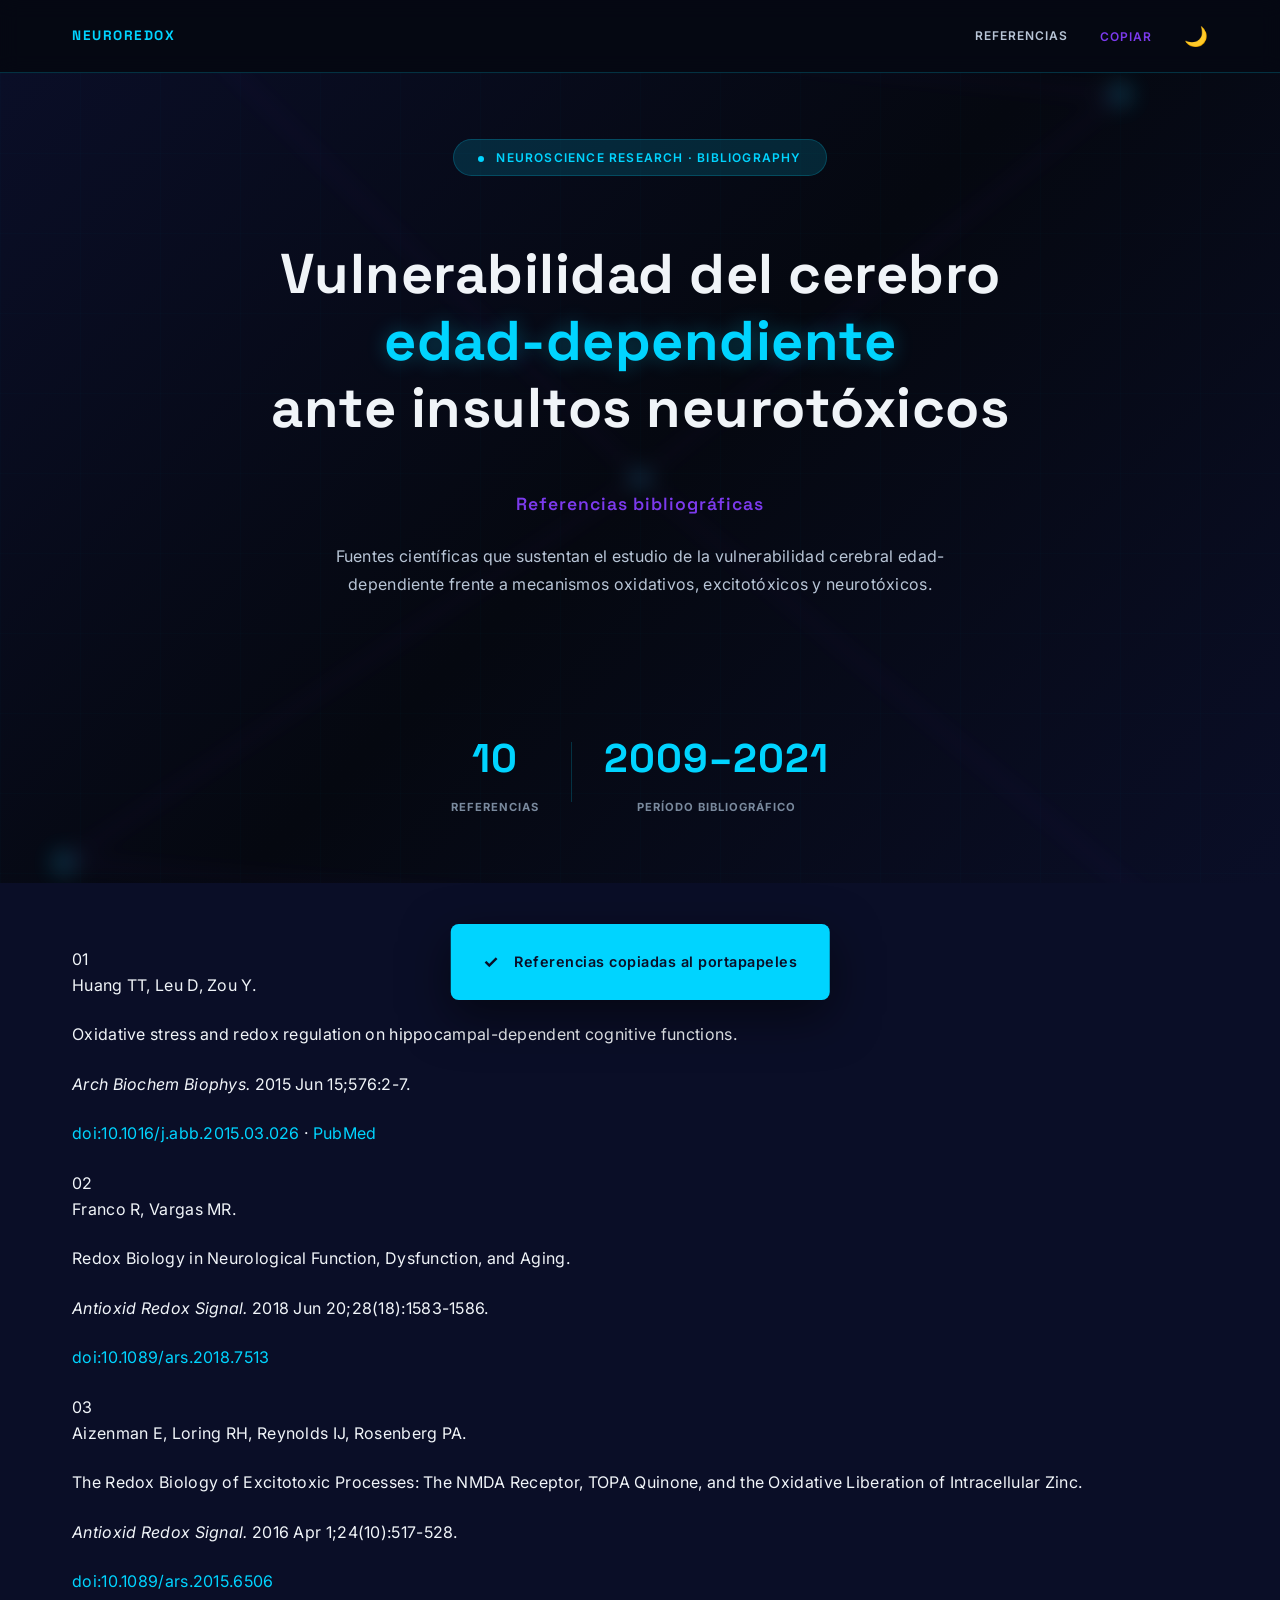
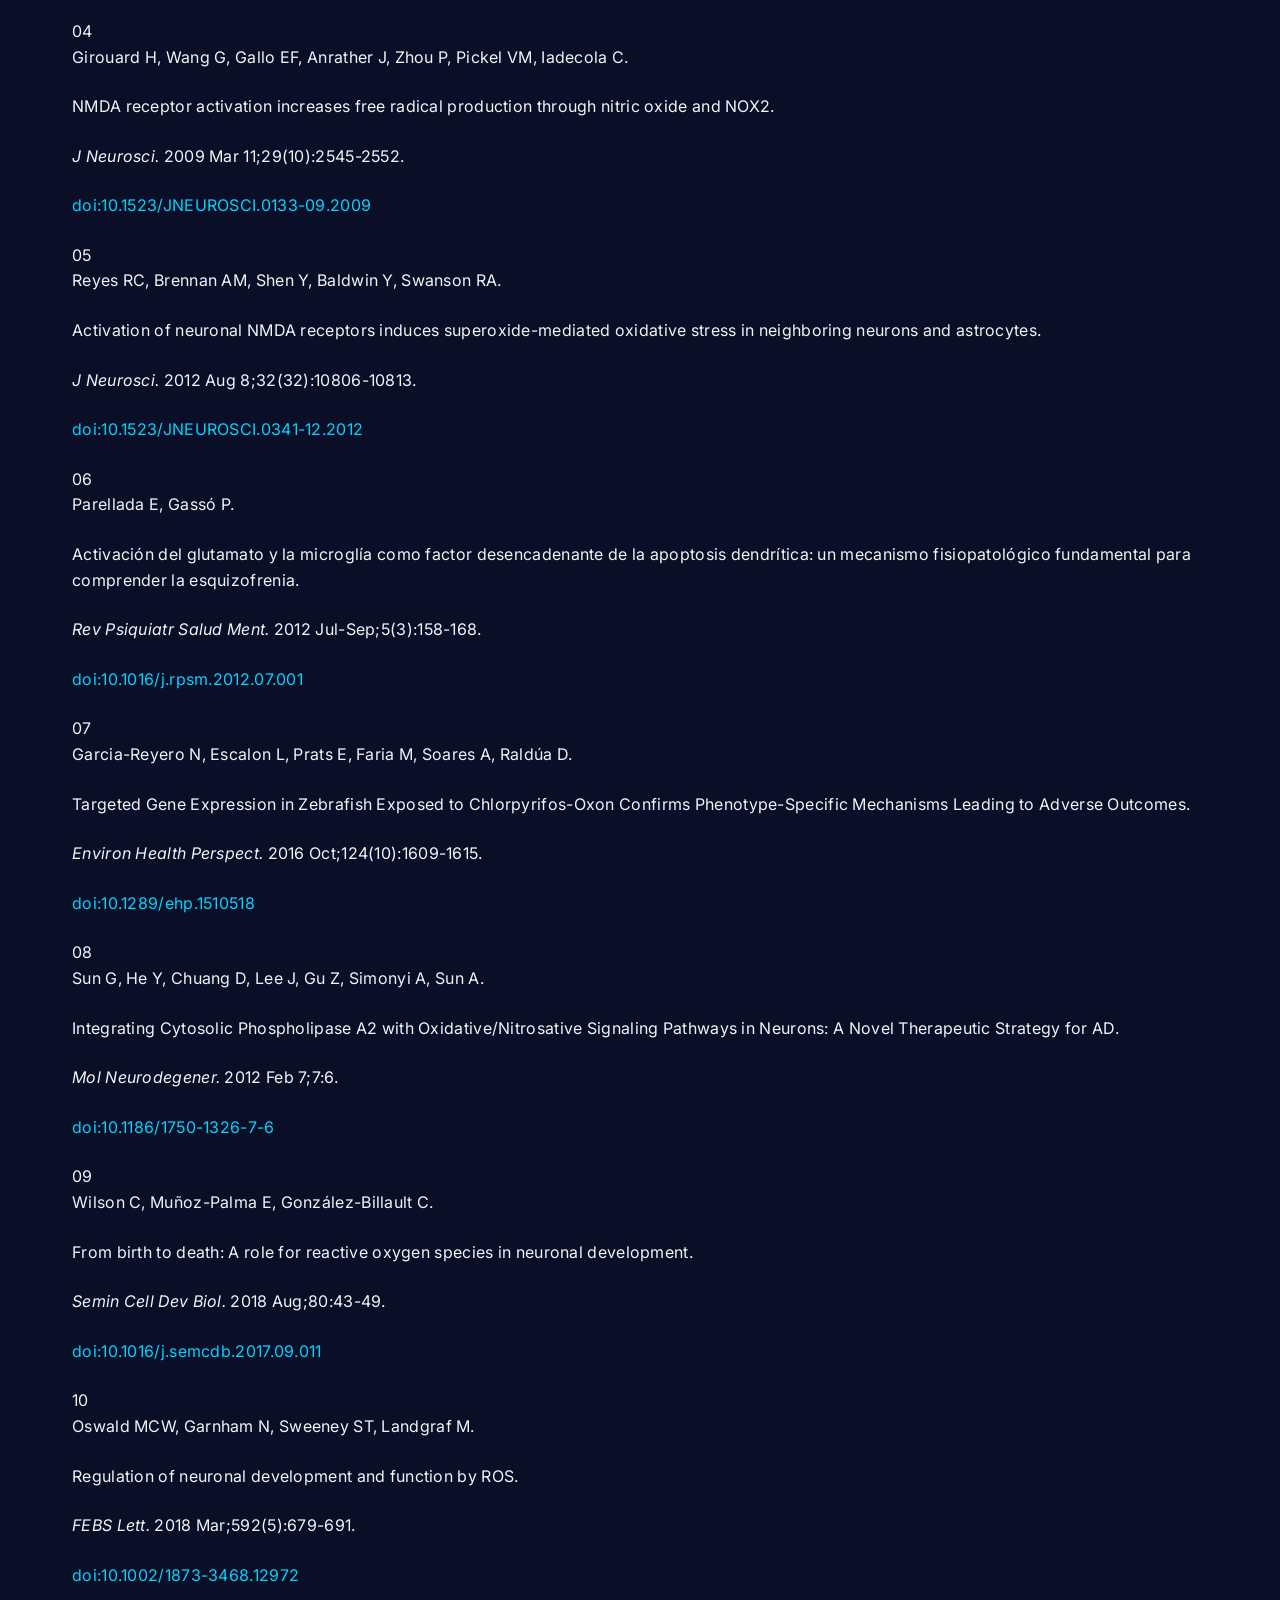
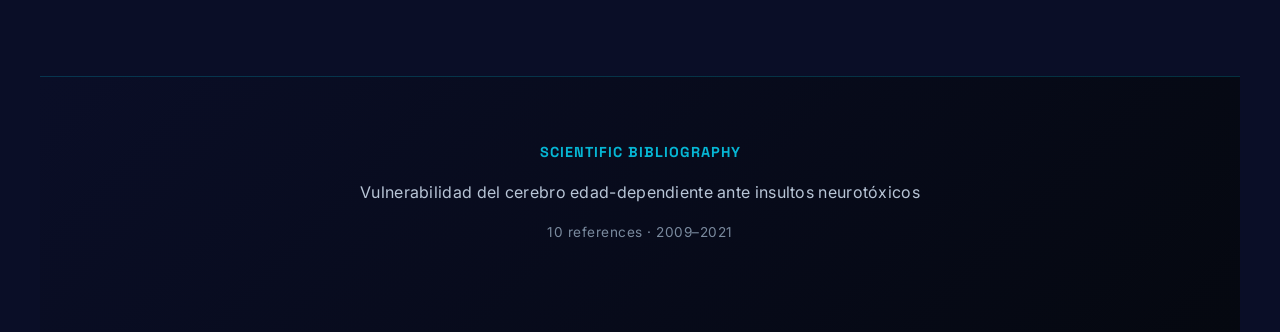
==== index.html @ 69e59ab7 "REDESIGN: Complete HTML with NEUROREDOX professional scientific layout" ====
<!DOCTYPE html>
<html lang="es">
<head>
  <meta charset="UTF-8">
  <meta name="viewport" content="width=device-width, initial-scale=1.0">
  <meta name="description" content="Referencias bibliográficas del proyecto Vulnerabilidad del cerebro edad-dependiente ante insultos neurotóxicos. Estudio de neurociencias enfocado en redox, excitotoxicidad y desarrollo cerebral.">
  <title>NEUROREDOX — Vulnerabilidad del cerebro edad-dependiente | Bibliografía</title>
  <link rel="preconnect" href="https://fonts.googleapis.com">
  <link rel="preconnect" href="https://fonts.gstatic.com" crossorigin>
  <link href="https://fonts.googleapis.com/css2?family=Inter:wght@300;400;500;600;700&family=Space+Grotesk:wght@500;600;700&display=swap" rel="stylesheet">
  <link rel="stylesheet" href="style.css">
</head>
<body>
  <!-- Navigation Bar -->
  <nav class="navbar" role="navigation" aria-label="Navegación principal">
    <div class="nav-container">
      <div class="nav-brand">
        <span class="nav-logo">NEUROREDOX</span>
      </div>
      <div class="nav-items">
        <a href="#references" class="nav-link">REFERENCIAS</a>
        <button id="copyNavButton" class="nav-link-button" aria-label="Copiar todas las referencias">COPIAR</button>
        <button id="themeNavButton" class="nav-theme" aria-label="Cambiar modo oscuro/claro">
          <span class="theme-icon">🌙</span>
        </button>
      </div>
    </div>
  </nav>

  <!-- Hero Section -->
  <header class="hero">
    <!-- Animated Background -->
    <div class="hero-bg" aria-hidden="true">
      <div class="neural-lattice"></div>
      <svg class="neural-animation" viewBox="0 0 400 400" preserveAspectRatio="xMidYMid slice">
        <defs>
          <filter id="blur">
            <feGaussianBlur in="SourceGraphic" stdDeviation="2" />
          </filter>
        </defs>
        <g class="neural-network" filter="url(#blur)">
          <circle cx="100" cy="100" r="3" class="neuron"/>
          <circle cx="300" cy="120" r="3" class="neuron"/>
          <circle cx="80" cy="280" r="3" class="neuron"/>
          <circle cx="320" cy="300" r="3" class="neuron"/>
          <circle cx="200" cy="200" r="2.5" class="neuron"/>
          <line x1="100" y1="100" x2="200" y2="200" class="synapse"/>
          <line x1="300" y1="120" x2="200" y2="200" class="synapse"/>
          <line x1="80" y1="280" x2="200" y2="200" class="synapse"/>
          <line x1="320" y1="300" x2="200" y2="200" class="synapse"/>
          <line x1="100" y1="100" x2="300" y2="120" class="synapse"/>
          <line x1="80" y1="280" x2="320" y2="300" class="synapse"/>
        </g>
      </svg>
    </div>

    <!-- Hero Content -->
    <div class="hero-content">
      <div class="hero-eyebrow">
        <span class="eyebrow-dot"></span>
        NEUROSCIENCE RESEARCH · BIBLIOGRAPHY
      </div>
      
      <h1 class="hero-title">
        Vulnerabilidad del cerebro<br>
        <span class="title-emphasis">edad-dependiente</span><br>
        ante insultos neurotóxicos
      </h1>
      
      <p class="hero-subtitle">Referencias bibliográficas</p>
      
      <p class="hero-description">
        Fuentes científicas que sustentan el estudio de la vulnerabilidad cerebral edad-dependiente frente a mecanismos oxidativos, excitotóxicos y neurotóxicos.
      </p>
    </div>

    <!-- Stats Section -->
    <div class="hero-stats">
      <div class="stat-item">
        <div class="stat-number">10</div>
        <div class="stat-label">REFERENCIAS</div>
      </div>
      <div class="stat-divider"></div>
      <div class="stat-item">
        <div class="stat-number">2009–2021</div>
        <div class="stat-label">PERÍODO BIBLIOGRÁFICO</div>
      </div>
    </div>
  </header>

  <!-- Main Content -->
  <main class="main-content">
    <!-- References Section -->
    <section id="references" class="references-section" aria-label="Lista de referencias científicas">
      <!-- Timeline will be inserted here via JavaScript -->
      <div class="references-timeline">
        <div class="timeline-line"></div>
        <div id="references-list" class="references-list"></div>
      </div>
    </section>

    <!-- Footer -->
    <footer class="site-footer">
      <div class="footer-content">
        <p class="footer-title">Scientific bibliography</p>
        <p class="footer-subtitle">Vulnerabilidad del cerebro edad-dependiente ante insultos neurotóxicos</p>
        <p class="footer-meta">10 references · 2009–2021</p>
      </div>
    </footer>
  </main>

  <!-- Toast Notification -->
  <div id="toast" class="toast" role="status" aria-live="polite" aria-atomic="true">
    <span class="toast-icon">✓</span>
    Referencias copiadas al portapapeles
  </div>

  <!-- Scripts -->
  <script src="script.js"></script>
</body>
</html>
---- style.css ----
/* ============================================
   NEUROREDOX — Scientific Research
   Palette: Deep Navy + Electric Blue + Violet + Cyan
   ============================================ */

:root {
  /* Color Palette */
  --color-bg-dark: #0a0e27;
  --color-bg-darker: #050810;
  --color-surface: rgba(20, 28, 60, 0.6);
  --color-surface-solid: #14243c;
  --color-text-primary: #f0f4f8;
  --color-text-secondary: #b8c5d6;
  --color-text-muted: #7a8a9e;
  
  /* Accent Colors */
  --color-accent-electric: #00d4ff;
  --color-accent-electric-dim: rgba(0, 212, 255, 0.15);
  --color-accent-violet: #7c3aed;
  --color-accent-violet-dim: rgba(124, 58, 237, 0.15);
  --color-accent-cyan: #06b6d4;
  
  /* Borders & Lines */
  --color-border: rgba(0, 212, 255, 0.2);
  --color-line-subtle: rgba(124, 58, 237, 0.1);
  
  /* Shadows */
  --shadow-sm: 0 4px 12px rgba(0, 0, 0, 0.3);
  --shadow-md: 0 8px 24px rgba(0, 0, 0, 0.4);
  --shadow-lg: 0 16px 48px rgba(0, 0, 0, 0.5);
  
  /* Spacing & Typography */
  --spacing-xs: 0.5rem;
  --spacing-sm: 1rem;
  --spacing-md: 1.5rem;
  --spacing-lg: 2rem;
  --spacing-xl: 3rem;
  --spacing-2xl: 4rem;
}

/* Light Mode */
body.light {
  --color-bg-dark: #f8fafc;
  --color-bg-darker: #f0f4f8;
  --color-surface: rgba(226, 232, 240, 0.7);
  --color-surface-solid: #e2e8f0;
  --color-text-primary: #0f172a;
  --color-text-secondary: #334155;
  --color-text-muted: #64748b;
  
  --color-accent-electric: #0e7490;
  --color-accent-electric-dim: rgba(14, 116, 144, 0.1);
  --color-accent-violet: #6d28d9;
  --color-accent-violet-dim: rgba(109, 40, 217, 0.1);
  --color-accent-cyan: #0891b2;
  
  --color-border: rgba(14, 116, 144, 0.25);
  --color-line-subtle: rgba(109, 40, 217, 0.15);
  
  --shadow-sm: 0 4px 12px rgba(0, 0, 0, 0.08);
  --shadow-md: 0 8px 24px rgba(0, 0, 0, 0.12);
  --shadow-lg: 0 16px 48px rgba(0, 0, 0, 0.15);
}

/* ============================================
   RESET & BASE STYLES
   ============================================ */

* {
  margin: 0;
  padding: 0;
  box-sizing: border-box;
}

html {
  scroll-behavior: smooth;
}

body {
  background-color: var(--color-bg-dark);
  color: var(--color-text-primary);
  font-family: 'Inter', -apple-system, BlinkMacSystemFont, 'Segoe UI', sans-serif;
  font-size: 16px;
  line-height: 1.6;
  font-weight: 400;
  letter-spacing: 0.3px;
  transition: background-color 0.3s ease, color 0.3s ease;
}

/* ============================================
   TYPOGRAPHY
   ============================================ */

h1, h2, h3, h4, h5, h6 {
  font-family: 'Space Grotesk', -apple-system, BlinkMacSystemFont, 'Segoe UI', sans-serif;
  font-weight: 700;
  letter-spacing: 0.5px;
  line-height: 1.2;
}

h1 {
  font-size: clamp(2rem, 6vw, 3.5rem);
}

h2 {
  font-size: clamp(1.5rem, 4vw, 2.5rem);
}

h3 {
  font-size: clamp(1.1rem, 2.5vw, 1.5rem);
}

p {
  margin-bottom: var(--spacing-md);
}

a {
  color: var(--color-accent-electric);
  text-decoration: none;
  transition: color 0.2s ease, opacity 0.2s ease;
}

a:hover {
  color: var(--color-accent-cyan);
  opacity: 0.9;
}

button {
  cursor: pointer;
  font-family: inherit;
  font-weight: 500;
  letter-spacing: 0.3px;
  transition: all 0.2s ease;
}

/* ============================================
   NAVIGATION BAR
   ============================================ */

.navbar {
  position: sticky;
  top: 0;
  z-index: 1000;
  background: rgba(5, 8, 16, 0.85);
  backdrop-filter: blur(10px);
  border-bottom: 1px solid var(--color-border);
  padding: var(--spacing-md) 0;
}

body.light .navbar {
  background: rgba(248, 250, 252, 0.85);
}

.nav-container {
  max-width: 1200px;
  margin: 0 auto;
  padding: 0 var(--spacing-lg);
  display: flex;
  justify-content: space-between;
  align-items: center;
}

.nav-brand {
  font-family: 'Space Grotesk', sans-serif;
  font-weight: 700;
  font-size: 0.85rem;
  letter-spacing: 1.5px;
  color: var(--color-accent-electric);
}

.nav-items {
  display: flex;
  gap: var(--spacing-lg);
  align-items: center;
}

.nav-link {
  font-size: 0.75rem;
  font-weight: 600;
  letter-spacing: 1px;
  color: var(--color-text-secondary);
  transition: color 0.2s ease;
}

.nav-link:hover {
  color: var(--color-accent-electric);
}

.nav-link-button {
  font-size: 0.75rem;
  font-weight: 600;
  letter-spacing: 1px;
  color: var(--color-accent-violet);
  background: transparent;
  border: none;
  padding: 0;
}

.nav-link-button:hover {
  color: var(--color-accent-electric);
}

.nav-theme {
  background: transparent;
  border: none;
  font-size: 1.2rem;
  padding: 0;
  cursor: pointer;
}

.theme-icon {
  display: inline-block;
  transition: transform 0.3s ease;
}

.nav-theme:hover .theme-icon {
  transform: rotate(15deg) scale(1.1);
}

@media (max-width: 768px) {
  .nav-container {
    padding: 0 var(--spacing-md);
    gap: var(--spacing-md);
  }

  .nav-items {
    gap: var(--spacing-md);
  }

  .nav-brand {
    font-size: 0.75rem;
  }

  .nav-link,
  .nav-link-button {
    font-size: 0.7rem;
  }
}

/* ============================================
   HERO SECTION
   ============================================ */

.hero {
  position: relative;
  overflow: hidden;
  padding: var(--spacing-2xl) var(--spacing-lg);
  min-height: 90vh;
  display: flex;
  flex-direction: column;
  justify-content: center;
  align-items: center;
  text-align: center;
  background: linear-gradient(
    135deg,
    var(--color-bg-dark) 0%,
    var(--color-bg-darker) 50%,
    var(--color-bg-dark) 100%
  );
}

.hero-bg {
  position: absolute;
  top: 0;
  left: 0;
  right: 0;
  bottom: 0;
  overflow: hidden;
  z-index: 0;
}

.neural-lattice {
  position: absolute;
  width: 100%;
  height: 100%;
  background-image:
    linear-gradient(rgba(0, 212, 255, 0.05) 1px, transparent 1px),
    linear-gradient(90deg, rgba(0, 212, 255, 0.05) 1px, transparent 1px);
  background-size: 80px 80px;
  opacity: 0.3;
  animation: drift 20s linear infinite;
}

.neural-animation {
  position: absolute;
  width: 150%;
  height: 150%;
  top: -25%;
  left: -25%;
  opacity: 0.15;
  animation: float 30s ease-in-out infinite;
}

.neural-network {
  mix-blend-mode: screen;
}

.neuron {
  fill: var(--color-accent-electric);
  animation: pulse-neuron 3s ease-in-out infinite;
}

.synapse {
  stroke: var(--color-accent-violet);
  stroke-linecap: round;
  opacity: 0.6;
  animation: pulse-synapse 4s ease-in-out infinite;
}

@keyframes drift {
  0% {
    transform: translate(0, 0);
  }
  100% {
    transform: translate(80px, 80px);
  }
}

@keyframes float {
  0%, 100% {
    transform: translate(0, 0) rotate(0deg);
  }
  50% {
    transform: translate(20px, -20px) rotate(5deg);
  }
}

@keyframes pulse-neuron {
  0%, 100% {
    opacity: 0.4;
    r: 3;
  }
  50% {
    opacity: 0.8;
    r: 4.5;
  }
}

@keyframes pulse-synapse {
  0%, 100% {
    opacity: 0.3;
    stroke-width: 1;
  }
  50% {
    opacity: 0.7;
    stroke-width: 1.5;
  }
}

.hero-content {
  position: relative;
  z-index: 1;
  max-width: 900px;
  margin: 0 auto;
}

.hero-eyebrow {
  display: inline-block;
  font-size: 0.75rem;
  font-weight: 600;
  letter-spacing: 1.2px;
  text-transform: uppercase;
  color: var(--color-accent-electric);
  margin-bottom: var(--spacing-lg);
  padding: var(--spacing-xs) var(--spacing-md);
  border: 1px solid var(--color-border);
  border-radius: 2rem;
  background: var(--color-accent-electric-dim);
  animation: fadeInDown 0.8s ease-out;
}

.eyebrow-dot {
  display: inline-block;
  width: 6px;
  height: 6px;
  background-color: var(--color-accent-electric);
  border-radius: 50%;
  margin-right: var(--spacing-xs);
  animation: pulse 2s ease-in-out infinite;
}

@keyframes pulse {
  0%, 100% {
    opacity: 1;
  }
  50% {
    opacity: 0.4;
  }
}

.hero-title {
  margin: var(--spacing-lg) 0 var(--spacing-xl) 0;
  color: var(--color-text-primary);
  animation: fadeInUp 0.8s ease-out 0.1s both;
}

.title-emphasis {
  color: var(--color-accent-electric);
  text-shadow: 0 0 20px rgba(0, 212, 255, 0.3);
}

.hero-subtitle {
  font-family: 'Space Grotesk', sans-serif;
  font-size: 1.1rem;
  font-weight: 600;
  letter-spacing: 1px;
  color: var(--color-accent-violet);
  margin-bottom: var(--spacing-sm);
  animation: fadeInUp 0.8s ease-out 0.2s both;
}

.hero-description {
  font-size: 1rem;
  color: var(--color-text-secondary);
  line-height: 1.8;
  max-width: 700px;
  margin: var(--spacing-md) auto var(--spacing-2xl) auto;
  animation: fadeInUp 0.8s ease-out 0.3s both;
}

.hero-stats {
  display: flex;
  gap: var(--spacing-lg);
  justify-content: center;
  align-items: center;
  margin-top: var(--spacing-2xl);
  animation: fadeInUp 0.8s ease-out 0.4s both;
}

.stat-item {
  display: flex;
  flex-direction: column;
  gap: var(--spacing-xs);
}

.stat-number {
  font-family: 'Space Grotesk', sans-serif;
  font-size: clamp(1.8rem, 4vw, 2.5rem);
  font-weight: 700;
  color: var(--color-accent-electric);
  letter-spacing: 1px;
}

.stat-label {
  font-size: 0.7rem;
  font-weight: 700;
  letter-spacing: 1px;
  text-transform: uppercase;
  color: var(--color-text-muted);
}

.stat-divider {
  width: 1px;
  height: 60px;
  background: var(--color-border);
}

@keyframes fadeInDown {
  from {
    opacity: 0;
    transform: translateY(-20px);
  }
  to {
    opacity: 1;
    transform: translateY(0);
  }
}

@keyframes fadeInUp {
  from {
    opacity: 0;
    transform: translateY(20px);
  }
  to {
    opacity: 1;
    transform: translateY(0);
  }
}

@media (max-width: 768px) {
  .hero {
    min-height: 100vh;
    padding: var(--spacing-xl) var(--spacing-md);
  }

  .hero-stats {
    flex-direction: column;
    gap: var(--spacing-md);
  }

  .stat-divider {
    width: 60px;
    height: 1px;
  }

  .neural-lattice {
    background-size: 40px 40px;
  }
}

/* ============================================
   MAIN CONTENT
   ============================================ */

.main-content {
  max-width: 1200px;
  margin: 0 auto;
  padding: 0;
}

/* ============================================
   REFERENCES SECTION
   ============================================ */

.references-section {
  position: relative;
  padding: var(--spacing-2xl) var(--spacing-lg);
}

.references-timeline {
  position: relative;
  max-width: 900px;
  margin: 0 auto;
}

.timeline-line {
  position: absolute;
  left: 50%;
  transform: translateX(-50%);
  width: 2px;
  height: 100%;
  background: linear-gradient(
    to bottom,
    var(--color-border),
    transparent
  );
}

.references-list {
  display: grid;
  grid-template-columns: 1fr;
  gap: var(--spacing-2xl);
  position: relative;
  z-index: 1;
}

.reference-card {
  position: relative;
  padding: var(--spacing-lg);
  background: var(--color-surface);
  border: 1px solid var(--color-border);
  border-radius: 12px;
  backdrop-filter: blur(8px);
  box-shadow: var(--shadow-sm);
  transition: all 0.3s ease;
  animation: slideInUp 0.6s ease-out both;
  overflow: hidden;
}

.reference-card:hover {
  background: rgba(20, 28, 60, 0.8);
  border-color: var(--color-accent-electric);
  box-shadow: var(--shadow-md),
              0 0 20px rgba(0, 212, 255, 0.1);
  transform: translateY(-4px);
}

.reference-card::before {
  content: '';
  position: absolute;
  top: 0;
  left: 0;
  height: 2px;
  width: 0;
  background: linear-gradient(
    90deg,
    var(--color-accent-violet),
    var(--color-accent-electric),
    transparent
  );
  transition: width 0.3s ease;
}

.reference-card:hover::before {
  width: 100%;
}

.reference-header {
  display: flex;
  gap: var(--spacing-lg);
  align-items: flex-start;
  margin-bottom: var(--spacing-md);
}

.reference-number {
  font-family: 'Space Grotesk', sans-serif;
  font-size: 2rem;
  font-weight: 700;
  color: var(--color-accent-electric);
  min-width: 60px;
  opacity: 0.7;
  transition: opacity 0.2s ease;
}

.reference-card:hover .reference-number {
  opacity: 1;
  text-shadow: 0 0 10px rgba(0, 212, 255, 0.4);
}

.reference-authors {
  font-weight: 600;
  color: var(--color-text-primary);
  margin-bottom: var(--spacing-sm);
  font-size: 0.95rem;
  line-height: 1.5;
}

.reference-title {
  font-weight: 500;
  color: var(--color-text-secondary);
  margin-bottom: var(--spacing-sm);
  font-size: 0.95rem;
  line-height: 1.6;
  font-style: italic;
}

.reference-journal {
  display: flex;
  flex-wrap: wrap;
  gap: var(--spacing-sm);
  margin-bottom: var(--spacing-md);
  font-size: 0.9rem;
  color: var(--color-text-muted);
}

.journal-name {
  font-weight: 600;
  color: var(--color-accent-cyan);
}

.journal-year {
  padding: 0 var(--spacing-xs);
  border-left: 1px solid var(--color-line-subtle);
}

.reference-identifiers {
  display: flex;
  flex-wrap: wrap;
  gap: var(--spacing-sm);
  margin-top: var(--spacing-md);
  padding-top: var(--spacing-md);
  border-top: 1px solid var(--color-line-subtle);
}

.identifier-button {
  display: inline-flex;
  align-items: center;
  gap: var(--spacing-xs);
  padding: 0.5rem var(--spacing-md);
  font-size: 0.75rem;
  font-weight: 600;
  letter-spacing: 0.5px;
  background: var(--color-accent-electric-dim);
  color: var(--color-accent-electric);
  border: 1px solid var(--color-border);
  border-radius: 6px;
  transition: all 0.2s ease;
  white-space: nowrap;
}

.identifier-button:hover {
  background: var(--color-accent-electric);
  color: var(--color-bg-dark);
  box-shadow: 0 0 15px rgba(0, 212, 255, 0.3);
  transform: translateY(-2px);
}

.identifier-button.doi {
  background: var(--color-accent-violet-dim);
  color: var(--color-accent-violet);
  border-color: var(--color-accent-violet);
}

.identifier-button.doi:hover {
  background: var(--color-accent-violet);
  color: var(--color-bg-dark);
  box-shadow: 0 0 15px rgba(124, 58, 237, 0.3);
}

.identifier-button.pmid {
  background: var(--color-accent-cyan);
  color: var(--color-bg-dark);
  border-color: var(--color-accent-cyan);
}

.identifier-button.pmid:hover {
  box-shadow: 0 0 15px rgba(6, 182, 212, 0.4);
}

.identifier-button.pmcid {
  background: var(--color-accent-electric-dim);
  color: var(--color-accent-electric);
  border-color: var(--color-border);
}

@keyframes slideInUp {
  from {
    opacity: 0;
    transform: translateY(20px);
  }
  to {
    opacity: 1;
    transform: translateY(0);
  }
}

@media (max-width: 1024px) {
  .timeline-line {
    display: none;
  }

  .references-section {
    padding: var(--spacing-xl) var(--spacing-md);
  }

  .references-list {
    gap: var(--spacing-xl);
  }
}

@media (max-width: 768px) {
  .reference-card {
    padding: var(--spacing-md);
  }

  .reference-header {
    flex-direction: column;
    gap: var(--spacing-md);
  }

  .reference-number {
    font-size: 1.5rem;
    min-width: auto;
  }

  .reference-identifiers {
    gap: var(--spacing-xs);
  }

  .identifier-button {
    padding: 0.4rem var(--spacing-sm);
    font-size: 0.7rem;
  }

  .references-section {
    padding: var(--spacing-lg) var(--spacing-md);
  }

  .references-list {
    gap: var(--spacing-lg);
  }
}

/* ============================================
   FOOTER
   ============================================ */

.site-footer {
  border-top: 1px solid var(--color-border);
  padding: var(--spacing-2xl) var(--spacing-lg);
  background: linear-gradient(
    135deg,
    var(--color-bg-dark) 0%,
    var(--color-bg-darker) 100%
  );
}

.footer-content {
  max-width: 900px;
  margin: 0 auto;
  text-align: center;
}

.footer-title {
  font-family: 'Space Grotesk', sans-serif;
  font-size: 0.9rem;
  font-weight: 700;
  letter-spacing: 1px;
  color: var(--color-accent-cyan);
  margin-bottom: var(--spacing-sm);
  text-transform: uppercase;
}

.footer-subtitle {
  font-size: 1rem;
  color: var(--color-text-secondary);
  margin-bottom: var(--spacing-sm);
}

.footer-meta {
  font-size: 0.85rem;
  color: var(--color-text-muted);
  letter-spacing: 0.5px;
}

@media (max-width: 768px) {
  .site-footer {
    padding: var(--spacing-xl) var(--spacing-md);
  }

  .footer-title {
    font-size: 0.8rem;
  }

  .footer-subtitle {
    font-size: 0.9rem;
  }

  .footer-meta {
    font-size: 0.75rem;
  }
}

/* ============================================
   TOAST NOTIFICATION
   ============================================ */

.toast {
  position: fixed;
  bottom: -100px;
  left: 50%;
  transform: translateX(-50%);
  padding: var(--spacing-md) var(--spacing-lg);
  background: var(--color-accent-electric);
  color: var(--color-bg-dark);
  border-radius: 8px;
  font-weight: 600;
  font-size: 0.9rem;
  letter-spacing: 0.5px;
  z-index: 2000;
  box-shadow: var(--shadow-lg);
  transition: bottom 0.3s cubic-bezier(0.34, 1.56, 0.64, 1);
  display: flex;
  align-items: center;
  gap: var(--spacing-sm);
}

.toast.show {
  bottom: var(--spacing-lg);
}

.toast-icon {
  font-weight: 700;
  font-size: 1.1rem;
}

@media (max-width: 768px) {
  .toast {
    left: var(--spacing-md);
    right: var(--spacing-md);
    transform: none;
  }

  .toast.show {
    bottom: var(--spacing-md);
  }

  .toast.show {
    left: auto;
    right: auto;
    transform: translateX(-50%);
  }
}

/* ============================================
   UTILITY CLASSES
   ============================================ */

.visually-hidden {
  position: absolute;
  width: 1px;
  height: 1px;
  padding: 0;
  margin: -1px;
  overflow: hidden;
  clip: rect(0, 0, 0, 0);
  white-space: nowrap;
  border-width: 0;
}

/* ============================================
   SCROLLBAR STYLING
   ============================================ */

::-webkit-scrollbar {
  width: 8px;
}

::-webkit-scrollbar-track {
  background: var(--color-bg-darker);
}

::-webkit-scrollbar-thumb {
  background: var(--color-accent-violet);
  border-radius: 4px;
}

::-webkit-scrollbar-thumb:hover {
  background: var(--color-accent-electric);
}

/* ============================================
   DARK MODE ADJUSTMENTS
   ============================================ */

@media (prefers-reduced-motion: reduce) {
  *,
  *::before,
  *::after {
    animation-duration: 0.01ms !important;
    animation-iteration-count: 1 !important;
    transition-duration: 0.01ms !important;
    scroll-behavior: auto !important;
  }
}
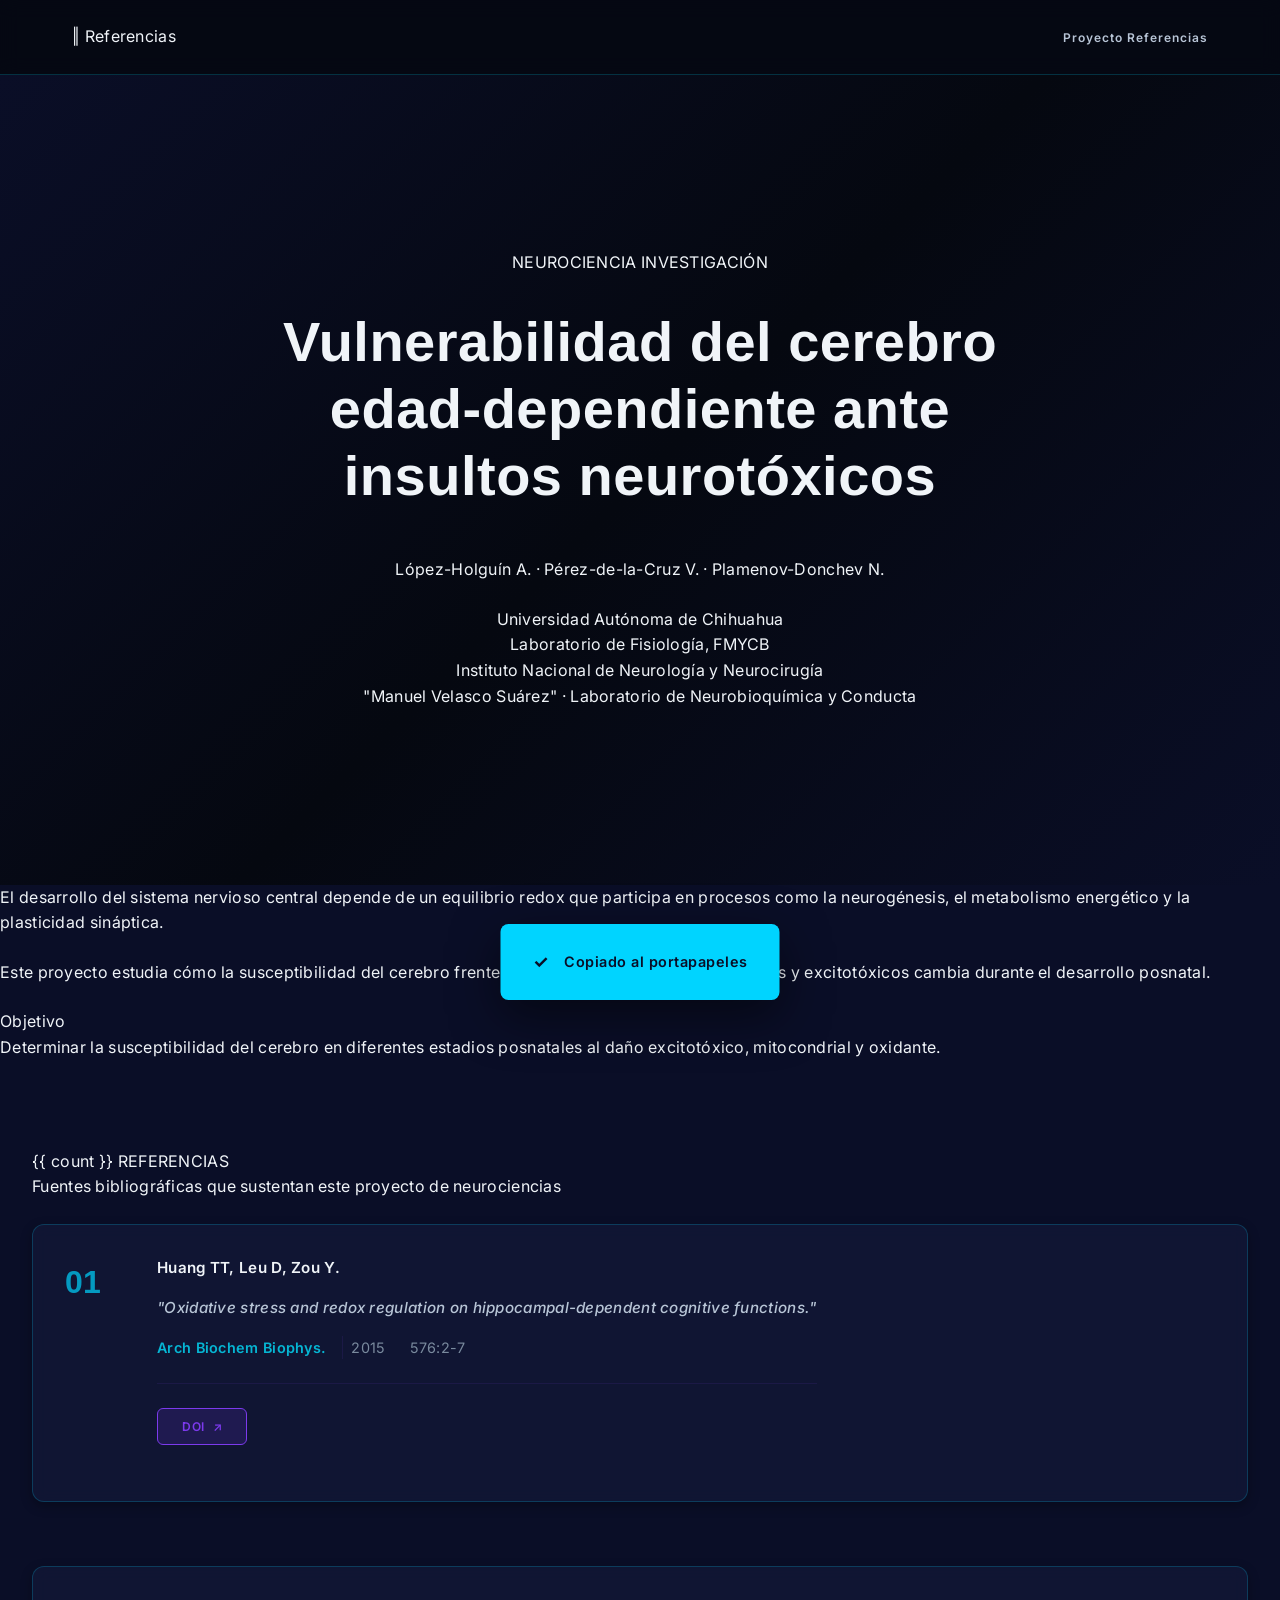
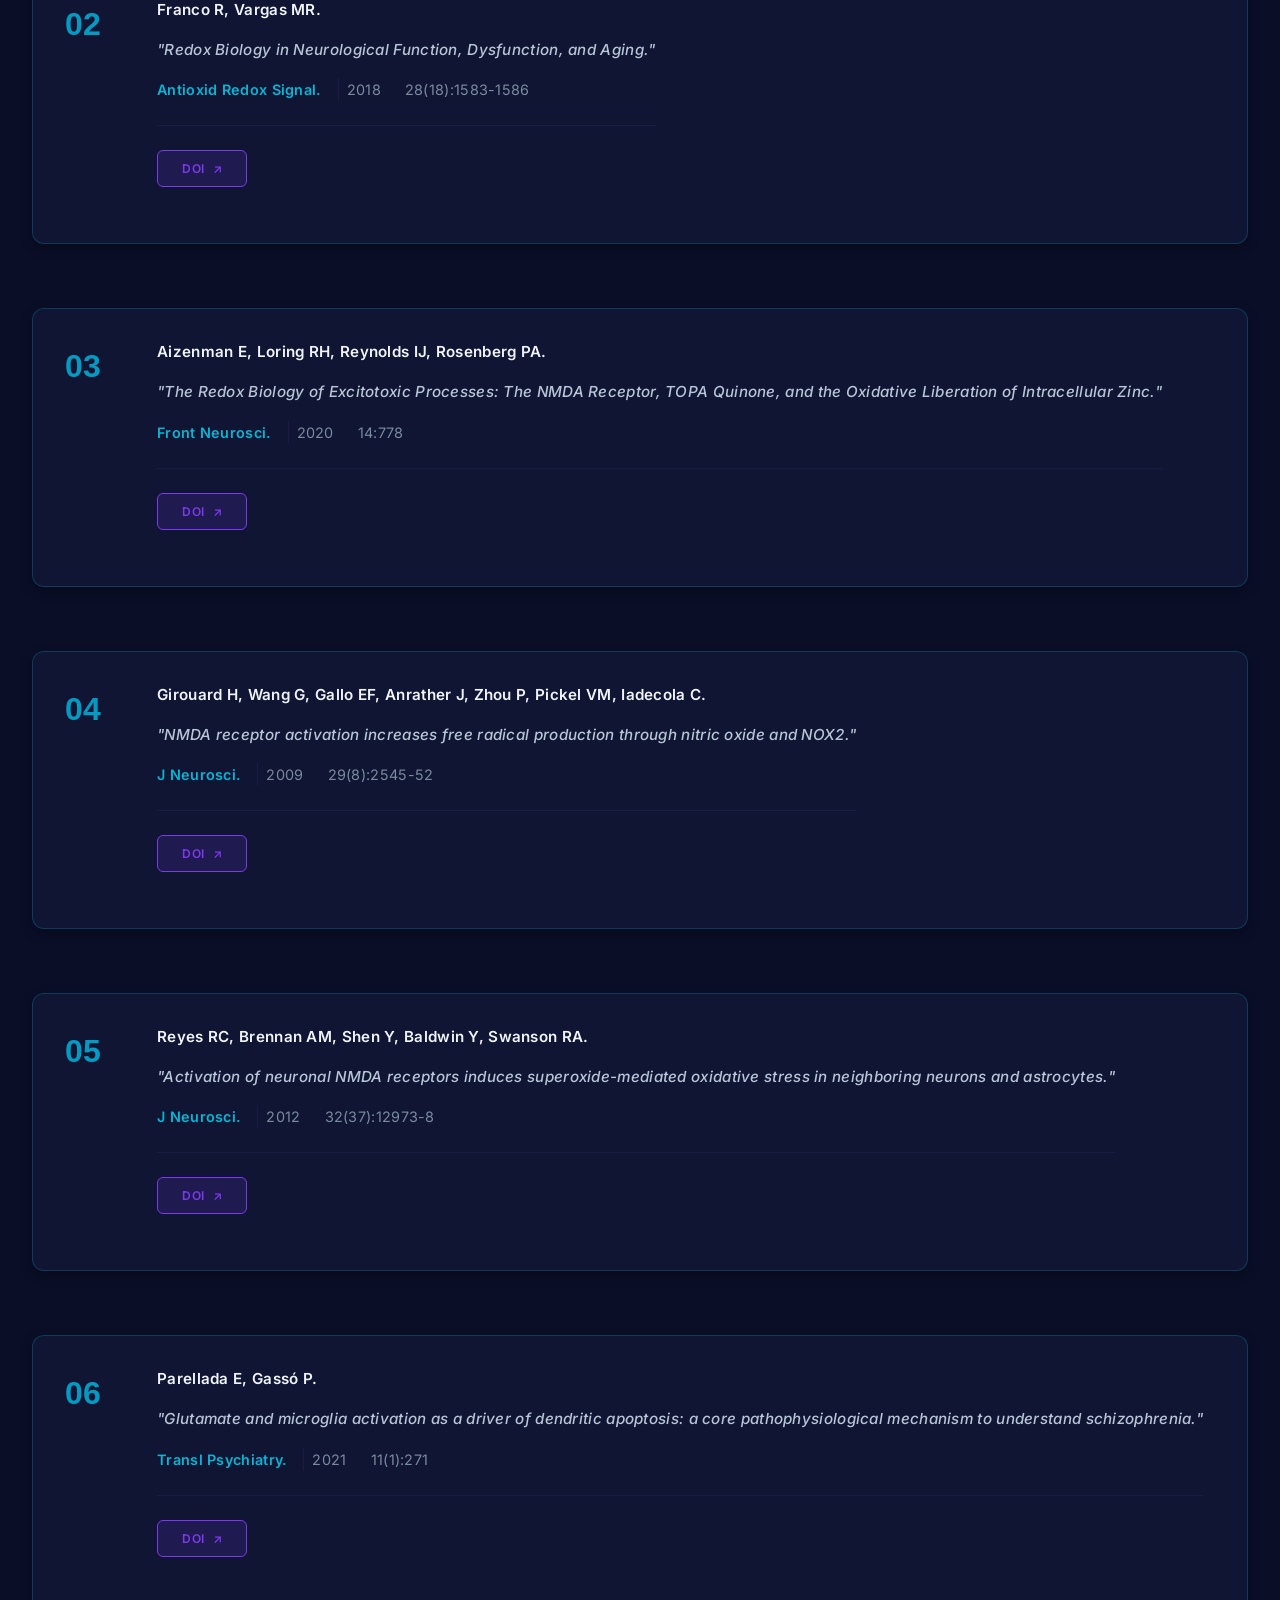
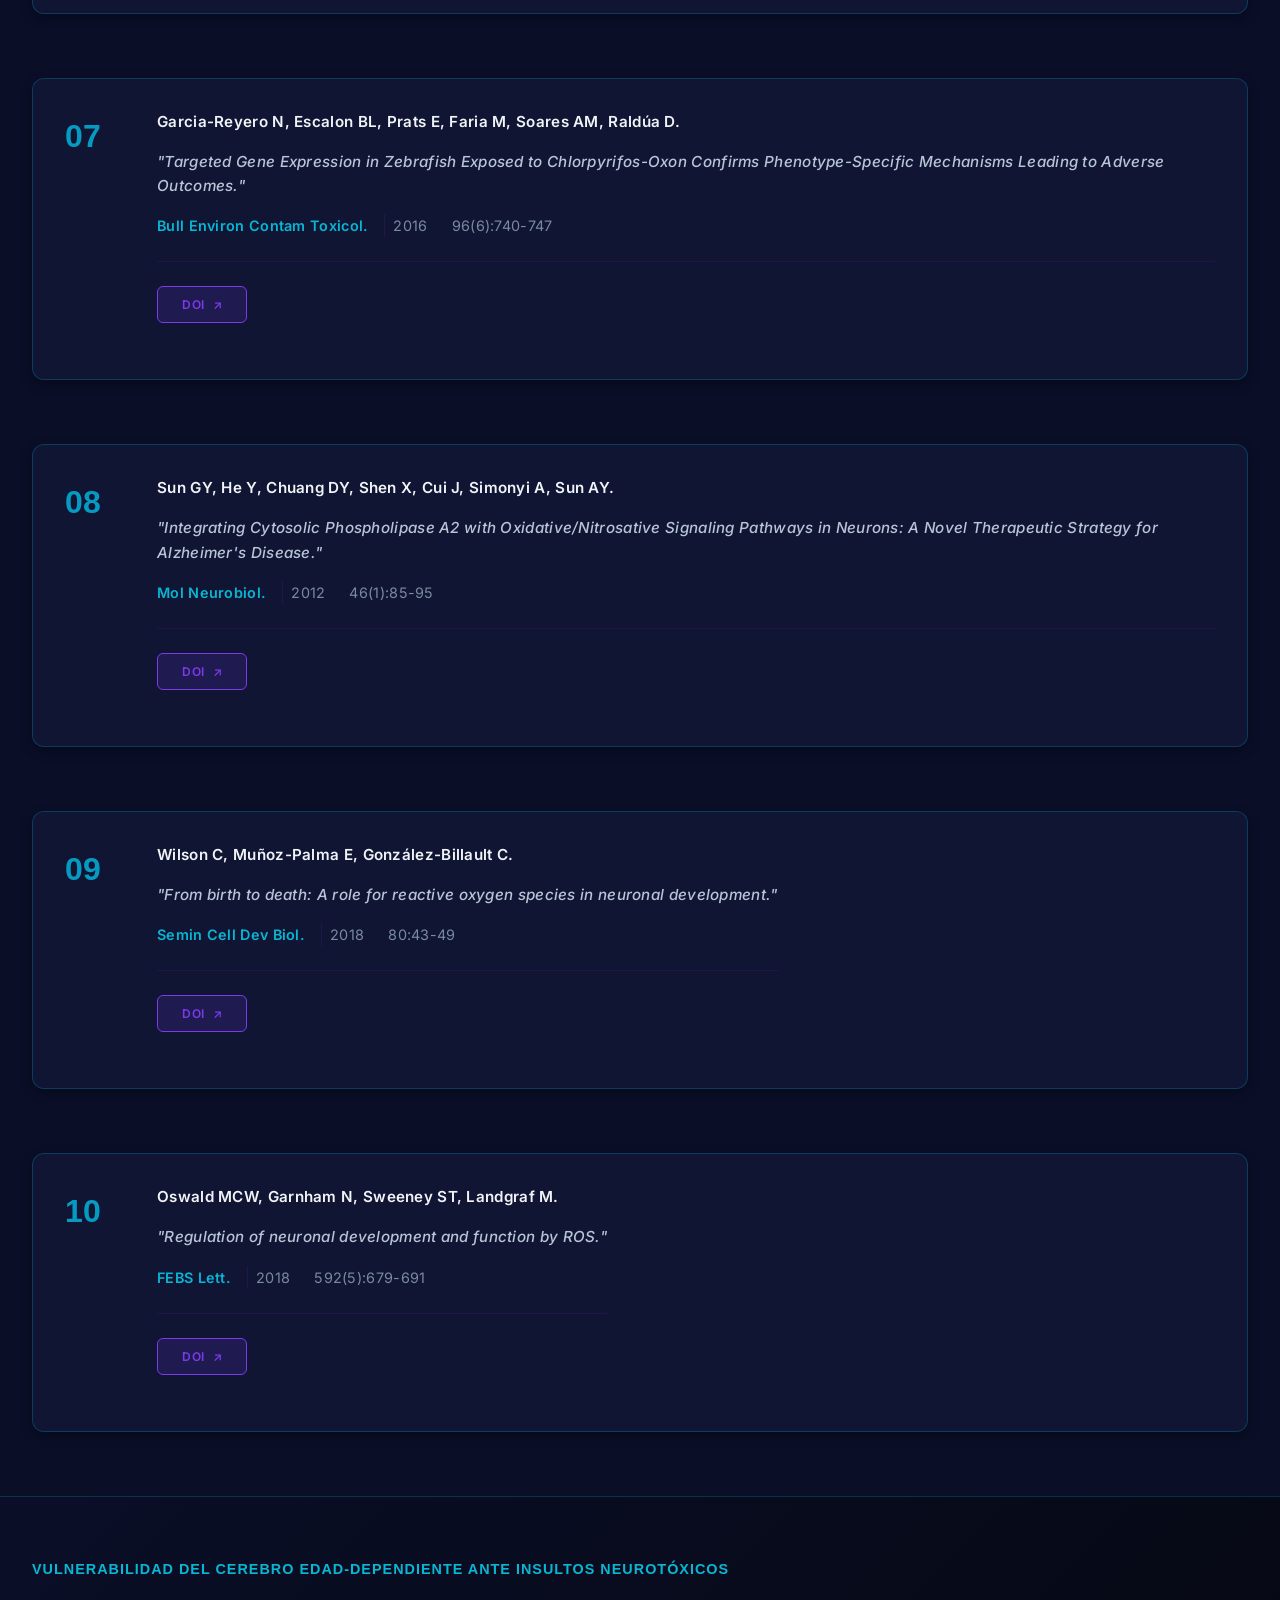
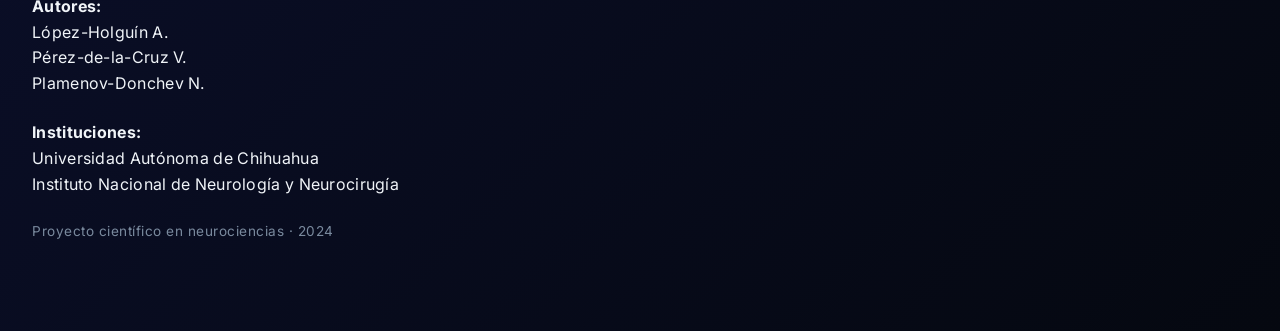
==== commit c415386c: "Redesign: Elegant scientific reference library with sophisticated editorial aesthetic" ====
--- a/index.html
+++ b/index.html
@@ -3,119 +3,156 @@
 <head>
   <meta charset="UTF-8">
   <meta name="viewport" content="width=device-width, initial-scale=1.0">
-  <meta name="description" content="Referencias bibliográficas del proyecto Vulnerabilidad del cerebro edad-dependiente ante insultos neurotóxicos. Estudio de neurociencias enfocado en redox, excitotoxicidad y desarrollo cerebral.">
-  <title>NEUROREDOX — Vulnerabilidad del cerebro edad-dependiente | Bibliografía</title>
+  <meta name="description" content="Referencias bibliográficas del proyecto Vulnerabilidad del cerebro edad-dependiente ante insultos neurotóxicos. Biblioteca científica de neurociencias.">
+  <title>Referencias Científicas — Vulnerabilidad del cerebro edad-dependiente ante insultos neurotóxicos</title>
+  
+  <!-- Fonts: Editorial serif + clean sans-serif -->
   <link rel="preconnect" href="https://fonts.googleapis.com">
   <link rel="preconnect" href="https://fonts.gstatic.com" crossorigin>
-  <link href="https://fonts.googleapis.com/css2?family=Inter:wght@300;400;500;600;700&family=Space+Grotesk:wght@500;600;700&display=swap" rel="stylesheet">
+  <link href="https://fonts.googleapis.com/css2?family=Playfair+Display:wght@400;600;700&family=Inter:wght@300;400;500;600&display=swap" rel="stylesheet">
+  
   <link rel="stylesheet" href="style.css">
 </head>
 <body>
-  <!-- Navigation Bar -->
+  <!-- Subtle Background Pattern -->
+  <div class="bg-pattern" aria-hidden="true"></div>
+
+  <!-- Navigation -->
   <nav class="navbar" role="navigation" aria-label="Navegación principal">
     <div class="nav-container">
-      <div class="nav-brand">
-        <span class="nav-logo">NEUROREDOX</span>
+      <div class="nav-logo">
+        <span class="logo-accent">‖</span> Referencias
       </div>
-      <div class="nav-items">
-        <a href="#references" class="nav-link">REFERENCIAS</a>
-        <button id="copyNavButton" class="nav-link-button" aria-label="Copiar todas las referencias">COPIAR</button>
-        <button id="themeNavButton" class="nav-theme" aria-label="Cambiar modo oscuro/claro">
-          <span class="theme-icon">🌙</span>
-        </button>
+      <div class="nav-links">
+        <a href="#about" class="nav-link">Proyecto</a>
+        <a href="#references" class="nav-link">Referencias</a>
       </div>
     </div>
   </nav>
 
-  <!-- Hero Section -->
-  <header class="hero">
-    <!-- Animated Background -->
-    <div class="hero-bg" aria-hidden="true">
-      <div class="neural-lattice"></div>
-      <svg class="neural-animation" viewBox="0 0 400 400" preserveAspectRatio="xMidYMid slice">
-        <defs>
-          <filter id="blur">
-            <feGaussianBlur in="SourceGraphic" stdDeviation="2" />
-          </filter>
-        </defs>
-        <g class="neural-network" filter="url(#blur)">
-          <circle cx="100" cy="100" r="3" class="neuron"/>
-          <circle cx="300" cy="120" r="3" class="neuron"/>
-          <circle cx="80" cy="280" r="3" class="neuron"/>
-          <circle cx="320" cy="300" r="3" class="neuron"/>
-          <circle cx="200" cy="200" r="2.5" class="neuron"/>
-          <line x1="100" y1="100" x2="200" y2="200" class="synapse"/>
-          <line x1="300" y1="120" x2="200" y2="200" class="synapse"/>
-          <line x1="80" y1="280" x2="200" y2="200" class="synapse"/>
-          <line x1="320" y1="300" x2="200" y2="200" class="synapse"/>
-          <line x1="100" y1="100" x2="300" y2="120" class="synapse"/>
-          <line x1="80" y1="280" x2="320" y2="300" class="synapse"/>
-        </g>
-      </svg>
-    </div>
+  <!-- Main Content -->
+  <main class="site-main">
+    
+    <!-- Hero / Header Section -->
+    <header class="hero">
+      <div class="hero-container">
+        <!-- Field Label -->
+        <div class="hero-label">
+          NEUROCIENCIA INVESTIGACIÓN
+        </div>
+        
+        <!-- Main Title -->
+        <h1 class="hero-title">
+          Vulnerabilidad del cerebro<br>
+          edad-dependiente ante<br>
+          insultos neurotóxicos
+        </h1>
+        
+        <!-- Authors -->
+        <div class="hero-meta">
+          <p class="authors">
+            López-Holguín A. · Pérez-de-la-Cruz V. · Plamenov-Donchev N.
+          </p>
+        </div>
+        
+        <!-- Institutions -->
+        <div class="hero-institutions">
+          <div class="institution">
+            Universidad Autónoma de Chihuahua<br>
+            Laboratorio de Fisiología, FMYCB
+          </div>
+          <div class="institution">
+            Instituto Nacional de Neurología y Neurocirugía<br>
+            "Manuel Velasco Suárez" · Laboratorio de Neurobioquímica y Conducta
+          </div>
+        </div>
+        
+        <!-- Decorative Line -->
+        <div class="hero-divider"></div>
+      </div>
+    </header>
 
-    <!-- Hero Content -->
-    <div class="hero-content">
-      <div class="hero-eyebrow">
-        <span class="eyebrow-dot"></span>
-        NEUROSCIENCE RESEARCH · BIBLIOGRAPHY
+    <!-- About Section -->
+    <section id="about" class="about-section">
+      <div class="section-container">
+        <div class="about-content">
+          <p class="about-text">
+            El desarrollo del sistema nervioso central depende de un equilibrio redox que participa en procesos como la neurogénesis, el metabolismo energético y la plasticidad sináptica.
+          </p>
+          
+          <p class="about-text">
+            Este proyecto estudia cómo la susceptibilidad del cerebro frente a insultos oxidativos, mitocondriales y excitotóxicos cambia durante el desarrollo posnatal.
+          </p>
+          
+          <div class="about-objective">
+            <div class="objective-label">Objetivo</div>
+            <p class="objective-text">
+              Determinar la susceptibilidad del cerebro en diferentes estadios posnatales al daño excitotóxico, mitocondrial y oxidante.
+            </p>
+          </div>
+        </div>
       </div>
-      
-      <h1 class="hero-title">
-        Vulnerabilidad del cerebro<br>
-        <span class="title-emphasis">edad-dependiente</span><br>
-        ante insultos neurotóxicos
-      </h1>
-      
-      <p class="hero-subtitle">Referencias bibliográficas</p>
-      
-      <p class="hero-description">
-        Fuentes científicas que sustentan el estudio de la vulnerabilidad cerebral edad-dependiente frente a mecanismos oxidativos, excitotóxicos y neurotóxicos.
-      </p>
-    </div>
+    </section>
 
-    <!-- Stats Section -->
-    <div class="hero-stats">
-      <div class="stat-item">
-        <div class="stat-number">10</div>
-        <div class="stat-label">REFERENCIAS</div>
-      </div>
-      <div class="stat-divider"></div>
-      <div class="stat-item">
-        <div class="stat-number">2009–2021</div>
-        <div class="stat-label">PERÍODO BIBLIOGRÁFICO</div>
-      </div>
-    </div>
-  </header>
+    <!-- References Section -->
+    <section id="references" class="references-section" aria-label="Biblioteca de referencias científicas">
+      <div class="section-container">
+        
+        <!-- Section Header -->
+        <div class="references-header">
+          <div class="ref-count">
+            <span class="ref-number">{{ count }}</span>
+            <span class="ref-label">REFERENCIAS</span>
+          </div>
+          <p class="ref-description">Fuentes bibliográficas que sustentan este proyecto de neurociencias</p>
+        </div>
 
-  <!-- Main Content -->
-  <main class="main-content">
-    <!-- References Section -->
-    <section id="references" class="references-section" aria-label="Lista de referencias científicas">
-      <!-- Timeline will be inserted here via JavaScript -->
-      <div class="references-timeline">
-        <div class="timeline-line"></div>
-        <div id="references-list" class="references-list"></div>
+        <!-- References List -->
+        <div id="references-list" class="references-list" role="region" aria-label="Lista de referencias">
+          <!-- Populated by JavaScript -->
+        </div>
+
       </div>
     </section>
 
     <!-- Footer -->
     <footer class="site-footer">
-      <div class="footer-content">
-        <p class="footer-title">Scientific bibliography</p>
-        <p class="footer-subtitle">Vulnerabilidad del cerebro edad-dependiente ante insultos neurotóxicos</p>
-        <p class="footer-meta">10 references · 2009–2021</p>
+      <div class="footer-container">
+        <div class="footer-section">
+          <h2 class="footer-title">Vulnerabilidad del cerebro edad-dependiente ante insultos neurotóxicos</h2>
+        </div>
+        
+        <div class="footer-section">
+          <p class="footer-authors">
+            <strong>Autores:</strong><br>
+            López-Holguín A.<br>
+            Pérez-de-la-Cruz V.<br>
+            Plamenov-Donchev N.
+          </p>
+        </div>
+        
+        <div class="footer-section">
+          <p class="footer-affiliations">
+            <strong>Instituciones:</strong><br>
+            Universidad Autónoma de Chihuahua<br>
+            Instituto Nacional de Neurología y Neurocirugía
+          </p>
+        </div>
+      </div>
+      
+      <div class="footer-bottom">
+        <p class="footer-meta">Proyecto científico en neurociencias · 2024</p>
       </div>
     </footer>
+
   </main>
 
-  <!-- Toast Notification -->
+  <!-- Toast for Copy Feedback -->
   <div id="toast" class="toast" role="status" aria-live="polite" aria-atomic="true">
     <span class="toast-icon">✓</span>
-    Referencias copiadas al portapapeles
+    <span class="toast-text">Copiado al portapapeles</span>
   </div>
 
-  <!-- Scripts -->
   <script src="script.js"></script>
 </body>
 </html>
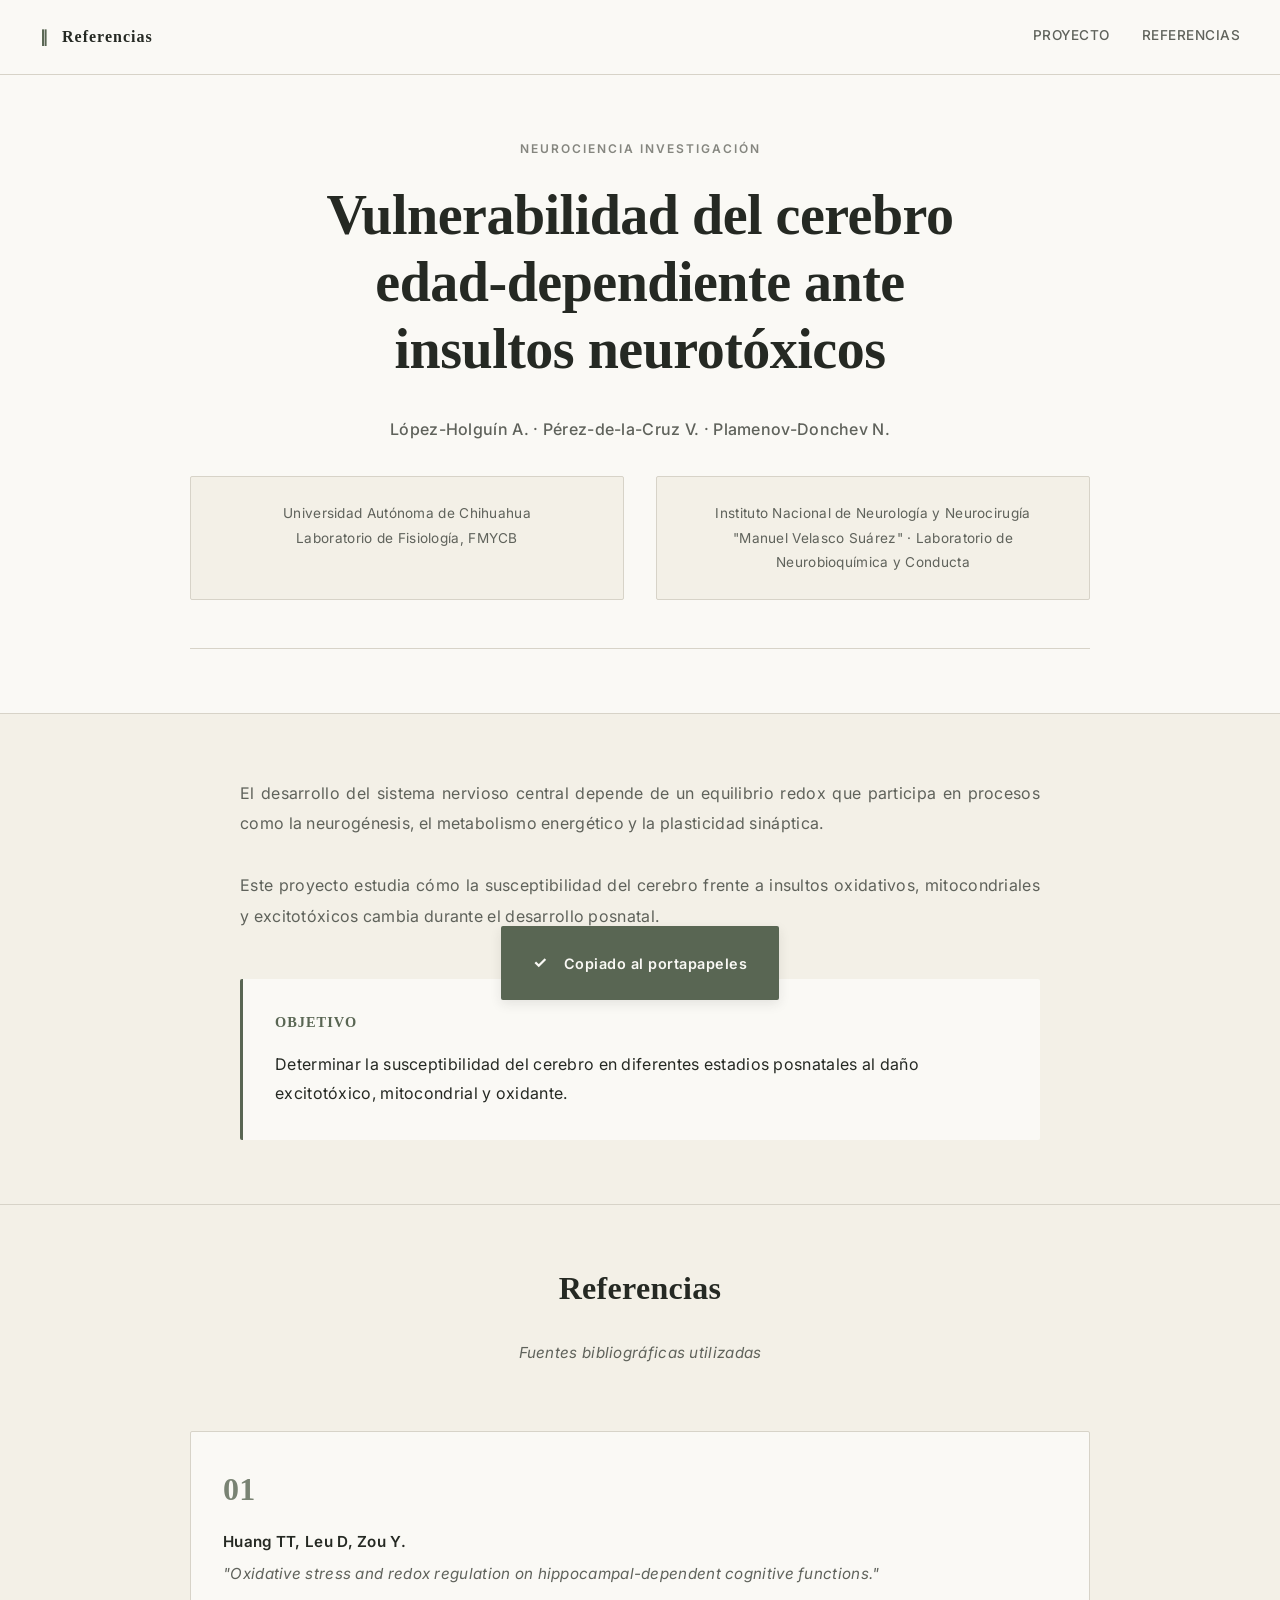
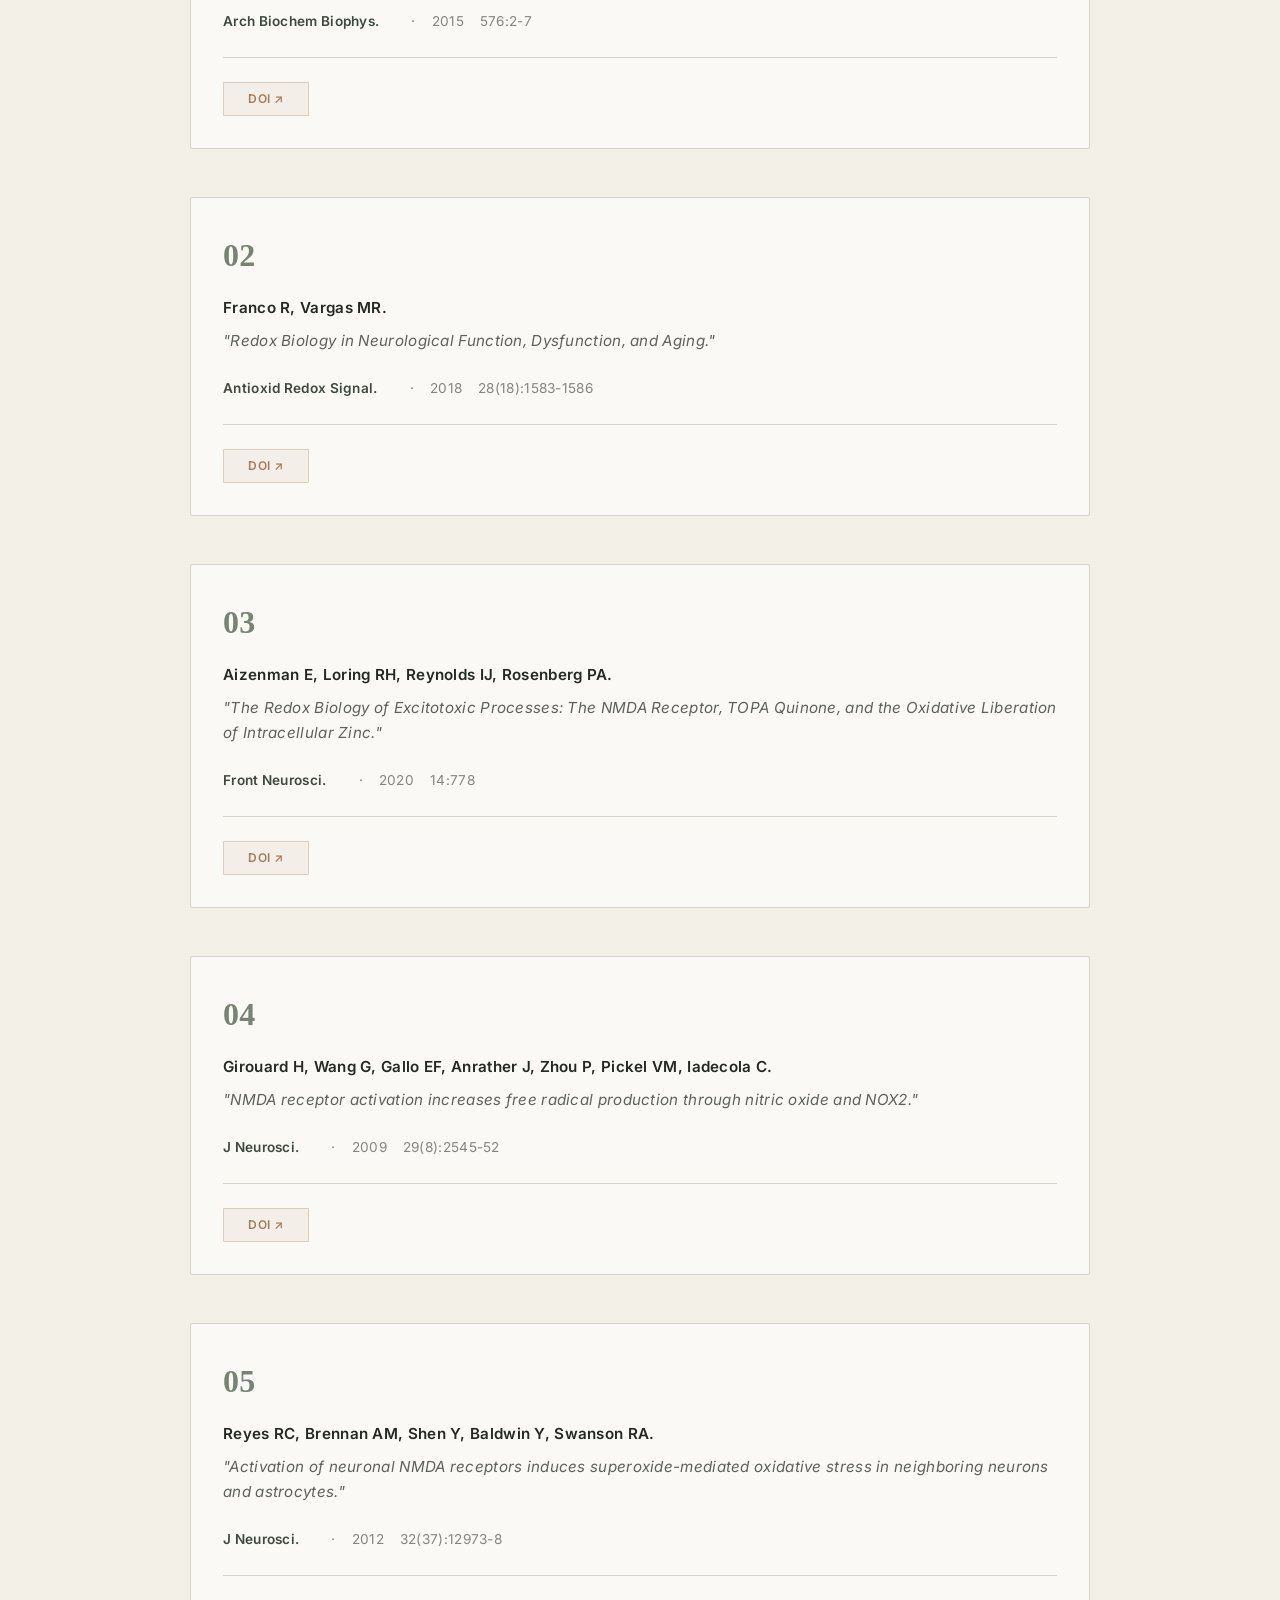
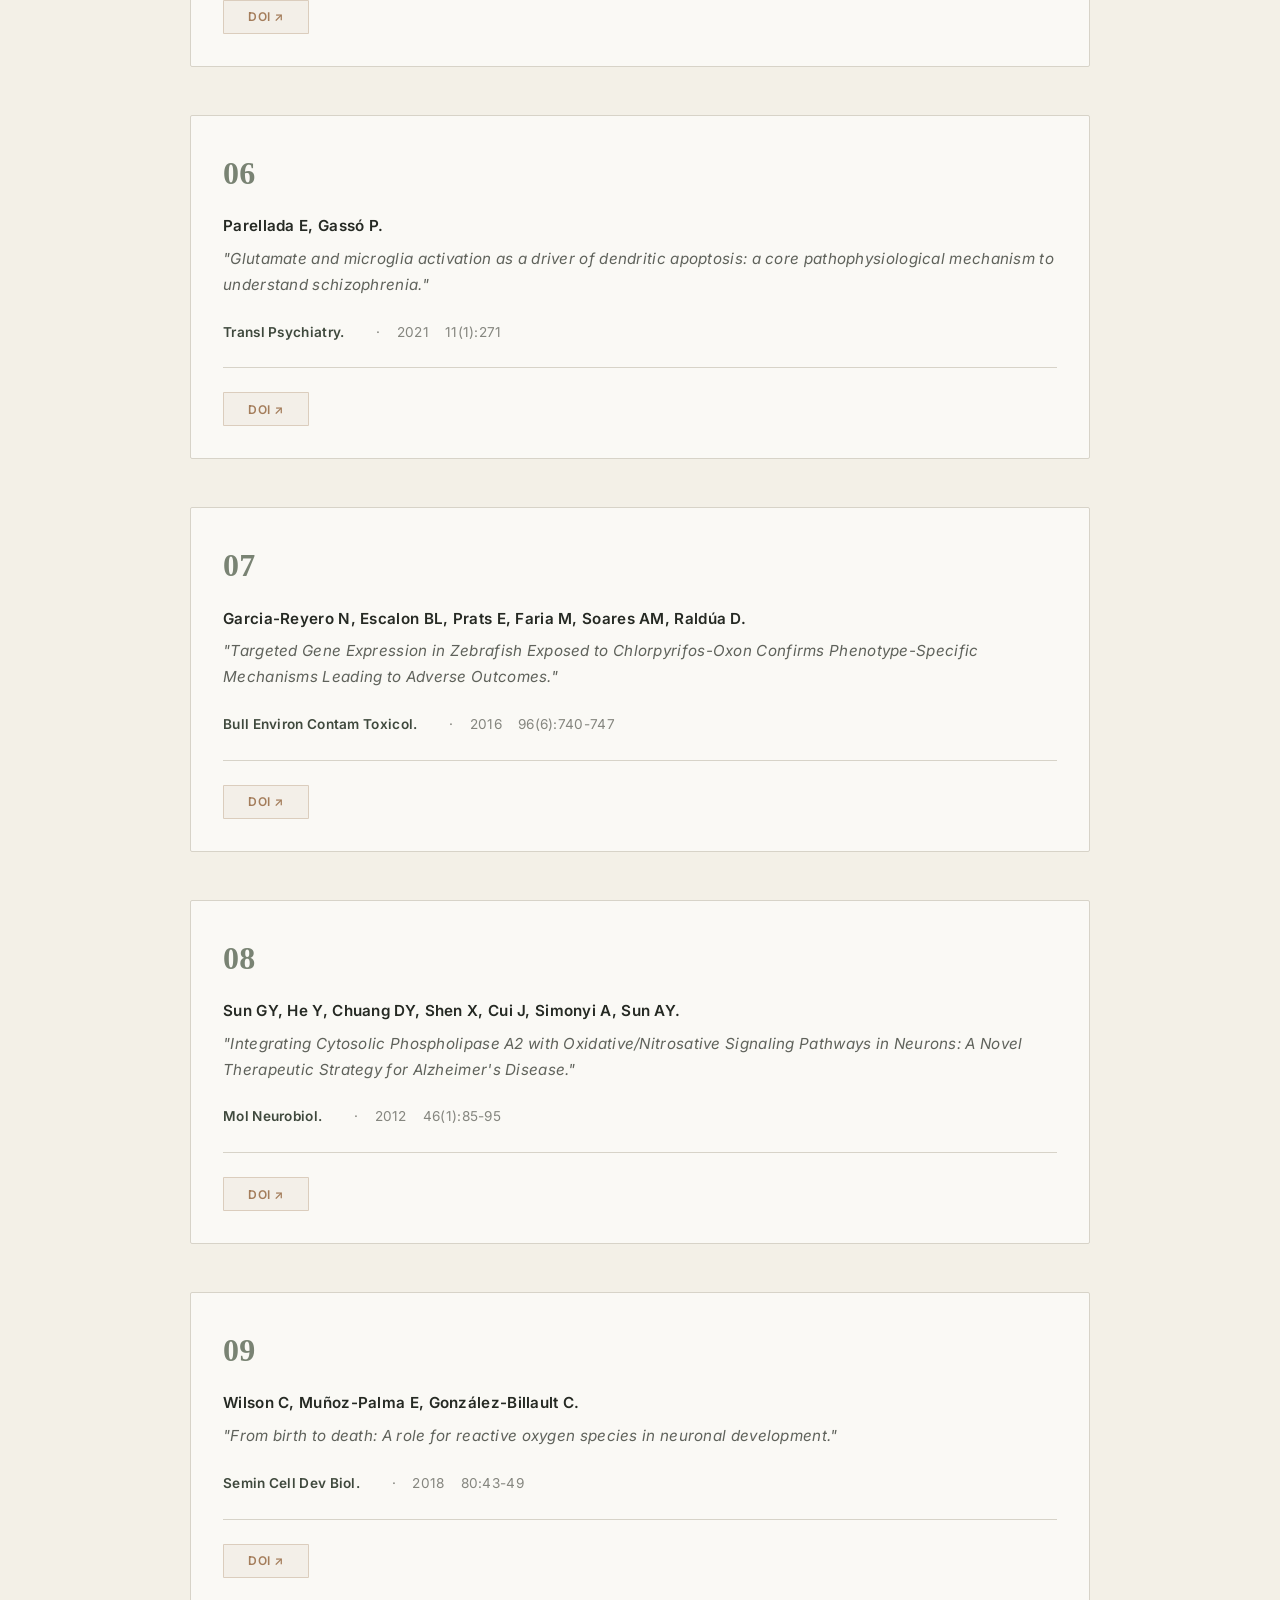
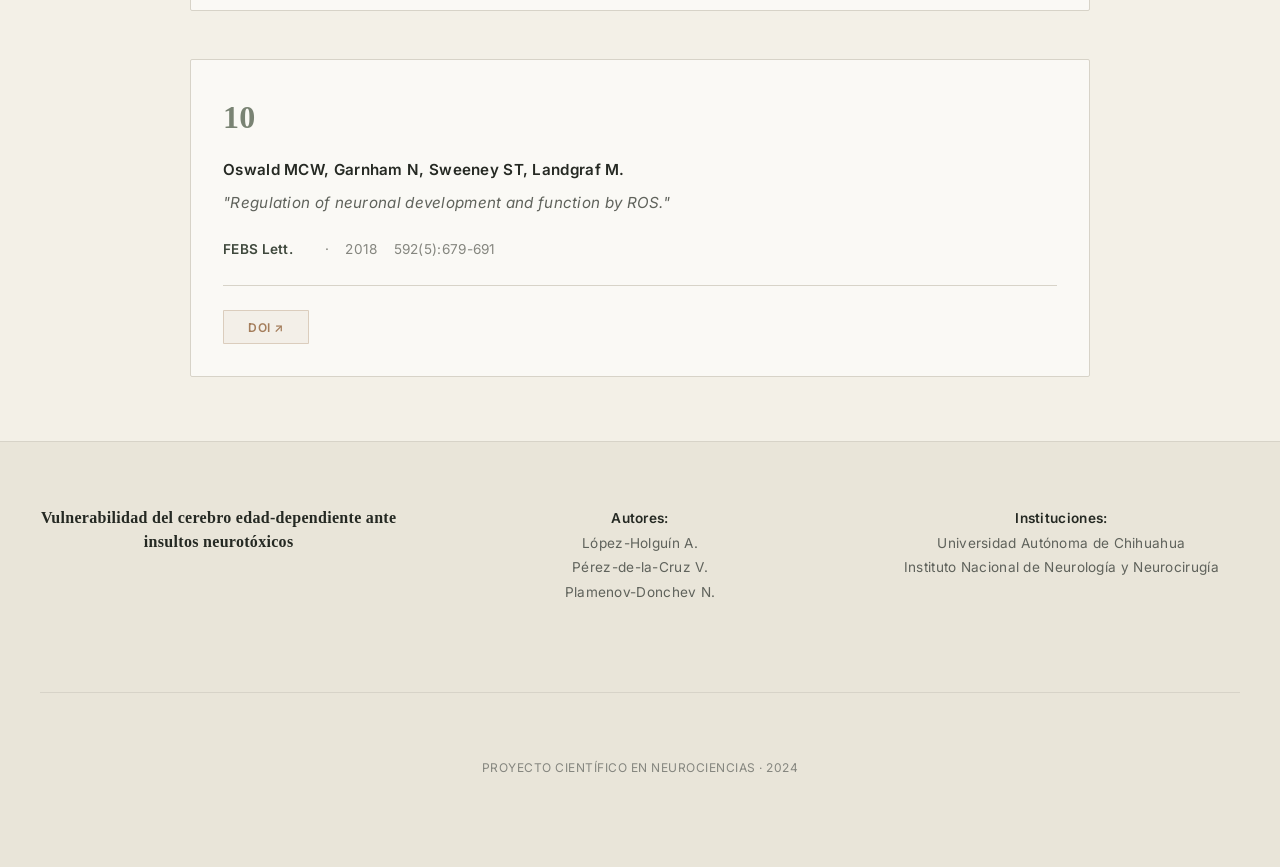
==== commit 2544d7dc: "Fix: Remove placeholder count and simplify references header" ====
--- a/index.html
+++ b/index.html
@@ -100,11 +100,8 @@
         
         <!-- Section Header -->
         <div class="references-header">
-          <div class="ref-count">
-            <span class="ref-number">{{ count }}</span>
-            <span class="ref-label">REFERENCIAS</span>
-          </div>
-          <p class="ref-description">Fuentes bibliográficas que sustentan este proyecto de neurociencias</p>
+          <h2 class="ref-title">Referencias</h2>
+          <p class="ref-description">Fuentes bibliográficas utilizadas</p>
         </div>
 
         <!-- References List -->
--- a/style.css
+++ b/style.css
@@ -1,65 +1,45 @@
 /* ============================================
-   NEUROREDOX — Scientific Research
-   Palette: Deep Navy + Electric Blue + Violet + Cyan
+   SCIENTIFIC REFERENCE LIBRARY
+   Palette: Ivory, Sage Green, Warm Accents
+   Editorial + Minimalist + Academic
    ============================================ */
 
 :root {
-  /* Color Palette */
-  --color-bg-dark: #0a0e27;
-  --color-bg-darker: #050810;
-  --color-surface: rgba(20, 28, 60, 0.6);
-  --color-surface-solid: #14243c;
-  --color-text-primary: #f0f4f8;
-  --color-text-secondary: #b8c5d6;
-  --color-text-muted: #7a8a9e;
+  /* Primary Palette - Academic Editorial */
+  --bg-primary: #F3F0E7;
+  --bg-secondary: #E9E5D9;
+  --surface: #FAF9F5;
+  --text-primary: #252923;
+  --text-secondary: #5F625B;
+  --text-muted: #85867F;
   
-  /* Accent Colors */
-  --color-accent-electric: #00d4ff;
-  --color-accent-electric-dim: rgba(0, 212, 255, 0.15);
-  --color-accent-violet: #7c3aed;
-  --color-accent-violet-dim: rgba(124, 58, 237, 0.15);
-  --color-accent-cyan: #06b6d4;
+  /* Green Accents */
+  --green-primary: #596653;
+  --green-dark: #3F493D;
+  --green-light: #788271;
   
-  /* Borders & Lines */
-  --color-border: rgba(0, 212, 255, 0.2);
-  --color-line-subtle: rgba(124, 58, 237, 0.1);
+  /* Warm Accent */
+  --accent-warm: #A47D5B;
   
-  /* Shadows */
-  --shadow-sm: 0 4px 12px rgba(0, 0, 0, 0.3);
-  --shadow-md: 0 8px 24px rgba(0, 0, 0, 0.4);
-  --shadow-lg: 0 16px 48px rgba(0, 0, 0, 0.5);
+  /* Borders */
+  --border-color: #D7D3C8;
+  --border-thin: 1px solid var(--border-color);
   
-  /* Spacing & Typography */
+  /* Spacing */
   --spacing-xs: 0.5rem;
   --spacing-sm: 1rem;
   --spacing-md: 1.5rem;
   --spacing-lg: 2rem;
   --spacing-xl: 3rem;
   --spacing-2xl: 4rem;
-}
-
-/* Light Mode */
-body.light {
-  --color-bg-dark: #f8fafc;
-  --color-bg-darker: #f0f4f8;
-  --color-surface: rgba(226, 232, 240, 0.7);
-  --color-surface-solid: #e2e8f0;
-  --color-text-primary: #0f172a;
-  --color-text-secondary: #334155;
-  --color-text-muted: #64748b;
   
-  --color-accent-electric: #0e7490;
-  --color-accent-electric-dim: rgba(14, 116, 144, 0.1);
-  --color-accent-violet: #6d28d9;
-  --color-accent-violet-dim: rgba(109, 40, 217, 0.1);
-  --color-accent-cyan: #0891b2;
+  /* Typography */
+  --font-serif: 'Playfair Display', Georgia, serif;
+  --font-sans: 'Inter', -apple-system, BlinkMacSystemFont, 'Segoe UI', sans-serif;
   
-  --color-border: rgba(14, 116, 144, 0.25);
-  --color-line-subtle: rgba(109, 40, 217, 0.15);
-  
-  --shadow-sm: 0 4px 12px rgba(0, 0, 0, 0.08);
-  --shadow-md: 0 8px 24px rgba(0, 0, 0, 0.12);
-  --shadow-lg: 0 16px 48px rgba(0, 0, 0, 0.15);
+  /* Shadows - subtle */
+  --shadow-sm: 0 2px 8px rgba(37, 41, 35, 0.08);
+  --shadow-md: 0 4px 12px rgba(37, 41, 35, 0.1);
 }
 
 /* ============================================
@@ -77,14 +57,30 @@
 }
 
 body {
-  background-color: var(--color-bg-dark);
-  color: var(--color-text-primary);
-  font-family: 'Inter', -apple-system, BlinkMacSystemFont, 'Segoe UI', sans-serif;
+  background-color: var(--bg-primary);
+  color: var(--text-primary);
+  font-family: var(--font-sans);
   font-size: 16px;
   line-height: 1.6;
   font-weight: 400;
   letter-spacing: 0.3px;
-  transition: background-color 0.3s ease, color 0.3s ease;
+}
+
+/* ============================================
+   BACKGROUND PATTERN
+   ============================================ */
+
+.bg-pattern {
+  position: fixed;
+  top: 0;
+  left: 0;
+  width: 100%;
+  height: 100%;
+  background-image:
+    radial-gradient(circle at 20% 50%, rgba(89, 102, 83, 0.03) 0%, transparent 50%),
+    radial-gradient(circle at 80% 80%, rgba(164, 125, 91, 0.02) 0%, transparent 50%);
+  pointer-events: none;
+  z-index: -1;
 }
 
 /* ============================================
@@ -92,536 +88,392 @@
    ============================================ */
 
 h1, h2, h3, h4, h5, h6 {
-  font-family: 'Space Grotesk', -apple-system, BlinkMacSystemFont, 'Segoe UI', sans-serif;
-  font-weight: 700;
-  letter-spacing: 0.5px;
+  font-family: var(--font-serif);
+  font-weight: 600;
   line-height: 1.2;
+  color: var(--text-primary);
 }
 
 h1 {
-  font-size: clamp(2rem, 6vw, 3.5rem);
+  font-size: 3.5rem;
+  line-height: 1.15;
+  letter-spacing: -0.5px;
 }
 
 h2 {
-  font-size: clamp(1.5rem, 4vw, 2.5rem);
+  font-size: 2rem;
+  margin-bottom: var(--spacing-lg);
 }
 
 h3 {
-  font-size: clamp(1.1rem, 2.5vw, 1.5rem);
+  font-size: 1.3rem;
+  margin-bottom: var(--spacing-md);
 }
 
 p {
   margin-bottom: var(--spacing-md);
+  line-height: 1.8;
 }
 
 a {
-  color: var(--color-accent-electric);
+  color: var(--green-primary);
   text-decoration: none;
-  transition: color 0.2s ease, opacity 0.2s ease;
+  transition: color 0.25s ease;
+  border-bottom: 1px solid transparent;
 }
 
 a:hover {
-  color: var(--color-accent-cyan);
-  opacity: 0.9;
-}
-
-button {
-  cursor: pointer;
-  font-family: inherit;
-  font-weight: 500;
-  letter-spacing: 0.3px;
-  transition: all 0.2s ease;
-}
-
-/* ============================================
-   NAVIGATION BAR
+  color: var(--accent-warm);
+  border-bottom: 1px solid var(--accent-warm);
+}
+
+/* ============================================
+   NAVIGATION
    ============================================ */
 
 .navbar {
   position: sticky;
   top: 0;
-  z-index: 1000;
-  background: rgba(5, 8, 16, 0.85);
+  z-index: 100;
+  background: var(--surface);
+  border-bottom: var(--border-thin);
+  padding: var(--spacing-md) var(--spacing-lg);
   backdrop-filter: blur(10px);
-  border-bottom: 1px solid var(--color-border);
-  padding: var(--spacing-md) 0;
-}
-
-body.light .navbar {
-  background: rgba(248, 250, 252, 0.85);
 }
 
 .nav-container {
   max-width: 1200px;
   margin: 0 auto;
-  padding: 0 var(--spacing-lg);
   display: flex;
   justify-content: space-between;
   align-items: center;
 }
 
-.nav-brand {
-  font-family: 'Space Grotesk', sans-serif;
+.nav-logo {
+  font-family: var(--font-serif);
+  font-size: 1rem;
+  font-weight: 600;
+  color: var(--text-primary);
+  letter-spacing: 1px;
+}
+
+.logo-accent {
+  color: var(--green-primary);
+  margin-right: 0.5rem;
   font-weight: 700;
-  font-size: 0.85rem;
-  letter-spacing: 1.5px;
-  color: var(--color-accent-electric);
-}
-
-.nav-items {
+}
+
+.nav-links {
   display: flex;
   gap: var(--spacing-lg);
-  align-items: center;
 }
 
 .nav-link {
+  font-size: 0.85rem;
+  font-weight: 500;
+  letter-spacing: 0.5px;
+  color: var(--text-secondary);
+  text-transform: uppercase;
+  transition: color 0.25s ease;
+}
+
+.nav-link:hover {
+  color: var(--green-primary);
+  border-bottom: none;
+}
+
+@media (max-width: 768px) {
+  .navbar {
+    padding: var(--spacing-md);
+  }
+
+  .nav-container {
+    flex-direction: column;
+    gap: var(--spacing-md);
+    text-align: center;
+  }
+
+  .nav-links {
+    gap: var(--spacing-md);
+  }
+}
+
+/* ============================================
+   HERO SECTION
+   ============================================ */
+
+.hero {
+  padding: var(--spacing-2xl) var(--spacing-lg);
+  background: var(--surface);
+  border-bottom: var(--border-thin);
+}
+
+.hero-container {
+  max-width: 900px;
+  margin: 0 auto;
+  text-align: center;
+}
+
+.hero-label {
   font-size: 0.75rem;
   font-weight: 600;
+  letter-spacing: 2px;
+  text-transform: uppercase;
+  color: var(--text-muted);
+  margin-bottom: var(--spacing-md);
+  display: block;
+}
+
+.hero-title {
+  font-size: clamp(2.5rem, 8vw, 3.5rem);
+  margin-bottom: var(--spacing-lg);
+  color: var(--text-primary);
+  font-weight: 600;
+  letter-spacing: -0.5px;
+  line-height: 1.2;
+}
+
+.hero-meta {
+  margin-bottom: var(--spacing-lg);
+}
+
+.authors {
+  font-size: 1rem;
+  font-weight: 500;
+  color: var(--text-secondary);
+  letter-spacing: 0.3px;
+  margin-bottom: var(--spacing-md);
+}
+
+.hero-institutions {
+  display: grid;
+  grid-template-columns: repeat(auto-fit, minmax(250px, 1fr));
+  gap: var(--spacing-lg);
+  margin-bottom: var(--spacing-xl);
+  font-size: 0.85rem;
+  color: var(--text-secondary);
+  line-height: 1.8;
+}
+
+.institution {
+  padding: var(--spacing-md);
+  background: var(--bg-primary);
+  border: var(--border-thin);
+  border-radius: 2px;
+}
+
+.hero-divider {
+  height: 1px;
+  background: var(--border-color);
+  margin-top: var(--spacing-lg);
+}
+
+@media (max-width: 768px) {
+  .hero {
+    padding: var(--spacing-xl) var(--spacing-md);
+  }
+
+  .hero-title {
+    font-size: 2rem;
+  }
+
+  .hero-institutions {
+    grid-template-columns: 1fr;
+    gap: var(--spacing-md);
+  }
+
+  .institution {
+    padding: var(--spacing-md);
+  }
+}
+
+/* ============================================
+   ABOUT SECTION
+   ============================================ */
+
+.about-section {
+  padding: var(--spacing-2xl) var(--spacing-lg);
+  background: var(--bg-primary);
+  border-bottom: var(--border-thin);
+}
+
+.section-container {
+  max-width: 900px;
+  margin: 0 auto;
+}
+
+.about-content {
+  max-width: 800px;
+  margin: 0 auto;
+}
+
+.about-text {
+  font-size: 1rem;
+  line-height: 1.9;
+  color: var(--text-secondary);
+  margin-bottom: var(--spacing-lg);
+  text-align: justify;
+}
+
+.about-objective {
+  margin-top: var(--spacing-xl);
+  padding: var(--spacing-lg);
+  background: var(--surface);
+  border-left: 3px solid var(--green-primary);
+  border-radius: 2px;
+}
+
+.objective-label {
+  font-family: var(--font-serif);
+  font-size: 0.9rem;
+  font-weight: 600;
+  text-transform: uppercase;
   letter-spacing: 1px;
-  color: var(--color-text-secondary);
-  transition: color 0.2s ease;
-}
-
-.nav-link:hover {
-  color: var(--color-accent-electric);
-}
-
-.nav-link-button {
+  color: var(--green-primary);
+  margin-bottom: var(--spacing-sm);
+  display: block;
+}
+
+.objective-text {
+  font-size: 1rem;
+  line-height: 1.8;
+  color: var(--text-primary);
+  margin: 0;
+}
+
+@media (max-width: 768px) {
+  .about-section {
+    padding: var(--spacing-xl) var(--spacing-md);
+  }
+
+  .about-text {
+    text-align: left;
+  }
+
+  .about-objective {
+    padding: var(--spacing-md);
+  }
+}
+
+/* ============================================
+   REFERENCES SECTION
+   ============================================ */
+
+.references-section {
+  padding: var(--spacing-2xl) var(--spacing-lg);
+  background: var(--bg-primary);
+}
+
+.references-header {
+  text-align: center;
+  margin-bottom: var(--spacing-2xl);
+  max-width: 800px;
+  margin-left: auto;
+  margin-right: auto;
+}
+
+.ref-count {
+  display: flex;
+  align-items: baseline;
+  justify-content: center;
+  gap: var(--spacing-sm);
+  margin-bottom: var(--spacing-md);
+}
+
+.ref-number {
+  font-family: var(--font-serif);
+  font-size: 2.5rem;
+  font-weight: 700;
+  color: var(--green-primary);
+  line-height: 1;
+}
+
+.ref-label {
   font-size: 0.75rem;
   font-weight: 600;
-  letter-spacing: 1px;
-  color: var(--color-accent-violet);
-  background: transparent;
-  border: none;
-  padding: 0;
-}
-
-.nav-link-button:hover {
-  color: var(--color-accent-electric);
-}
-
-.nav-theme {
-  background: transparent;
-  border: none;
-  font-size: 1.2rem;
-  padding: 0;
-  cursor: pointer;
-}
-
-.theme-icon {
-  display: inline-block;
-  transition: transform 0.3s ease;
-}
-
-.nav-theme:hover .theme-icon {
-  transform: rotate(15deg) scale(1.1);
-}
-
-@media (max-width: 768px) {
-  .nav-container {
-    padding: 0 var(--spacing-md);
-    gap: var(--spacing-md);
-  }
-
-  .nav-items {
-    gap: var(--spacing-md);
-  }
-
-  .nav-brand {
-    font-size: 0.75rem;
-  }
-
-  .nav-link,
-  .nav-link-button {
-    font-size: 0.7rem;
-  }
-}
-
-/* ============================================
-   HERO SECTION
-   ============================================ */
-
-.hero {
+  letter-spacing: 2px;
+  text-transform: uppercase;
+  color: var(--text-muted);
+}
+
+.ref-description {
+  font-size: 0.95rem;
+  color: var(--text-secondary);
+  font-style: italic;
+}
+
+.references-list {
+  display: flex;
+  flex-direction: column;
+  gap: var(--spacing-xl);
+  max-width: 900px;
+  margin: 0 auto;
+}
+
+/* ============================================
+   REFERENCE CARD
+   ============================================ */
+
+.reference-card {
+  padding: var(--spacing-lg);
+  background: var(--surface);
+  border: var(--border-thin);
+  border-radius: 2px;
+  transition: all 0.3s ease;
   position: relative;
   overflow: hidden;
-  padding: var(--spacing-2xl) var(--spacing-lg);
-  min-height: 90vh;
-  display: flex;
-  flex-direction: column;
-  justify-content: center;
-  align-items: center;
-  text-align: center;
-  background: linear-gradient(
-    135deg,
-    var(--color-bg-dark) 0%,
-    var(--color-bg-darker) 50%,
-    var(--color-bg-dark) 100%
-  );
-}
-
-.hero-bg {
-  position: absolute;
-  top: 0;
-  left: 0;
-  right: 0;
-  bottom: 0;
-  overflow: hidden;
-  z-index: 0;
-}
-
-.neural-lattice {
-  position: absolute;
-  width: 100%;
-  height: 100%;
-  background-image:
-    linear-gradient(rgba(0, 212, 255, 0.05) 1px, transparent 1px),
-    linear-gradient(90deg, rgba(0, 212, 255, 0.05) 1px, transparent 1px);
-  background-size: 80px 80px;
-  opacity: 0.3;
-  animation: drift 20s linear infinite;
-}
-
-.neural-animation {
-  position: absolute;
-  width: 150%;
-  height: 150%;
-  top: -25%;
-  left: -25%;
-  opacity: 0.15;
-  animation: float 30s ease-in-out infinite;
-}
-
-.neural-network {
-  mix-blend-mode: screen;
-}
-
-.neuron {
-  fill: var(--color-accent-electric);
-  animation: pulse-neuron 3s ease-in-out infinite;
-}
-
-.synapse {
-  stroke: var(--color-accent-violet);
-  stroke-linecap: round;
-  opacity: 0.6;
-  animation: pulse-synapse 4s ease-in-out infinite;
-}
-
-@keyframes drift {
-  0% {
-    transform: translate(0, 0);
-  }
-  100% {
-    transform: translate(80px, 80px);
-  }
-}
-
-@keyframes float {
-  0%, 100% {
-    transform: translate(0, 0) rotate(0deg);
-  }
-  50% {
-    transform: translate(20px, -20px) rotate(5deg);
-  }
-}
-
-@keyframes pulse-neuron {
-  0%, 100% {
-    opacity: 0.4;
-    r: 3;
-  }
-  50% {
-    opacity: 0.8;
-    r: 4.5;
-  }
-}
-
-@keyframes pulse-synapse {
-  0%, 100% {
-    opacity: 0.3;
-    stroke-width: 1;
-  }
-  50% {
-    opacity: 0.7;
-    stroke-width: 1.5;
-  }
-}
-
-.hero-content {
-  position: relative;
-  z-index: 1;
-  max-width: 900px;
-  margin: 0 auto;
-}
-
-.hero-eyebrow {
-  display: inline-block;
-  font-size: 0.75rem;
-  font-weight: 600;
-  letter-spacing: 1.2px;
-  text-transform: uppercase;
-  color: var(--color-accent-electric);
-  margin-bottom: var(--spacing-lg);
-  padding: var(--spacing-xs) var(--spacing-md);
-  border: 1px solid var(--color-border);
-  border-radius: 2rem;
-  background: var(--color-accent-electric-dim);
-  animation: fadeInDown 0.8s ease-out;
-}
-
-.eyebrow-dot {
-  display: inline-block;
-  width: 6px;
-  height: 6px;
-  background-color: var(--color-accent-electric);
-  border-radius: 50%;
-  margin-right: var(--spacing-xs);
-  animation: pulse 2s ease-in-out infinite;
-}
-
-@keyframes pulse {
-  0%, 100% {
-    opacity: 1;
-  }
-  50% {
-    opacity: 0.4;
-  }
-}
-
-.hero-title {
-  margin: var(--spacing-lg) 0 var(--spacing-xl) 0;
-  color: var(--color-text-primary);
-  animation: fadeInUp 0.8s ease-out 0.1s both;
-}
-
-.title-emphasis {
-  color: var(--color-accent-electric);
-  text-shadow: 0 0 20px rgba(0, 212, 255, 0.3);
-}
-
-.hero-subtitle {
-  font-family: 'Space Grotesk', sans-serif;
-  font-size: 1.1rem;
-  font-weight: 600;
-  letter-spacing: 1px;
-  color: var(--color-accent-violet);
-  margin-bottom: var(--spacing-sm);
-  animation: fadeInUp 0.8s ease-out 0.2s both;
-}
-
-.hero-description {
-  font-size: 1rem;
-  color: var(--color-text-secondary);
-  line-height: 1.8;
-  max-width: 700px;
-  margin: var(--spacing-md) auto var(--spacing-2xl) auto;
-  animation: fadeInUp 0.8s ease-out 0.3s both;
-}
-
-.hero-stats {
-  display: flex;
-  gap: var(--spacing-lg);
-  justify-content: center;
-  align-items: center;
-  margin-top: var(--spacing-2xl);
-  animation: fadeInUp 0.8s ease-out 0.4s both;
-}
-
-.stat-item {
-  display: flex;
-  flex-direction: column;
-  gap: var(--spacing-xs);
-}
-
-.stat-number {
-  font-family: 'Space Grotesk', sans-serif;
-  font-size: clamp(1.8rem, 4vw, 2.5rem);
-  font-weight: 700;
-  color: var(--color-accent-electric);
-  letter-spacing: 1px;
-}
-
-.stat-label {
-  font-size: 0.7rem;
-  font-weight: 700;
-  letter-spacing: 1px;
-  text-transform: uppercase;
-  color: var(--color-text-muted);
-}
-
-.stat-divider {
-  width: 1px;
-  height: 60px;
-  background: var(--color-border);
-}
-
-@keyframes fadeInDown {
-  from {
-    opacity: 0;
-    transform: translateY(-20px);
-  }
-  to {
-    opacity: 1;
-    transform: translateY(0);
-  }
-}
-
-@keyframes fadeInUp {
-  from {
-    opacity: 0;
-    transform: translateY(20px);
-  }
-  to {
-    opacity: 1;
-    transform: translateY(0);
-  }
-}
-
-@media (max-width: 768px) {
-  .hero {
-    min-height: 100vh;
-    padding: var(--spacing-xl) var(--spacing-md);
-  }
-
-  .hero-stats {
-    flex-direction: column;
-    gap: var(--spacing-md);
-  }
-
-  .stat-divider {
-    width: 60px;
-    height: 1px;
-  }
-
-  .neural-lattice {
-    background-size: 40px 40px;
-  }
-}
-
-/* ============================================
-   MAIN CONTENT
-   ============================================ */
-
-.main-content {
-  max-width: 1200px;
-  margin: 0 auto;
-  padding: 0;
-}
-
-/* ============================================
-   REFERENCES SECTION
-   ============================================ */
-
-.references-section {
-  position: relative;
-  padding: var(--spacing-2xl) var(--spacing-lg);
-}
-
-.references-timeline {
-  position: relative;
-  max-width: 900px;
-  margin: 0 auto;
-}
-
-.timeline-line {
-  position: absolute;
-  left: 50%;
-  transform: translateX(-50%);
-  width: 2px;
-  height: 100%;
-  background: linear-gradient(
-    to bottom,
-    var(--color-border),
-    transparent
-  );
-}
-
-.references-list {
-  display: grid;
-  grid-template-columns: 1fr;
-  gap: var(--spacing-2xl);
-  position: relative;
-  z-index: 1;
-}
-
-.reference-card {
-  position: relative;
-  padding: var(--spacing-lg);
-  background: var(--color-surface);
-  border: 1px solid var(--color-border);
-  border-radius: 12px;
-  backdrop-filter: blur(8px);
-  box-shadow: var(--shadow-sm);
-  transition: all 0.3s ease;
-  animation: slideInUp 0.6s ease-out both;
-  overflow: hidden;
-}
-
-.reference-card:hover {
-  background: rgba(20, 28, 60, 0.8);
-  border-color: var(--color-accent-electric);
-  box-shadow: var(--shadow-md),
-              0 0 20px rgba(0, 212, 255, 0.1);
-  transform: translateY(-4px);
 }
 
 .reference-card::before {
   content: '';
   position: absolute;
+  left: 0;
   top: 0;
-  left: 0;
-  height: 2px;
-  width: 0;
-  background: linear-gradient(
-    90deg,
-    var(--color-accent-violet),
-    var(--color-accent-electric),
-    transparent
-  );
-  transition: width 0.3s ease;
+  width: 3px;
+  height: 0;
+  background: var(--green-primary);
+  transition: height 0.3s ease;
+}
+
+.reference-card:hover {
+  border-color: var(--green-primary);
+  box-shadow: var(--shadow-md);
+  background: #FCFAF6;
 }
 
 .reference-card:hover::before {
-  width: 100%;
-}
-
-.reference-header {
-  display: flex;
-  gap: var(--spacing-lg);
-  align-items: flex-start;
-  margin-bottom: var(--spacing-md);
+  height: 100%;
 }
 
 .reference-number {
-  font-family: 'Space Grotesk', sans-serif;
+  display: inline-block;
+  font-family: var(--font-serif);
   font-size: 2rem;
   font-weight: 700;
-  color: var(--color-accent-electric);
-  min-width: 60px;
-  opacity: 0.7;
-  transition: opacity 0.2s ease;
+  color: var(--green-primary);
+  margin-bottom: var(--spacing-sm);
+  opacity: 0.8;
+  transition: opacity 0.3s ease;
 }
 
 .reference-card:hover .reference-number {
   opacity: 1;
-  text-shadow: 0 0 10px rgba(0, 212, 255, 0.4);
 }
 
 .reference-authors {
   font-weight: 600;
-  color: var(--color-text-primary);
-  margin-bottom: var(--spacing-sm);
   font-size: 0.95rem;
+  color: var(--text-primary);
+  margin-bottom: var(--spacing-xs);
   line-height: 1.5;
 }
 
 .reference-title {
-  font-weight: 500;
-  color: var(--color-text-secondary);
-  margin-bottom: var(--spacing-sm);
   font-size: 0.95rem;
-  line-height: 1.6;
+  color: var(--text-secondary);
+  margin-bottom: var(--spacing-md);
   font-style: italic;
+  line-height: 1.7;
 }
 
 .reference-journal {
@@ -629,18 +481,24 @@
   flex-wrap: wrap;
   gap: var(--spacing-sm);
   margin-bottom: var(--spacing-md);
-  font-size: 0.9rem;
-  color: var(--color-text-muted);
+  font-size: 0.85rem;
+  color: var(--text-muted);
+  padding-bottom: var(--spacing-md);
+  border-bottom: var(--border-thin);
 }
 
 .journal-name {
   font-weight: 600;
-  color: var(--color-accent-cyan);
+  color: var(--green-dark);
 }
 
 .journal-year {
-  padding: 0 var(--spacing-xs);
-  border-left: 1px solid var(--color-line-subtle);
+  padding-left: var(--spacing-sm);
+}
+
+.journal-year::before {
+  content: '·';
+  margin-right: var(--spacing-sm);
 }
 
 .reference-identifiers {
@@ -648,99 +506,57 @@
   flex-wrap: wrap;
   gap: var(--spacing-sm);
   margin-top: var(--spacing-md);
-  padding-top: var(--spacing-md);
-  border-top: 1px solid var(--color-line-subtle);
 }
 
 .identifier-button {
   display: inline-flex;
   align-items: center;
   gap: var(--spacing-xs);
-  padding: 0.5rem var(--spacing-md);
+  padding: 0.4rem var(--spacing-md);
   font-size: 0.75rem;
   font-weight: 600;
   letter-spacing: 0.5px;
-  background: var(--color-accent-electric-dim);
-  color: var(--color-accent-electric);
-  border: 1px solid var(--color-border);
-  border-radius: 6px;
-  transition: all 0.2s ease;
+  background: var(--bg-secondary);
+  color: var(--green-primary);
+  border: 1px solid var(--border-color);
+  border-radius: 1px;
+  transition: all 0.25s ease;
   white-space: nowrap;
+  cursor: pointer;
+  text-decoration: none;
 }
 
 .identifier-button:hover {
-  background: var(--color-accent-electric);
-  color: var(--color-bg-dark);
-  box-shadow: 0 0 15px rgba(0, 212, 255, 0.3);
+  background: var(--green-primary);
+  color: var(--surface);
+  border-color: var(--green-primary);
   transform: translateY(-2px);
+  box-shadow: var(--shadow-sm);
 }
 
 .identifier-button.doi {
-  background: var(--color-accent-violet-dim);
-  color: var(--color-accent-violet);
-  border-color: var(--color-accent-violet);
+  color: var(--accent-warm);
+  background: rgba(164, 125, 91, 0.08);
+  border-color: rgba(164, 125, 91, 0.3);
 }
 
 .identifier-button.doi:hover {
-  background: var(--color-accent-violet);
-  color: var(--color-bg-dark);
-  box-shadow: 0 0 15px rgba(124, 58, 237, 0.3);
-}
-
-.identifier-button.pmid {
-  background: var(--color-accent-cyan);
-  color: var(--color-bg-dark);
-  border-color: var(--color-accent-cyan);
-}
-
-.identifier-button.pmid:hover {
-  box-shadow: 0 0 15px rgba(6, 182, 212, 0.4);
-}
-
-.identifier-button.pmcid {
-  background: var(--color-accent-electric-dim);
-  color: var(--color-accent-electric);
-  border-color: var(--color-border);
-}
-
-@keyframes slideInUp {
-  from {
-    opacity: 0;
-    transform: translateY(20px);
-  }
-  to {
-    opacity: 1;
-    transform: translateY(0);
-  }
-}
-
-@media (max-width: 1024px) {
-  .timeline-line {
-    display: none;
-  }
-
+  background: var(--accent-warm);
+  color: var(--surface);
+  border-color: var(--accent-warm);
+}
+
+@media (max-width: 768px) {
   .references-section {
     padding: var(--spacing-xl) var(--spacing-md);
   }
 
-  .references-list {
-    gap: var(--spacing-xl);
-  }
-}
-
-@media (max-width: 768px) {
   .reference-card {
     padding: var(--spacing-md);
   }
 
-  .reference-header {
-    flex-direction: column;
-    gap: var(--spacing-md);
-  }
-
   .reference-number {
     font-size: 1.5rem;
-    min-width: auto;
   }
 
   .reference-identifiers {
@@ -748,17 +564,9 @@
   }
 
   .identifier-button {
-    padding: 0.4rem var(--spacing-sm);
+    padding: 0.35rem var(--spacing-sm);
     font-size: 0.7rem;
   }
-
-  .references-section {
-    padding: var(--spacing-lg) var(--spacing-md);
-  }
-
-  .references-list {
-    gap: var(--spacing-lg);
-  }
 }
 
 /* ============================================
@@ -766,41 +574,59 @@
    ============================================ */
 
 .site-footer {
-  border-top: 1px solid var(--color-border);
+  background: var(--bg-secondary);
+  border-top: var(--border-thin);
   padding: var(--spacing-2xl) var(--spacing-lg);
-  background: linear-gradient(
-    135deg,
-    var(--color-bg-dark) 0%,
-    var(--color-bg-darker) 100%
-  );
-}
-
-.footer-content {
-  max-width: 900px;
+}
+
+.footer-container {
+  max-width: 1200px;
   margin: 0 auto;
+  display: grid;
+  grid-template-columns: repeat(auto-fit, minmax(250px, 1fr));
+  gap: var(--spacing-2xl);
+  margin-bottom: var(--spacing-2xl);
+  padding-bottom: var(--spacing-2xl);
+  border-bottom: var(--border-thin);
+}
+
+.footer-section {
   text-align: center;
 }
 
 .footer-title {
-  font-family: 'Space Grotesk', sans-serif;
-  font-size: 0.9rem;
-  font-weight: 700;
-  letter-spacing: 1px;
-  color: var(--color-accent-cyan);
-  margin-bottom: var(--spacing-sm);
+  font-family: var(--font-serif);
+  font-size: 1rem;
+  font-weight: 600;
+  color: var(--text-primary);
+  margin-bottom: var(--spacing-md);
+  line-height: 1.5;
+}
+
+.footer-authors,
+.footer-affiliations {
+  font-size: 0.85rem;
+  color: var(--text-secondary);
+  line-height: 1.8;
+}
+
+.footer-authors strong,
+.footer-affiliations strong {
+  color: var(--text-primary);
+  font-weight: 600;
+}
+
+.footer-bottom {
+  text-align: center;
+  max-width: 1200px;
+  margin: 0 auto;
+}
+
+.footer-meta {
+  font-size: 0.75rem;
+  color: var(--text-muted);
+  letter-spacing: 0.5px;
   text-transform: uppercase;
-}
-
-.footer-subtitle {
-  font-size: 1rem;
-  color: var(--color-text-secondary);
-  margin-bottom: var(--spacing-sm);
-}
-
-.footer-meta {
-  font-size: 0.85rem;
-  color: var(--color-text-muted);
-  letter-spacing: 0.5px;
 }
 
 @media (max-width: 768px) {
@@ -808,16 +634,19 @@
     padding: var(--spacing-xl) var(--spacing-md);
   }
 
+  .footer-container {
+    gap: var(--spacing-lg);
+    margin-bottom: var(--spacing-lg);
+    padding-bottom: var(--spacing-lg);
+  }
+
   .footer-title {
+    font-size: 0.95rem;
+  }
+
+  .footer-authors,
+  .footer-affiliations {
     font-size: 0.8rem;
-  }
-
-  .footer-subtitle {
-    font-size: 0.9rem;
-  }
-
-  .footer-meta {
-    font-size: 0.75rem;
   }
 }
 
@@ -831,14 +660,14 @@
   left: 50%;
   transform: translateX(-50%);
   padding: var(--spacing-md) var(--spacing-lg);
-  background: var(--color-accent-electric);
-  color: var(--color-bg-dark);
-  border-radius: 8px;
+  background: var(--green-primary);
+  color: var(--surface);
+  border-radius: 2px;
   font-weight: 600;
   font-size: 0.9rem;
   letter-spacing: 0.5px;
   z-index: 2000;
-  box-shadow: var(--shadow-lg);
+  box-shadow: var(--shadow-md);
   transition: bottom 0.3s cubic-bezier(0.34, 1.56, 0.64, 1);
   display: flex;
   align-items: center;
@@ -851,7 +680,7 @@
 
 .toast-icon {
   font-weight: 700;
-  font-size: 1.1rem;
+  font-size: 1rem;
 }
 
 @media (max-width: 768px) {
@@ -863,17 +692,14 @@
 
   .toast.show {
     bottom: var(--spacing-md);
-  }
-
-  .toast.show {
-    left: auto;
-    right: auto;
-    transform: translateX(-50%);
-  }
-}
-
-/* ============================================
-   UTILITY CLASSES
+    left: var(--spacing-md);
+    right: var(--spacing-md);
+    transform: none;
+  }
+}
+
+/* ============================================
+   ACCESSIBILITY & UTILITIES
    ============================================ */
 
 .visually-hidden {
@@ -888,35 +714,8 @@
   border-width: 0;
 }
 
-/* ============================================
-   SCROLLBAR STYLING
-   ============================================ */
-
-::-webkit-scrollbar {
-  width: 8px;
-}
-
-::-webkit-scrollbar-track {
-  background: var(--color-bg-darker);
-}
-
-::-webkit-scrollbar-thumb {
-  background: var(--color-accent-violet);
-  border-radius: 4px;
-}
-
-::-webkit-scrollbar-thumb:hover {
-  background: var(--color-accent-electric);
-}
-
-/* ============================================
-   DARK MODE ADJUSTMENTS
-   ============================================ */
-
 @media (prefers-reduced-motion: reduce) {
-  *,
-  *::before,
-  *::after {
+  * {
     animation-duration: 0.01ms !important;
     animation-iteration-count: 1 !important;
     transition-duration: 0.01ms !important;
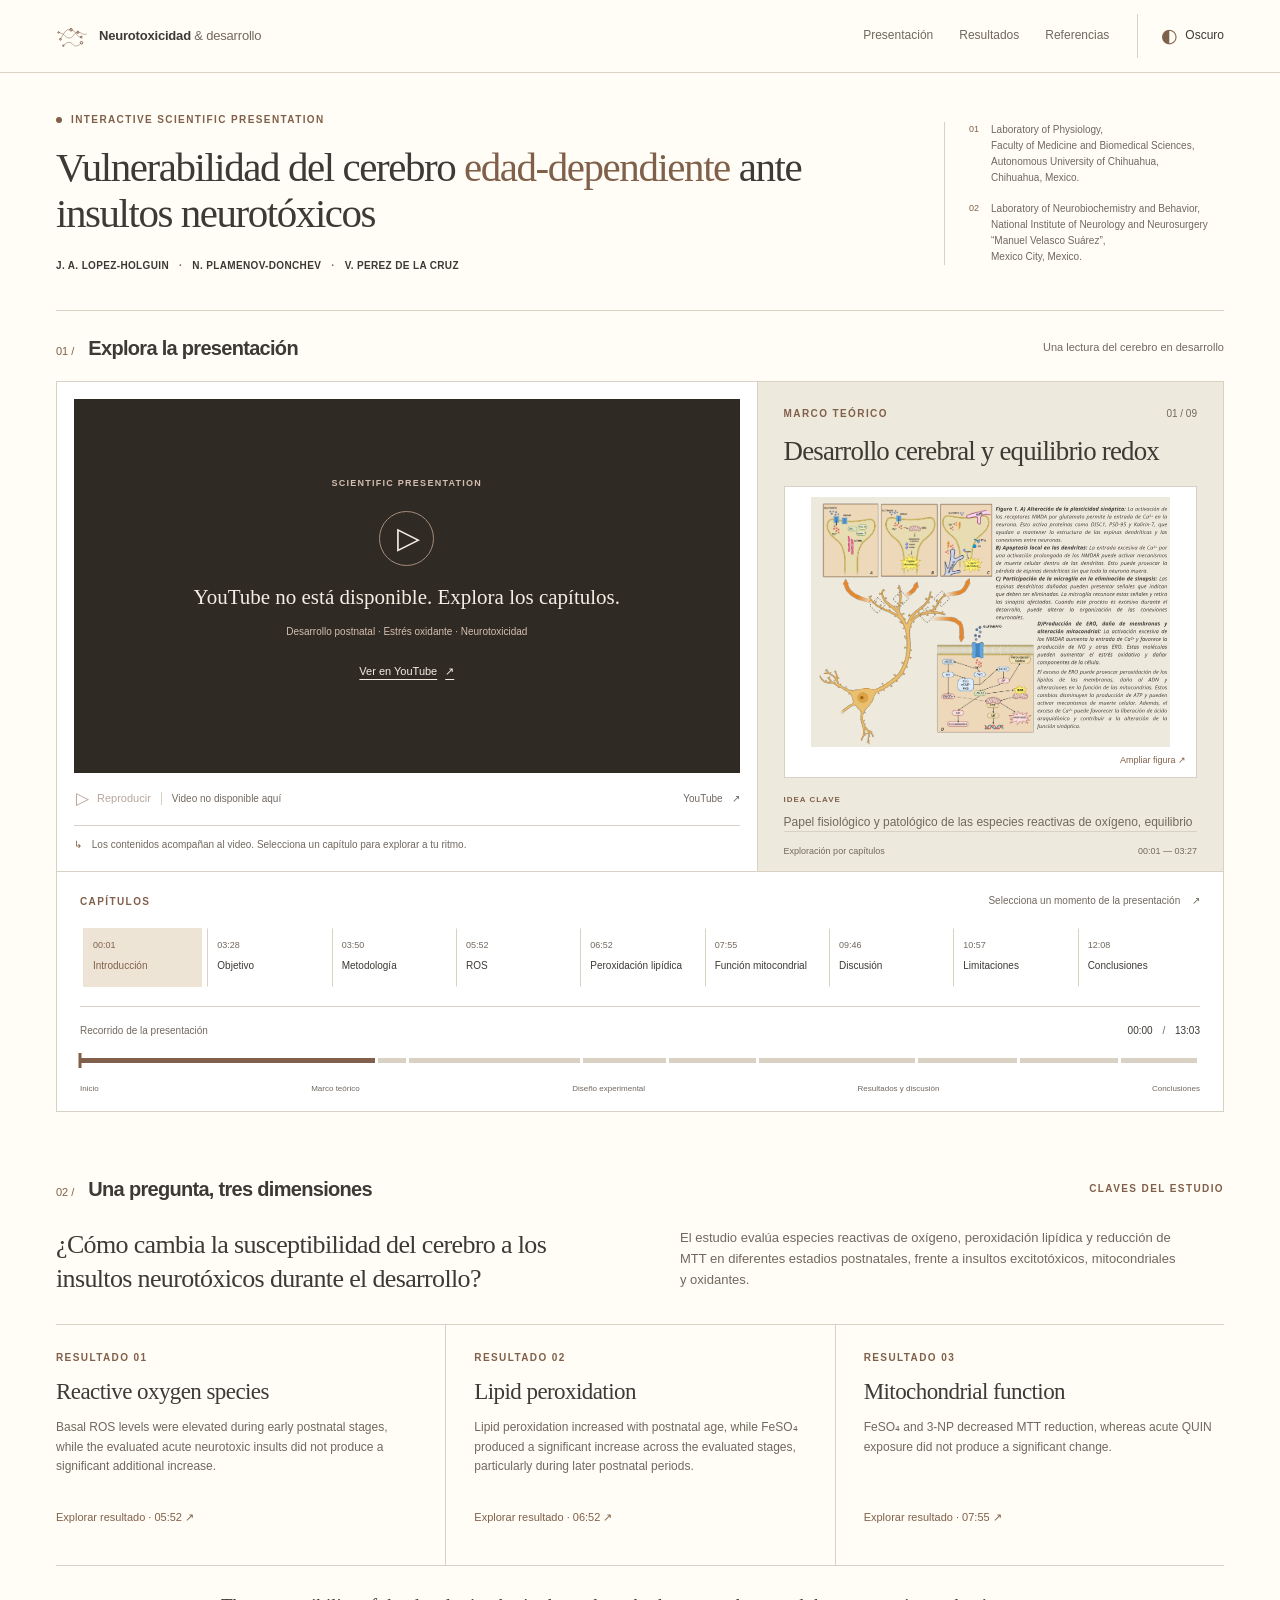
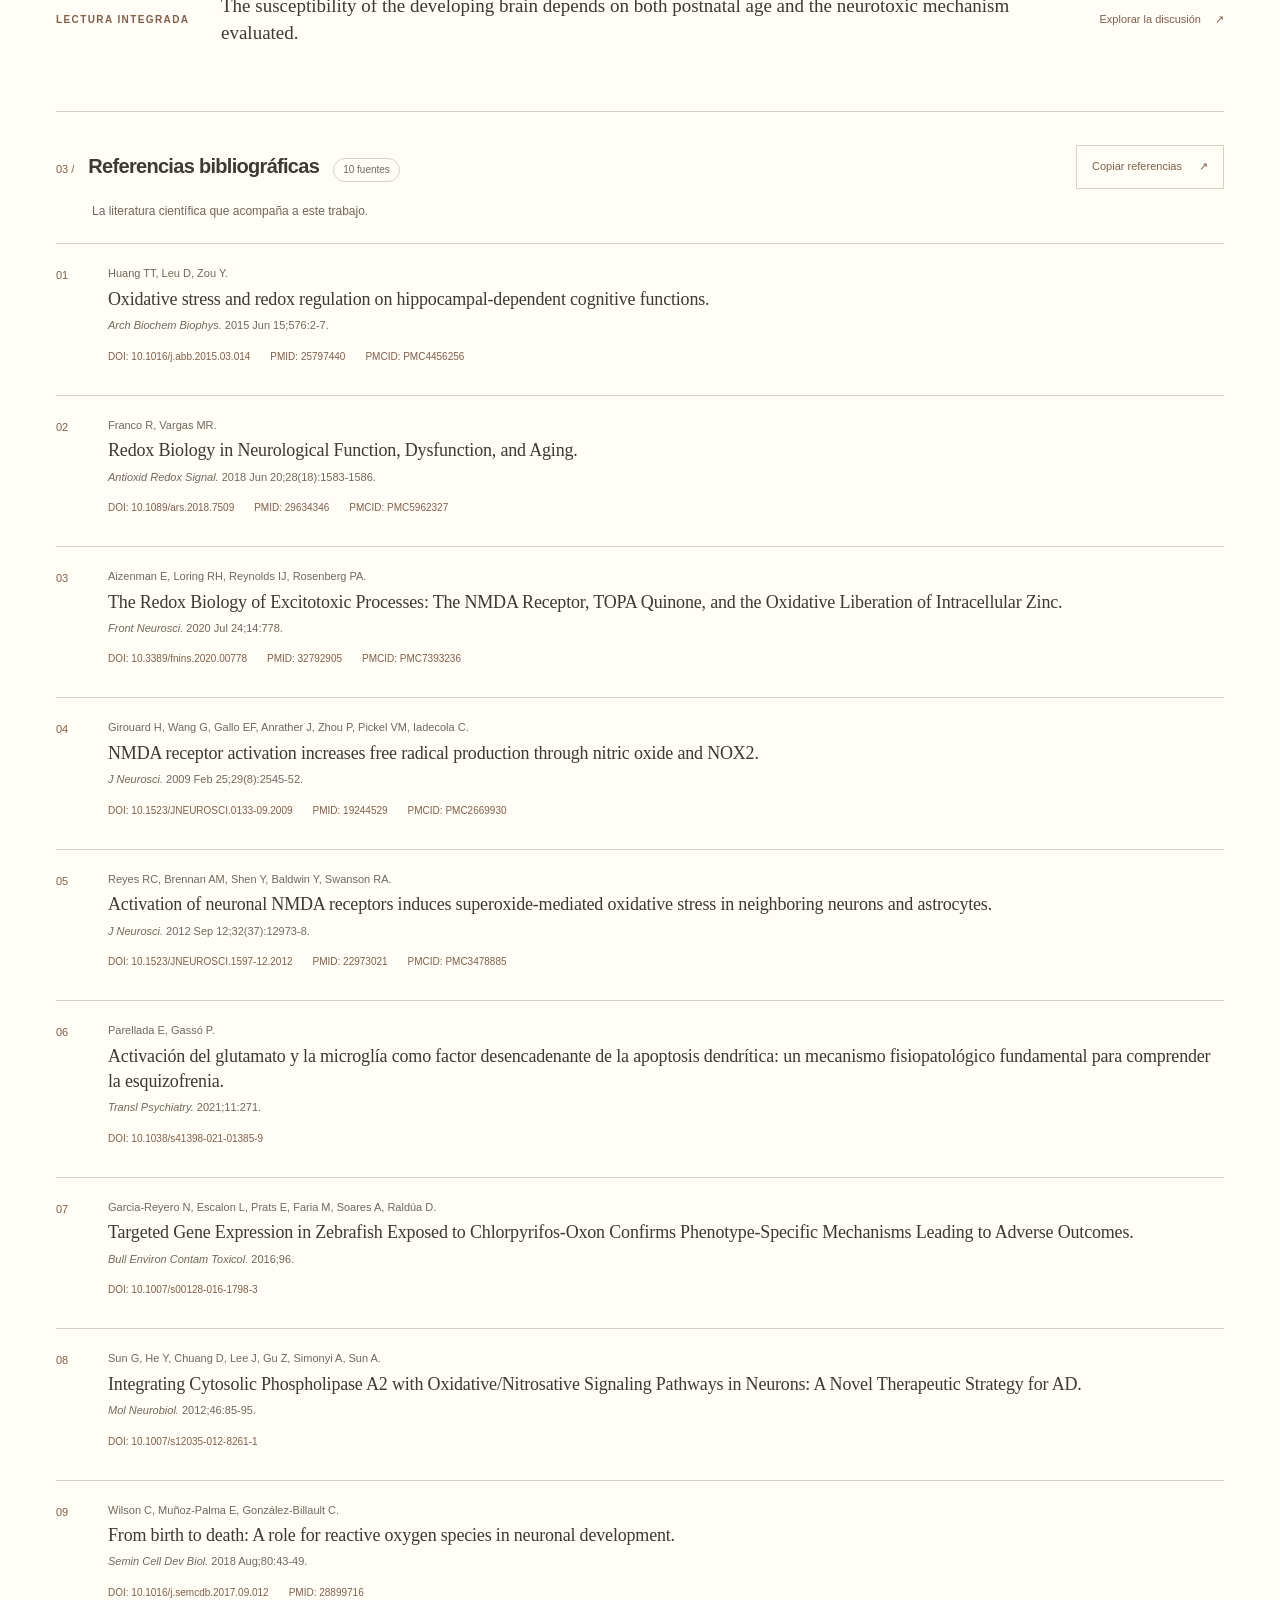
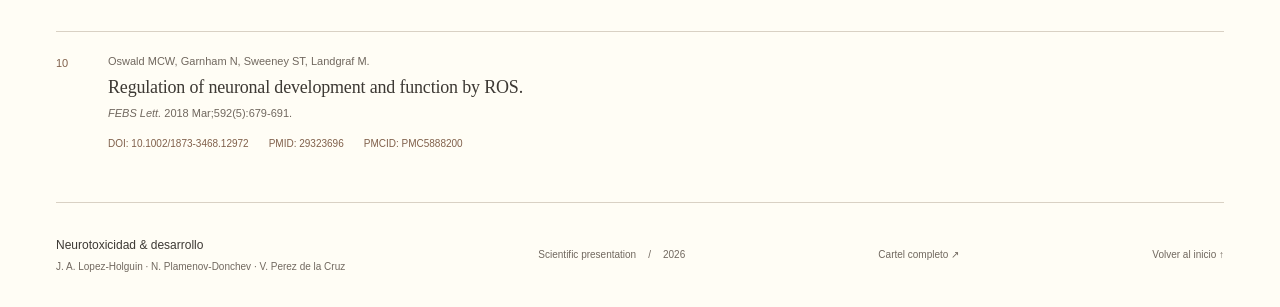
==== commit 9357b698: "Add interactive scientific presentation" ====
--- a/index.html
+++ b/index.html
@@ -1,155 +1,155 @@
-<!DOCTYPE html>
+<!doctype html>
 <html lang="es">
 <head>
-  <meta charset="UTF-8">
-  <meta name="viewport" content="width=device-width, initial-scale=1.0">
-  <meta name="description" content="Referencias bibliográficas del proyecto Vulnerabilidad del cerebro edad-dependiente ante insultos neurotóxicos. Biblioteca científica de neurociencias.">
-  <title>Referencias Científicas — Vulnerabilidad del cerebro edad-dependiente ante insultos neurotóxicos</title>
-  
-  <!-- Fonts: Editorial serif + clean sans-serif -->
-  <link rel="preconnect" href="https://fonts.googleapis.com">
-  <link rel="preconnect" href="https://fonts.gstatic.com" crossorigin>
-  <link href="https://fonts.googleapis.com/css2?family=Playfair+Display:wght@400;600;700&family=Inter:wght@300;400;500;600&display=swap" rel="stylesheet">
-  
+  <meta charset="utf-8">
+  <meta name="viewport" content="width=device-width, initial-scale=1">
+  <meta name="description" content="Vulnerabilidad del cerebro edad-dependiente ante insultos neurotóxicos. Presentación científica interactiva con video, resultados sincronizados y referencias bibliográficas.">
+  <meta name="referrer" content="strict-origin-when-cross-origin">
+  <meta property="og:type" content="website">
+  <meta property="og:locale" content="es_MX">
+  <meta property="og:title" content="Vulnerabilidad del cerebro edad-dependiente ante insultos neurotóxicos">
+  <meta property="og:description" content="Una presentación interactiva sobre desarrollo postnatal, equilibrio redox y susceptibilidad a los insultos neurotóxicos.">
+  <meta name="theme-color" content="#fffdf5">
+  <title>Vulnerabilidad del cerebro edad-dependiente ante insultos neurotóxicos</title>
+  <link rel="icon" href="data:image/svg+xml,%3Csvg xmlns='http://www.w3.org/2000/svg' viewBox='0 0 40 40'%3E%3Crect width='40' height='40' rx='8' fill='%2380604b'/%3E%3Cpath d='M10 29V11l20 18V11' stroke='%23ffffff' stroke-width='3' fill='none'/%3E%3C/svg%3E">
   <link rel="stylesheet" href="style.css">
+  <script src="script.js" defer></script>
 </head>
 <body>
-  <!-- Subtle Background Pattern -->
-  <div class="bg-pattern" aria-hidden="true"></div>
+  <a class="skip-link" href="#presentation">Saltar a la presentación</a>
+  <header class="site-header">
+    <div class="container header-inner">
+      <a class="brand" href="#top" aria-label="Neurotoxicidad y desarrollo. Inicio">
+        <svg class="neural-mark" viewBox="0 0 180 180" aria-hidden="true"><g fill="none" stroke="currentColor" stroke-width="5"><path d="M24 105C43 76 50 46 82 53s31 45 56 40M14 68c34 5 34 29 58 30s25-32 47-31 31 18 48 9M40 140c22-25 42-21 52-7s31 11 47-9" opacity=".55"/><circle cx="24" cy="105" r="5"/><circle cx="82" cy="53" r="7"/><circle cx="138" cy="93" r="5"/><circle cx="14" cy="68" r="4"/><circle cx="119" cy="67" r="6"/><circle cx="40" cy="140" r="4"/><circle cx="139" cy="124" r="7"/></g></svg>
+        <span>Neurotoxicidad <span class="brand-secondary">& desarrollo</span></span>
+      </a>
+      <nav class="top-nav" aria-label="Navegación principal">
+        <a href="#presentation">Presentación</a><a href="#results">Resultados</a><a href="#references">Referencias</a>
+      </nav>
+      <button id="themeButton" class="theme-button" type="button" aria-label="Cambiar a modo oscuro"><span class="theme-symbol" aria-hidden="true">◐</span><span class="theme-label">Oscuro</span></button>
+    </div>
+  </header>
 
-  <!-- Navigation -->
-  <nav class="navbar" role="navigation" aria-label="Navegación principal">
-    <div class="nav-container">
-      <div class="nav-logo">
-        <span class="logo-accent">‖</span> Referencias
+  <main id="top" class="container">
+    <section class="hero" aria-labelledby="project-title">
+      <div class="hero-heading">
+        <p class="eyebrow"><span class="status-dot" aria-hidden="true"></span><span lang="en">Interactive scientific presentation</span></p>
+        <h1 id="project-title">Vulnerabilidad del cerebro <em>edad-dependiente</em> ante insultos neurotóxicos</h1>
+        <p class="project-authors">J. A. LOPEZ-HOLGUIN <span>·</span> N. PLAMENOV-DONCHEV <span>·</span> V. PEREZ DE LA CRUZ</p>
       </div>
-      <div class="nav-links">
-        <a href="#about" class="nav-link">Proyecto</a>
-        <a href="#references" class="nav-link">Referencias</a>
-      </div>
-    </div>
-  </nav>
-
-  <!-- Main Content -->
-  <main class="site-main">
-    
-    <!-- Hero / Header Section -->
-    <header class="hero">
-      <div class="hero-container">
-        <!-- Field Label -->
-        <div class="hero-label">
-          NEUROCIENCIA INVESTIGACIÓN
-        </div>
-        
-        <!-- Main Title -->
-        <h1 class="hero-title">
-          Vulnerabilidad del cerebro<br>
-          edad-dependiente ante<br>
-          insultos neurotóxicos
-        </h1>
-        
-        <!-- Authors -->
-        <div class="hero-meta">
-          <p class="authors">
-            López-Holguín A. · Pérez-de-la-Cruz V. · Plamenov-Donchev N.
-          </p>
-        </div>
-        
-        <!-- Institutions -->
-        <div class="hero-institutions">
-          <div class="institution">
-            Universidad Autónoma de Chihuahua<br>
-            Laboratorio de Fisiología, FMYCB
-          </div>
-          <div class="institution">
-            Instituto Nacional de Neurología y Neurocirugía<br>
-            "Manuel Velasco Suárez" · Laboratorio de Neurobioquímica y Conducta
-          </div>
-        </div>
-        
-        <!-- Decorative Line -->
-        <div class="hero-divider"></div>
-      </div>
-    </header>
-
-    <!-- About Section -->
-    <section id="about" class="about-section">
-      <div class="section-container">
-        <div class="about-content">
-          <p class="about-text">
-            El desarrollo del sistema nervioso central depende de un equilibrio redox que participa en procesos como la neurogénesis, el metabolismo energético y la plasticidad sináptica.
-          </p>
-          
-          <p class="about-text">
-            Este proyecto estudia cómo la susceptibilidad del cerebro frente a insultos oxidativos, mitocondriales y excitotóxicos cambia durante el desarrollo posnatal.
-          </p>
-          
-          <div class="about-objective">
-            <div class="objective-label">Objetivo</div>
-            <p class="objective-text">
-              Determinar la susceptibilidad del cerebro en diferentes estadios posnatales al daño excitotóxico, mitocondrial y oxidante.
-            </p>
-          </div>
-        </div>
+      <div class="affiliations" lang="en">
+        <p><span class="affiliation-number">01</span><span>Laboratory of Physiology,<br>Faculty of Medicine and Biomedical Sciences,<br>Autonomous University of Chihuahua,<br>Chihuahua, Mexico.</span></p>
+        <p><span class="affiliation-number">02</span><span>Laboratory of Neurobiochemistry and Behavior,<br>National Institute of Neurology and Neurosurgery<br>“Manuel Velasco Suárez”,<br>Mexico City, Mexico.</span></p>
       </div>
     </section>
 
-    <!-- References Section -->
-    <section id="references" class="references-section" aria-label="Biblioteca de referencias científicas">
-      <div class="section-container">
-        
-        <!-- Section Header -->
-        <div class="references-header">
-          <h2 class="ref-title">Referencias</h2>
-          <p class="ref-description">Fuentes bibliográficas utilizadas</p>
+    <section id="presentation" class="presentation" aria-labelledby="presentation-title">
+      <div class="section-heading">
+        <div class="heading-group"><span class="section-number">01 /</span><h2 id="presentation-title">Explora la presentación</h2></div>
+        <p class="section-note">Una lectura del cerebro en desarrollo</p>
+      </div>
+      <div class="presentation-workspace">
+        <div class="media-column">
+          <div class="video-frame" id="video-frame" aria-busy="true">
+            <div id="youtube-player"></div>
+            <div id="video-placeholder" class="video-placeholder" role="status">
+              <span class="eyebrow" lang="en">Scientific presentation</span>
+              <span class="placeholder-play" aria-hidden="true">▷</span>
+              <p id="video-status">Cargando la presentación…</p>
+              <span class="video-placeholder-note">Desarrollo postnatal · Estrés oxidante · Neurotoxicidad</span>
+              <a class="placeholder-link" data-video-link href="https://www.youtube.com/watch?v=DtUZBM2LZTA" target="_blank" rel="noopener noreferrer">Ver en YouTube <span aria-hidden="true">↗</span></a>
+            </div>
+          </div>
+          <div class="video-toolbar">
+            <div class="playback-info"><button id="playButton" class="play-button" type="button" disabled aria-label="Reproducir video"><span id="play-icon" aria-hidden="true">▷</span><span id="play-label">Reproducir</span></button><span class="toolbar-divider" aria-hidden="true"></span><span id="playback-status" role="status">Conectando con YouTube</span></div>
+            <a data-video-link href="https://www.youtube.com/watch?v=DtUZBM2LZTA" target="_blank" rel="noopener noreferrer" aria-label="Abrir presentación en YouTube, en una pestaña nueva">YouTube <span aria-hidden="true">↗</span></a>
+          </div>
+          <p class="presentation-hint"><span aria-hidden="true">↳</span> Los contenidos acompañan al video. Selecciona un capítulo para explorar a tu ritmo.</p>
         </div>
+        <aside class="active-panel" aria-labelledby="active-title">
+          <div class="panel-topline"><p id="active-eyebrow" class="eyebrow">Marco teórico</p><span id="active-index" class="panel-index">01 / 09</span></div>
+          <div id="active-content" class="active-content" tabindex="0" role="region" aria-labelledby="active-title"><h3 id="active-title">Desarrollo cerebral y equilibrio redox</h3><p>Explora el papel de las especies reactivas de oxígeno a lo largo del desarrollo postnatal.</p></div>
+          <div class="panel-bottomline"><span id="panel-mode"><span class="status-dot" aria-hidden="true"></span> Contenido del capítulo</span><span id="active-time">00:01 — 03:27</span></div>
+        </aside>
+      </div>
+      <p id="chapter-announcement" class="sr-only" role="status" aria-live="polite" aria-atomic="true"></p>
+      <div class="presentation-navigation">
+        <div class="chapters-heading"><span class="eyebrow">Capítulos</span><span class="navigation-hint">Selecciona un momento de la presentación <span aria-hidden="true">↗</span></span></div>
+        <nav id="chapters" class="chapters" aria-label="Capítulos de la presentación"></nav>
+        <div class="timeline-area">
+          <div class="timeline-heading"><label for="timeline-seek">Recorrido de la presentación</label><span class="timecode"><span id="current-time">00:00</span> <span class="time-separator">/</span> <span id="total-time">13:03</span></span></div>
+          <div class="timeline-control" id="timeline-control">
+            <div id="timeline-segments" class="timeline-segments" aria-hidden="true"></div>
+            <div id="timeline-progress" class="timeline-progress" aria-hidden="true"></div>
+            <div id="timeline-position" class="timeline-position" aria-hidden="true"></div>
+            <input id="timeline-seek" class="timeline-seek" type="range" min="0" max="783" value="0" step="1" aria-label="Posición en el video" aria-valuetext="00:00, Introducción">
+          </div>
+          <div class="timeline-labels" aria-hidden="true"><span>Inicio</span><span>Marco teórico</span><span>Diseño experimental</span><span>Resultados y discusión</span><span>Conclusiones</span></div>
+        </div>
+      </div>
+      <noscript><p class="noscript-message">Activa JavaScript para sincronizar el video y explorar los capítulos. Puedes <a href="https://www.youtube.com/watch?v=DtUZBM2LZTA">ver la presentación en YouTube</a> y consultar todas las referencias a continuación.</p></noscript>
+    </section>
 
-        <!-- References List -->
-        <div id="references-list" class="references-list" role="region" aria-label="Lista de referencias">
-          <!-- Populated by JavaScript -->
-        </div>
+    <section id="results" class="results-section" aria-labelledby="results-title">
+      <div class="section-heading"><div class="heading-group"><span class="section-number">02 /</span><h2 id="results-title">Una pregunta, tres dimensiones</h2></div><span class="eyebrow">Claves del estudio</span></div>
+      <div class="study-overview"><p class="study-question">¿Cómo cambia la susceptibilidad del cerebro a los insultos neurotóxicos durante el desarrollo?</p><p>El estudio evalúa especies reactivas de oxígeno, peroxidación lipídica y reducción de MTT en diferentes estadios postnatales, frente a insultos excitotóxicos, mitocondriales y oxidantes.</p></div>
+      <div id="result-summaries" class="result-summaries"></div>
+      <div class="study-takeaway"><span class="eyebrow">Lectura integrada</span><p lang="en">The susceptibility of the developing brain depends on both postnatal age and the neurotoxic mechanism evaluated.</p><a href="#presentation" data-section="discussion">Explorar la discusión <span aria-hidden="true">↗</span></a></div>
+    </section>
 
+    <section id="references" class="references-section" aria-labelledby="references-title">
+      <div class="section-heading references-heading"><div class="heading-group"><span class="section-number">03 /</span><h2 id="references-title">Referencias bibliográficas</h2><span id="count" class="count">10 fuentes</span></div><button id="copyButton" type="button" class="outline-button">Copiar referencias <span aria-hidden="true">↗</span></button></div>
+      <p class="references-intro">La literatura científica que acompaña a este trabajo.</p>
+      <div class="references" id="reference-list">
+        <!-- Las diez referencias originales se conservan aquí, también sin JavaScript. -->
+        <article class="reference">
+          <span class="ref-number">01</span>
+          <div class="reference-body"><p class="authors">Huang TT, Leu D, Zou Y.</p><h3 class="title">Oxidative stress and redox regulation on hippocampal-dependent cognitive functions.</h3><p class="citation"><i>Arch Biochem Biophys.</i> 2015 Jun 15;576:2-7.</p><nav class="links" aria-label="Enlaces de la referencia 1"><a href="https://doi.org/10.1016/j.abb.2015.03.014" target="_blank" rel="noopener noreferrer">DOI: 10.1016/j.abb.2015.03.014</a> <a href="https://pubmed.ncbi.nlm.nih.gov/25797440/" target="_blank" rel="noopener noreferrer">PMID: 25797440</a> <a href="https://pmc.ncbi.nlm.nih.gov/articles/PMC4456256/" target="_blank" rel="noopener noreferrer">PMCID: PMC4456256</a></nav></div>
+        </article>
+        <article class="reference">
+          <span class="ref-number">02</span>
+          <div class="reference-body"><p class="authors">Franco R, Vargas MR.</p><h3 class="title">Redox Biology in Neurological Function, Dysfunction, and Aging.</h3><p class="citation"><i>Antioxid Redox Signal.</i> 2018 Jun 20;28(18):1583-1586.</p><nav class="links" aria-label="Enlaces de la referencia 2"><a href="https://doi.org/10.1089/ars.2018.7509" target="_blank" rel="noopener noreferrer">DOI: 10.1089/ars.2018.7509</a> <a href="https://pubmed.ncbi.nlm.nih.gov/29634346/" target="_blank" rel="noopener noreferrer">PMID: 29634346</a> <a href="https://pmc.ncbi.nlm.nih.gov/articles/PMC5962327/" target="_blank" rel="noopener noreferrer">PMCID: PMC5962327</a></nav></div>
+        </article>
+        <article class="reference">
+          <span class="ref-number">03</span>
+          <div class="reference-body"><p class="authors">Aizenman E, Loring RH, Reynolds IJ, Rosenberg PA.</p><h3 class="title">The Redox Biology of Excitotoxic Processes: The NMDA Receptor, TOPA Quinone, and the Oxidative Liberation of Intracellular Zinc.</h3><p class="citation"><i>Front Neurosci.</i> 2020 Jul 24;14:778.</p><nav class="links" aria-label="Enlaces de la referencia 3"><a href="https://doi.org/10.3389/fnins.2020.00778" target="_blank" rel="noopener noreferrer">DOI: 10.3389/fnins.2020.00778</a> <a href="https://pubmed.ncbi.nlm.nih.gov/32792905/" target="_blank" rel="noopener noreferrer">PMID: 32792905</a> <a href="https://pmc.ncbi.nlm.nih.gov/articles/PMC7393236/" target="_blank" rel="noopener noreferrer">PMCID: PMC7393236</a></nav></div>
+        </article>
+        <article class="reference">
+          <span class="ref-number">04</span>
+          <div class="reference-body"><p class="authors">Girouard H, Wang G, Gallo EF, Anrather J, Zhou P, Pickel VM, Iadecola C.</p><h3 class="title">NMDA receptor activation increases free radical production through nitric oxide and NOX2.</h3><p class="citation"><i>J Neurosci.</i> 2009 Feb 25;29(8):2545-52.</p><nav class="links" aria-label="Enlaces de la referencia 4"><a href="https://doi.org/10.1523/JNEUROSCI.0133-09.2009" target="_blank" rel="noopener noreferrer">DOI: 10.1523/JNEUROSCI.0133-09.2009</a> <a href="https://pubmed.ncbi.nlm.nih.gov/19244529/" target="_blank" rel="noopener noreferrer">PMID: 19244529</a> <a href="https://pmc.ncbi.nlm.nih.gov/articles/PMC2669930/" target="_blank" rel="noopener noreferrer">PMCID: PMC2669930</a></nav></div>
+        </article>
+        <article class="reference">
+          <span class="ref-number">05</span>
+          <div class="reference-body"><p class="authors">Reyes RC, Brennan AM, Shen Y, Baldwin Y, Swanson RA.</p><h3 class="title">Activation of neuronal NMDA receptors induces superoxide-mediated oxidative stress in neighboring neurons and astrocytes.</h3><p class="citation"><i>J Neurosci.</i> 2012 Sep 12;32(37):12973-8.</p><nav class="links" aria-label="Enlaces de la referencia 5"><a href="https://doi.org/10.1523/JNEUROSCI.1597-12.2012" target="_blank" rel="noopener noreferrer">DOI: 10.1523/JNEUROSCI.1597-12.2012</a> <a href="https://pubmed.ncbi.nlm.nih.gov/22973021/" target="_blank" rel="noopener noreferrer">PMID: 22973021</a> <a href="https://pmc.ncbi.nlm.nih.gov/articles/PMC3478885/" target="_blank" rel="noopener noreferrer">PMCID: PMC3478885</a></nav></div>
+        </article>
+        <article class="reference">
+          <span class="ref-number">06</span>
+          <div class="reference-body"><p class="authors">Parellada E, Gassó P.</p><h3 class="title">Activación del glutamato y la microglía como factor desencadenante de la apoptosis dendrítica: un mecanismo fisiopatológico fundamental para comprender la esquizofrenia.</h3><p class="citation"><i>Transl Psychiatry.</i> 2021;11:271.</p><nav class="links" aria-label="Enlaces de la referencia 6"><a href="https://doi.org/10.1038/s41398-021-01385-9" target="_blank" rel="noopener noreferrer">DOI: 10.1038/s41398-021-01385-9</a></nav></div>
+        </article>
+        <article class="reference">
+          <span class="ref-number">07</span>
+          <div class="reference-body"><p class="authors">Garcia-Reyero N, Escalon L, Prats E, Faria M, Soares A, Raldúa D.</p><h3 class="title">Targeted Gene Expression in Zebrafish Exposed to Chlorpyrifos-Oxon Confirms Phenotype-Specific Mechanisms Leading to Adverse Outcomes.</h3><p class="citation"><i>Bull Environ Contam Toxicol.</i> 2016;96.</p><nav class="links" aria-label="Enlaces de la referencia 7"><a href="https://doi.org/10.1007/s00128-016-1798-3" target="_blank" rel="noopener noreferrer">DOI: 10.1007/s00128-016-1798-3</a></nav></div>
+        </article>
+        <article class="reference">
+          <span class="ref-number">08</span>
+          <div class="reference-body"><p class="authors">Sun G, He Y, Chuang D, Lee J, Gu Z, Simonyi A, Sun A.</p><h3 class="title">Integrating Cytosolic Phospholipase A2 with Oxidative/Nitrosative Signaling Pathways in Neurons: A Novel Therapeutic Strategy for AD.</h3><p class="citation"><i>Mol Neurobiol.</i> 2012;46:85-95.</p><nav class="links" aria-label="Enlaces de la referencia 8"><a href="https://doi.org/10.1007/s12035-012-8261-1" target="_blank" rel="noopener noreferrer">DOI: 10.1007/s12035-012-8261-1</a></nav></div>
+        </article>
+        <article class="reference">
+          <span class="ref-number">09</span>
+          <div class="reference-body"><p class="authors">Wilson C, Muñoz-Palma E, González-Billault C.</p><h3 class="title">From birth to death: A role for reactive oxygen species in neuronal development.</h3><p class="citation"><i>Semin Cell Dev Biol.</i> 2018 Aug;80:43-49.</p><nav class="links" aria-label="Enlaces de la referencia 9"><a href="https://doi.org/10.1016/j.semcdb.2017.09.012" target="_blank" rel="noopener noreferrer">DOI: 10.1016/j.semcdb.2017.09.012</a> <a href="https://pubmed.ncbi.nlm.nih.gov/28899716/" target="_blank" rel="noopener noreferrer">PMID: 28899716</a></nav></div>
+        </article>
+        <article class="reference">
+          <span class="ref-number">10</span>
+          <div class="reference-body"><p class="authors">Oswald MCW, Garnham N, Sweeney ST, Landgraf M.</p><h3 class="title">Regulation of neuronal development and function by ROS.</h3><p class="citation"><i>FEBS Lett.</i> 2018 Mar;592(5):679-691.</p><nav class="links" aria-label="Enlaces de la referencia 10"><a href="https://doi.org/10.1002/1873-3468.12972" target="_blank" rel="noopener noreferrer">DOI: 10.1002/1873-3468.12972</a> <a href="https://pubmed.ncbi.nlm.nih.gov/29323696/" target="_blank" rel="noopener noreferrer">PMID: 29323696</a> <a href="https://pmc.ncbi.nlm.nih.gov/articles/PMC5888200/" target="_blank" rel="noopener noreferrer">PMCID: PMC5888200</a></nav></div>
+        </article>
       </div>
     </section>
-
-    <!-- Footer -->
-    <footer class="site-footer">
-      <div class="footer-container">
-        <div class="footer-section">
-          <h2 class="footer-title">Vulnerabilidad del cerebro edad-dependiente ante insultos neurotóxicos</h2>
-        </div>
-        
-        <div class="footer-section">
-          <p class="footer-authors">
-            <strong>Autores:</strong><br>
-            López-Holguín A.<br>
-            Pérez-de-la-Cruz V.<br>
-            Plamenov-Donchev N.
-          </p>
-        </div>
-        
-        <div class="footer-section">
-          <p class="footer-affiliations">
-            <strong>Instituciones:</strong><br>
-            Universidad Autónoma de Chihuahua<br>
-            Instituto Nacional de Neurología y Neurocirugía
-          </p>
-        </div>
-      </div>
-      
-      <div class="footer-bottom">
-        <p class="footer-meta">Proyecto científico en neurociencias · 2024</p>
-      </div>
-    </footer>
-
+    <footer class="site-footer"><div><strong>Neurotoxicidad & desarrollo</strong><span>J. A. Lopez-Holguin · N. Plamenov-Donchev · V. Perez de la Cruz</span></div><p><span lang="en">Scientific presentation</span> <span aria-hidden="true">/</span> 2026</p><a href="assets/poster.svg" target="_blank" rel="noopener noreferrer">Cartel completo ↗</a><a href="#top">Volver al inicio ↑</a></footer>
   </main>
 
-  <!-- Toast for Copy Feedback -->
-  <div id="toast" class="toast" role="status" aria-live="polite" aria-atomic="true">
-    <span class="toast-icon">✓</span>
-    <span class="toast-text">Copiado al portapapeles</span>
-  </div>
-
-  <script src="script.js"></script>
+  <dialog id="figure-modal" class="figure-modal" aria-labelledby="modal-title" aria-describedby="modal-description">
+    <div class="modal-shell"><div class="modal-header"><div><p class="eyebrow">Figura del cartel científico</p><h2 id="modal-title"></h2></div><button id="modal-close" type="button" class="modal-close" aria-label="Cerrar figura ampliada" autofocus>×</button></div><div id="modal-visual" class="modal-visual"></div><p id="modal-description" class="modal-description">El video está pausado. Puedes reanudarlo cuando cierres esta figura.</p></div>
+  </dialog>
+  <div id="toast" class="toast" role="status" aria-live="polite"></div>
 </body>
 </html>
--- a/style.css
+++ b/style.css
@@ -1,724 +1,350 @@
-/* ============================================
-   SCIENTIFIC REFERENCE LIBRARY
-   Palette: Ivory, Sage Green, Warm Accents
-   Editorial + Minimalist + Academic
-   ============================================ */
-
 :root {
-  /* Primary Palette - Academic Editorial */
-  --bg-primary: #F3F0E7;
-  --bg-secondary: #E9E5D9;
-  --surface: #FAF9F5;
-  --text-primary: #252923;
-  --text-secondary: #5F625B;
-  --text-muted: #85867F;
-  
-  /* Green Accents */
-  --green-primary: #596653;
-  --green-dark: #3F493D;
-  --green-light: #788271;
-  
-  /* Warm Accent */
-  --accent-warm: #A47D5B;
-  
-  /* Borders */
-  --border-color: #D7D3C8;
-  --border-thin: 1px solid var(--border-color);
-  
-  /* Spacing */
-  --spacing-xs: 0.5rem;
-  --spacing-sm: 1rem;
-  --spacing-md: 1.5rem;
-  --spacing-lg: 2rem;
-  --spacing-xl: 3rem;
-  --spacing-2xl: 4rem;
-  
-  /* Typography */
-  --font-serif: 'Playfair Display', Georgia, serif;
-  --font-sans: 'Inter', -apple-system, BlinkMacSystemFont, 'Segoe UI', sans-serif;
-  
-  /* Shadows - subtle */
-  --shadow-sm: 0 2px 8px rgba(37, 41, 35, 0.08);
-  --shadow-md: 0 4px 12px rgba(37, 41, 35, 0.1);
-}
-
-/* ============================================
-   RESET & BASE STYLES
-   ============================================ */
-
-* {
-  margin: 0;
-  padding: 0;
-  box-sizing: border-box;
-}
-
-html {
-  scroll-behavior: smooth;
-}
-
-body {
-  background-color: var(--bg-primary);
-  color: var(--text-primary);
-  font-family: var(--font-sans);
-  font-size: 16px;
-  line-height: 1.6;
-  font-weight: 400;
-  letter-spacing: 0.3px;
-}
-
-/* ============================================
-   BACKGROUND PATTERN
-   ============================================ */
-
-.bg-pattern {
-  position: fixed;
-  top: 0;
-  left: 0;
-  width: 100%;
-  height: 100%;
-  background-image:
-    radial-gradient(circle at 20% 50%, rgba(89, 102, 83, 0.03) 0%, transparent 50%),
-    radial-gradient(circle at 80% 80%, rgba(164, 125, 91, 0.02) 0%, transparent 50%);
-  pointer-events: none;
-  z-index: -1;
-}
-
-/* ============================================
-   TYPOGRAPHY
-   ============================================ */
-
-h1, h2, h3, h4, h5, h6 {
-  font-family: var(--font-serif);
-  font-weight: 600;
-  line-height: 1.2;
-  color: var(--text-primary);
-}
-
-h1 {
-  font-size: 3.5rem;
-  line-height: 1.15;
-  letter-spacing: -0.5px;
-}
-
-h2 {
-  font-size: 2rem;
-  margin-bottom: var(--spacing-lg);
-}
-
-h3 {
-  font-size: 1.3rem;
-  margin-bottom: var(--spacing-md);
-}
-
-p {
-  margin-bottom: var(--spacing-md);
-  line-height: 1.8;
-}
-
-a {
-  color: var(--green-primary);
-  text-decoration: none;
-  transition: color 0.25s ease;
-  border-bottom: 1px solid transparent;
-}
-
-a:hover {
-  color: var(--accent-warm);
-  border-bottom: 1px solid var(--accent-warm);
-}
-
-/* ============================================
-   NAVIGATION
-   ============================================ */
-
-.navbar {
-  position: sticky;
-  top: 0;
-  z-index: 100;
-  background: var(--surface);
-  border-bottom: var(--border-thin);
-  padding: var(--spacing-md) var(--spacing-lg);
-  backdrop-filter: blur(10px);
-}
-
-.nav-container {
-  max-width: 1200px;
-  margin: 0 auto;
-  display: flex;
-  justify-content: space-between;
-  align-items: center;
-}
-
-.nav-logo {
-  font-family: var(--font-serif);
-  font-size: 1rem;
-  font-weight: 600;
-  color: var(--text-primary);
-  letter-spacing: 1px;
-}
-
-.logo-accent {
-  color: var(--green-primary);
-  margin-right: 0.5rem;
-  font-weight: 700;
-}
-
-.nav-links {
-  display: flex;
-  gap: var(--spacing-lg);
-}
-
-.nav-link {
-  font-size: 0.85rem;
-  font-weight: 500;
-  letter-spacing: 0.5px;
-  color: var(--text-secondary);
-  text-transform: uppercase;
-  transition: color 0.25s ease;
-}
-
-.nav-link:hover {
-  color: var(--green-primary);
-  border-bottom: none;
-}
-
-@media (max-width: 768px) {
-  .navbar {
-    padding: var(--spacing-md);
-  }
-
-  .nav-container {
-    flex-direction: column;
-    gap: var(--spacing-md);
-    text-align: center;
-  }
-
-  .nav-links {
-    gap: var(--spacing-md);
-  }
-}
-
-/* ============================================
-   HERO SECTION
-   ============================================ */
-
-.hero {
-  padding: var(--spacing-2xl) var(--spacing-lg);
-  background: var(--surface);
-  border-bottom: var(--border-thin);
-}
-
-.hero-container {
-  max-width: 900px;
-  margin: 0 auto;
-  text-align: center;
-}
-
-.hero-label {
-  font-size: 0.75rem;
-  font-weight: 600;
-  letter-spacing: 2px;
-  text-transform: uppercase;
-  color: var(--text-muted);
-  margin-bottom: var(--spacing-md);
-  display: block;
-}
-
-.hero-title {
-  font-size: clamp(2.5rem, 8vw, 3.5rem);
-  margin-bottom: var(--spacing-lg);
-  color: var(--text-primary);
-  font-weight: 600;
-  letter-spacing: -0.5px;
-  line-height: 1.2;
-}
-
-.hero-meta {
-  margin-bottom: var(--spacing-lg);
-}
-
-.authors {
-  font-size: 1rem;
-  font-weight: 500;
-  color: var(--text-secondary);
-  letter-spacing: 0.3px;
-  margin-bottom: var(--spacing-md);
-}
-
-.hero-institutions {
-  display: grid;
-  grid-template-columns: repeat(auto-fit, minmax(250px, 1fr));
-  gap: var(--spacing-lg);
-  margin-bottom: var(--spacing-xl);
-  font-size: 0.85rem;
-  color: var(--text-secondary);
-  line-height: 1.8;
-}
-
-.institution {
-  padding: var(--spacing-md);
-  background: var(--bg-primary);
-  border: var(--border-thin);
-  border-radius: 2px;
-}
-
-.hero-divider {
-  height: 1px;
-  background: var(--border-color);
-  margin-top: var(--spacing-lg);
-}
-
-@media (max-width: 768px) {
-  .hero {
-    padding: var(--spacing-xl) var(--spacing-md);
-  }
-
-  .hero-title {
-    font-size: 2rem;
-  }
-
-  .hero-institutions {
-    grid-template-columns: 1fr;
-    gap: var(--spacing-md);
-  }
-
-  .institution {
-    padding: var(--spacing-md);
-  }
-}
-
-/* ============================================
-   ABOUT SECTION
-   ============================================ */
-
-.about-section {
-  padding: var(--spacing-2xl) var(--spacing-lg);
-  background: var(--bg-primary);
-  border-bottom: var(--border-thin);
-}
-
-.section-container {
-  max-width: 900px;
-  margin: 0 auto;
-}
-
-.about-content {
-  max-width: 800px;
-  margin: 0 auto;
-}
-
-.about-text {
-  font-size: 1rem;
-  line-height: 1.9;
-  color: var(--text-secondary);
-  margin-bottom: var(--spacing-lg);
-  text-align: justify;
-}
-
-.about-objective {
-  margin-top: var(--spacing-xl);
-  padding: var(--spacing-lg);
-  background: var(--surface);
-  border-left: 3px solid var(--green-primary);
-  border-radius: 2px;
-}
-
-.objective-label {
-  font-family: var(--font-serif);
-  font-size: 0.9rem;
-  font-weight: 600;
-  text-transform: uppercase;
-  letter-spacing: 1px;
-  color: var(--green-primary);
-  margin-bottom: var(--spacing-sm);
-  display: block;
-}
-
-.objective-text {
-  font-size: 1rem;
-  line-height: 1.8;
-  color: var(--text-primary);
-  margin: 0;
-}
-
-@media (max-width: 768px) {
-  .about-section {
-    padding: var(--spacing-xl) var(--spacing-md);
-  }
-
-  .about-text {
-    text-align: left;
-  }
-
-  .about-objective {
-    padding: var(--spacing-md);
-  }
-}
-
-/* ============================================
-   REFERENCES SECTION
-   ============================================ */
-
-.references-section {
-  padding: var(--spacing-2xl) var(--spacing-lg);
-  background: var(--bg-primary);
-}
-
-.references-header {
-  text-align: center;
-  margin-bottom: var(--spacing-2xl);
-  max-width: 800px;
-  margin-left: auto;
-  margin-right: auto;
-}
-
-.ref-count {
-  display: flex;
-  align-items: baseline;
-  justify-content: center;
-  gap: var(--spacing-sm);
-  margin-bottom: var(--spacing-md);
-}
-
-.ref-number {
-  font-family: var(--font-serif);
-  font-size: 2.5rem;
-  font-weight: 700;
-  color: var(--green-primary);
-  line-height: 1;
-}
-
-.ref-label {
-  font-size: 0.75rem;
-  font-weight: 600;
-  letter-spacing: 2px;
-  text-transform: uppercase;
-  color: var(--text-muted);
-}
-
-.ref-description {
-  font-size: 0.95rem;
-  color: var(--text-secondary);
-  font-style: italic;
-}
-
-.references-list {
-  display: flex;
-  flex-direction: column;
-  gap: var(--spacing-xl);
-  max-width: 900px;
-  margin: 0 auto;
-}
-
-/* ============================================
-   REFERENCE CARD
-   ============================================ */
-
-.reference-card {
-  padding: var(--spacing-lg);
-  background: var(--surface);
-  border: var(--border-thin);
-  border-radius: 2px;
-  transition: all 0.3s ease;
-  position: relative;
-  overflow: hidden;
-}
-
-.reference-card::before {
-  content: '';
-  position: absolute;
-  left: 0;
-  top: 0;
-  width: 3px;
-  height: 0;
-  background: var(--green-primary);
-  transition: height 0.3s ease;
-}
-
-.reference-card:hover {
-  border-color: var(--green-primary);
-  box-shadow: var(--shadow-md);
-  background: #FCFAF6;
-}
-
-.reference-card:hover::before {
-  height: 100%;
-}
-
-.reference-number {
-  display: inline-block;
-  font-family: var(--font-serif);
-  font-size: 2rem;
-  font-weight: 700;
-  color: var(--green-primary);
-  margin-bottom: var(--spacing-sm);
-  opacity: 0.8;
-  transition: opacity 0.3s ease;
-}
-
-.reference-card:hover .reference-number {
-  opacity: 1;
-}
-
-.reference-authors {
-  font-weight: 600;
-  font-size: 0.95rem;
-  color: var(--text-primary);
-  margin-bottom: var(--spacing-xs);
-  line-height: 1.5;
-}
-
-.reference-title {
-  font-size: 0.95rem;
-  color: var(--text-secondary);
-  margin-bottom: var(--spacing-md);
-  font-style: italic;
-  line-height: 1.7;
-}
-
-.reference-journal {
-  display: flex;
-  flex-wrap: wrap;
-  gap: var(--spacing-sm);
-  margin-bottom: var(--spacing-md);
-  font-size: 0.85rem;
-  color: var(--text-muted);
-  padding-bottom: var(--spacing-md);
-  border-bottom: var(--border-thin);
-}
-
-.journal-name {
-  font-weight: 600;
-  color: var(--green-dark);
-}
-
-.journal-year {
-  padding-left: var(--spacing-sm);
-}
-
-.journal-year::before {
-  content: '·';
-  margin-right: var(--spacing-sm);
-}
-
-.reference-identifiers {
-  display: flex;
-  flex-wrap: wrap;
-  gap: var(--spacing-sm);
-  margin-top: var(--spacing-md);
-}
-
-.identifier-button {
-  display: inline-flex;
-  align-items: center;
-  gap: var(--spacing-xs);
-  padding: 0.4rem var(--spacing-md);
-  font-size: 0.75rem;
-  font-weight: 600;
-  letter-spacing: 0.5px;
-  background: var(--bg-secondary);
-  color: var(--green-primary);
-  border: 1px solid var(--border-color);
-  border-radius: 1px;
-  transition: all 0.25s ease;
-  white-space: nowrap;
-  cursor: pointer;
-  text-decoration: none;
-}
-
-.identifier-button:hover {
-  background: var(--green-primary);
-  color: var(--surface);
-  border-color: var(--green-primary);
-  transform: translateY(-2px);
-  box-shadow: var(--shadow-sm);
-}
-
-.identifier-button.doi {
-  color: var(--accent-warm);
-  background: rgba(164, 125, 91, 0.08);
-  border-color: rgba(164, 125, 91, 0.3);
-}
-
-.identifier-button.doi:hover {
-  background: var(--accent-warm);
-  color: var(--surface);
-  border-color: var(--accent-warm);
-}
-
-@media (max-width: 768px) {
-  .references-section {
-    padding: var(--spacing-xl) var(--spacing-md);
-  }
-
-  .reference-card {
-    padding: var(--spacing-md);
-  }
-
-  .reference-number {
-    font-size: 1.5rem;
-  }
-
-  .reference-identifiers {
-    gap: var(--spacing-xs);
-  }
-
-  .identifier-button {
-    padding: 0.35rem var(--spacing-sm);
-    font-size: 0.7rem;
-  }
-}
-
-/* ============================================
-   FOOTER
-   ============================================ */
-
-.site-footer {
-  background: var(--bg-secondary);
-  border-top: var(--border-thin);
-  padding: var(--spacing-2xl) var(--spacing-lg);
-}
-
-.footer-container {
-  max-width: 1200px;
-  margin: 0 auto;
-  display: grid;
-  grid-template-columns: repeat(auto-fit, minmax(250px, 1fr));
-  gap: var(--spacing-2xl);
-  margin-bottom: var(--spacing-2xl);
-  padding-bottom: var(--spacing-2xl);
-  border-bottom: var(--border-thin);
-}
-
-.footer-section {
-  text-align: center;
-}
-
-.footer-title {
-  font-family: var(--font-serif);
-  font-size: 1rem;
-  font-weight: 600;
-  color: var(--text-primary);
-  margin-bottom: var(--spacing-md);
-  line-height: 1.5;
-}
-
-.footer-authors,
-.footer-affiliations {
-  font-size: 0.85rem;
-  color: var(--text-secondary);
-  line-height: 1.8;
-}
-
-.footer-authors strong,
-.footer-affiliations strong {
-  color: var(--text-primary);
-  font-weight: 600;
-}
-
-.footer-bottom {
-  text-align: center;
-  max-width: 1200px;
-  margin: 0 auto;
-}
-
-.footer-meta {
-  font-size: 0.75rem;
-  color: var(--text-muted);
-  letter-spacing: 0.5px;
-  text-transform: uppercase;
-}
-
-@media (max-width: 768px) {
-  .site-footer {
-    padding: var(--spacing-xl) var(--spacing-md);
-  }
-
-  .footer-container {
-    gap: var(--spacing-lg);
-    margin-bottom: var(--spacing-lg);
-    padding-bottom: var(--spacing-lg);
-  }
-
-  .footer-title {
-    font-size: 0.95rem;
-  }
-
-  .footer-authors,
-  .footer-affiliations {
-    font-size: 0.8rem;
-  }
-}
-
-/* ============================================
-   TOAST NOTIFICATION
-   ============================================ */
-
-.toast {
-  position: fixed;
-  bottom: -100px;
-  left: 50%;
-  transform: translateX(-50%);
-  padding: var(--spacing-md) var(--spacing-lg);
-  background: var(--green-primary);
-  color: var(--surface);
-  border-radius: 2px;
-  font-weight: 600;
-  font-size: 0.9rem;
-  letter-spacing: 0.5px;
-  z-index: 2000;
-  box-shadow: var(--shadow-md);
-  transition: bottom 0.3s cubic-bezier(0.34, 1.56, 0.64, 1);
-  display: flex;
-  align-items: center;
-  gap: var(--spacing-sm);
-}
-
-.toast.show {
-  bottom: var(--spacing-lg);
-}
-
-.toast-icon {
-  font-weight: 700;
-  font-size: 1rem;
-}
-
-@media (max-width: 768px) {
-  .toast {
-    left: var(--spacing-md);
-    right: var(--spacing-md);
-    transform: none;
-  }
-
-  .toast.show {
-    bottom: var(--spacing-md);
-    left: var(--spacing-md);
-    right: var(--spacing-md);
-    transform: none;
-  }
-}
-
-/* ============================================
-   ACCESSIBILITY & UTILITIES
-   ============================================ */
-
-.visually-hidden {
-  position: absolute;
-  width: 1px;
-  height: 1px;
-  padding: 0;
-  margin: -1px;
-  overflow: hidden;
-  clip: rect(0, 0, 0, 0);
-  white-space: nowrap;
-  border-width: 0;
-}
-
+  color-scheme: light;
+  --background: #fffdf5;
+  --surface: #ffffff;
+  --surface-secondary: #eee9dd;
+  --text: #3d3934;
+  --muted: #71685f;
+  --accent: #80604b;
+  --border: #d9d1c4;
+  --accent-soft: #eee4d6;
+  --player-background: #302a25;
+  --serif: Georgia, 'Times New Roman', serif;
+  --sans: Inter, 'IBM Plex Sans', -apple-system, BlinkMacSystemFont, 'Segoe UI', sans-serif;
+}
+body.dark {
+  color-scheme: dark;
+  --background: #211e1a;
+  --surface: #29251f;
+  --surface-secondary: #322c25;
+  --text: #f4ede2;
+  --muted: #c2b6a6;
+  --accent: #d4b69e;
+  --border: #50483e;
+  --accent-soft: #44372c;
+  --player-background: #191610;
+}
+* { box-sizing: border-box; }
+html { scroll-behavior: smooth; scroll-padding-top: 90px; }
+body { margin: 0; background: var(--background); color: var(--text); font-family: var(--sans); font-size: 15px; line-height: 1.6; -webkit-font-smoothing: antialiased; }
+body.modal-open { overflow: hidden; }
+button, input { font: inherit; }
+button, a, input { -webkit-tap-highlight-color: transparent; }
+button, a { touch-action: manipulation; }
+button { cursor: pointer; }
+button:disabled { cursor: wait; opacity: .55; }
+a { color: inherit; text-underline-offset: 4px; }
+button, a { transition: color 220ms ease, background 220ms ease, border-color 220ms ease; }
+a:hover { color: var(--accent); }
+button:focus-visible, a:focus-visible, input:focus-visible, [tabindex]:focus-visible { outline: 2px solid var(--accent); outline-offset: 5px; }
+button { color: inherit; }
+[hidden] { display: none !important; }
+.container { width: min(1300px, calc(100% - 112px)); margin-inline: auto; }
+.site-header { border-bottom: 1px solid var(--border); background: var(--background); position: sticky; top: 0; z-index: 10; }
+.header-inner { min-height: 72px; display: flex; align-items: center; gap: 28px; }
+.brand { display: inline-flex; align-items: center; gap: 10px; font-size: 13px; font-weight: 650; letter-spacing: -.015em; text-decoration: none; }
+.neural-mark { width: 33px; height: 33px; color: var(--accent); }
+.brand-secondary { color: var(--muted); font-weight: 400; }
+.top-nav { margin-left: auto; display: flex; gap: 26px; }
+.top-nav a { display: inline-flex; min-height: 44px; align-items: center; text-decoration: none; font-size: 12px; color: var(--muted); }
+.top-nav a:hover { color: var(--accent); }
+.theme-button { border: 0; border-left: 1px solid var(--border); background: transparent; display: flex; align-items: center; gap: 7px; padding: 0 0 0 23px; min-height: 44px; font-size: 12px; }
+.theme-symbol { font-size: 19px; color: var(--accent); }
+.skip-link { position: fixed; top: 10px; left: 10px; transform: translateY(-200%); z-index: 30; background: var(--surface); padding: 12px 18px; }
+.skip-link:focus { transform: translateY(0); }
+.sr-only { position: absolute; width: 1px; height: 1px; padding: 0; margin: -1px; overflow: hidden; clip-path: inset(50%); white-space: nowrap; border: 0; }
+.hero { display: grid; grid-template-columns: minmax(0, 1fr) 280px; gap: 58px; padding: 39px 0 35px; border-bottom: 1px solid var(--border); }
+.eyebrow { margin: 0; color: var(--accent); text-transform: uppercase; font-size: 10px; line-height: 1.5; font-weight: 650; letter-spacing: .14em; }
+.hero .eyebrow { display: flex; gap: 9px; align-items: center; }
+.status-dot { display: inline-block; width: 6px; height: 6px; flex-shrink: 0; border-radius: 50%; background: currentColor; }
+h1 { max-width: 850px; font-family: var(--serif); font-size: clamp(32px, 3.2vw, 47px); font-weight: 400; line-height: 1.13; letter-spacing: -.035em; margin: 17px 0 19px; }
+h1 em { color: var(--accent); font-style: normal; }
+.project-authors { margin: 0; font-size: 10px; font-weight: 550; letter-spacing: .035em; line-height: 1.9; }
+.project-authors span { margin: 0 7px; color: var(--accent); }
+.affiliations { border-left: 1px solid var(--border); padding-left: 24px; align-self: center; font-size: 10px; line-height: 1.6; color: var(--muted); }
+.affiliations p { display: flex; gap: 12px; margin: 0 0 15px; }
+.affiliations p:last-child { margin-bottom: 0; }
+.affiliation-number { color: var(--accent); font-variant-numeric: tabular-nums; font-size: 9px; }
+.section-heading { display: flex; align-items: center; justify-content: space-between; gap: 16px; padding: 24px 0 20px; }
+.heading-group { display: flex; gap: 14px; align-items: baseline; }
+.section-number { color: var(--accent); font-size: 11px; font-variant-numeric: tabular-nums; white-space: nowrap; }
+h2 { font-size: 20px; letter-spacing: -.035em; font-weight: 550; margin: 0; line-height: 1.3; }
+.section-note { color: var(--muted); font-size: 11px; margin: 0; }
+.presentation-workspace { display: grid; grid-template-columns: minmax(0, 3fr) minmax(0, 2fr); background: var(--surface); border: 1px solid var(--border); }
+.media-column { min-width: 0; padding: 17px 17px 0; }
+.video-frame { aspect-ratio: 16 / 9; background: var(--player-background); position: relative; overflow: hidden; }
+.video-frame iframe, #youtube-player { width: 100%; height: 100%; position: absolute; inset: 0; border: 0; }
+.video-placeholder { position: absolute; inset: 0; display: flex; align-items: center; justify-content: center; flex-direction: column; padding: 20px; text-align: center; background: var(--player-background); color: #f4ede2; gap: 10px; }
+.video-placeholder .eyebrow { color: #d4bfae; font-size: 9px; }
+.placeholder-play { display: grid; place-items: center; width: 55px; height: 55px; border: 1px solid #a48d7b; border-radius: 50%; font-size: 30px; margin-top: 10px; line-height: 1; padding-left: 4px; }
+.video-placeholder p { margin: 5px 0 0; font-family: var(--serif); font-size: 21px; }
+.video-placeholder-note { font-size: 10px; color: #d4bfae; }
+.placeholder-link { font-size: 11px; color: #f4ede2; min-height: 44px; display: inline-flex; align-items: center; gap: 8px; }
+.placeholder-link:hover { color: #ffffff; }
+.video-toolbar { min-height: 53px; display: flex; gap: 8px; align-items: center; justify-content: space-between; border-bottom: 1px solid var(--border); font-size: 10px; }
+.playback-info { display: flex; align-items: center; gap: 10px; color: var(--muted); }
+.play-button { display: flex; gap: 7px; align-items: center; border: 0; background: transparent; color: var(--accent); padding: 5px 0; min-height: 44px; font-size: 11px; }
+#play-icon { font-size: 17px; width: 16px; }
+.toolbar-divider { height: 13px; border-left: 1px solid var(--border); }
+.video-toolbar a { display: inline-flex; gap: 9px; align-items: center; min-height: 44px; text-decoration: none; color: var(--muted); }
+.presentation-hint { margin: 11px 0 13px; font-size: 10px; color: var(--muted); }
+.presentation-hint > span { color: var(--accent); margin-right: 7px; }
+.active-panel { min-width: 0; padding: 24px 26px 0; border-left: 1px solid var(--border); background: var(--surface-secondary); display: flex; flex-direction: column; }
+.panel-topline, .panel-bottomline { display: flex; align-items: center; justify-content: space-between; gap: 10px; }
+.panel-index { color: var(--muted); font-size: 10px; font-variant-numeric: tabular-nums; }
+.active-content { height: clamp(380px, 32vw, 445px); padding-top: 14px; padding-bottom: 15px; overflow: auto; scrollbar-width: thin; scrollbar-color: var(--border) transparent; }
+.active-content.is-changing { animation: content-enter 250ms ease both; }
+.active-content h3 { font-family: var(--serif); font-size: clamp(22px, 2.1vw, 29px); font-weight: 400; letter-spacing: -.03em; line-height: 1.17; margin: 0 0 19px; }
+.panel-bottomline { border-top: 1px solid var(--border); min-height: 40px; margin-top: auto; font-size: 9px; color: var(--muted); }
+#panel-mode { display: flex; align-items: center; gap: 6px; }
+#panel-mode .status-dot { width: 4px; height: 4px; color: var(--accent); }
+#active-time { font-variant-numeric: tabular-nums; white-space: nowrap; }
+.concept-map { padding: 21px 10px 18px; margin: 0 0 17px; background: var(--surface); text-align: center; border: 1px solid var(--border); }
+.concept-kicker { text-transform: uppercase; font-size: 8px; letter-spacing: .12em; color: var(--muted); }
+.concept-center { font-size: 20px; font-family: var(--serif); color: var(--accent); margin: 7px 0 0; }
+.concept-connector { margin: 9px auto; width: 1px; height: 17px; background: var(--border); }
+.concept-branches { display: grid; grid-template-columns: 1fr 1fr; gap: 15px; position: relative; }
+.concept-branches::before { content: ''; position: absolute; top: -10px; left: 24%; right: 24%; height: 1px; background: var(--border); }
+.concept-branches div { display: flex; flex-direction: column; gap: 5px; }
+.concept-branches strong { font-size: 10px; font-weight: 600; }
+.concept-branches span { font-size: 9px; color: var(--muted); }
+.concept-footnote { margin: 18px 0 0; padding-top: 12px; border-top: 1px solid var(--border); color: var(--muted); font-size: 10px; }
+.key-message { font-size: 12px; line-height: 1.65; margin: 0; color: var(--muted); }
+.key-label { display: block; text-transform: uppercase; letter-spacing: .12em; font-size: 8px; color: var(--accent); font-weight: 650; margin-bottom: 6px; }
+.objective-text { font-family: var(--serif); font-size: 18px; line-height: 1.5; margin: 0 0 24px; }
+.mechanisms { display: grid; grid-template-columns: repeat(3, 1fr); gap: 5px; }
+.mechanisms span { padding: 10px 3px; text-align: center; font-size: 10px; border-top: 2px solid var(--accent); background: var(--surface); }
+.method-flow { display: grid; gap: 13px; margin-bottom: 17px; }
+.method-step { display: grid; grid-template-columns: 22px 1fr; gap: 9px; padding-bottom: 12px; border-bottom: 1px solid var(--border); font-size: 11px; }
+.method-step:last-child { padding-bottom: 0; border: 0; }
+.method-step > span { color: var(--accent); font-size: 10px; }
+.method-step strong { font-weight: 600; display: block; }
+.method-step p { margin: 3px 0 0; color: var(--muted); }
+.figure-button { display: block; width: 100%; padding: 10px; background: #fff; border: 1px solid var(--border); margin: 0 0 15px; position: relative; }
+.figure-button:hover { border-color: var(--accent); }
+.figure-button img { width: 100%; height: 250px; object-fit: contain; display: block; }
+.figure-expand { display: block; text-align: right; color: #80604b; font-size: 9px; margin-top: 6px; }
+.figure-fallback { min-height: 150px; border: 1px dashed var(--border); background: var(--surface); padding: 18px; display: flex; align-items: center; justify-content: center; text-align: center; flex-direction: column; gap: 9px; margin-bottom: 17px; }
+.figure-fallback strong { font-family: var(--serif); font-size: 19px; font-weight: 400; }
+.figure-fallback p { margin: 0; color: var(--muted); font-size: 10px; }
+.integration-figures { display: grid; grid-template-columns: repeat(3, minmax(0, 1fr)); gap: 8px; margin-bottom: 15px; }
+.integration-figures .figure-button { padding: 5px; margin: 0; }
+.integration-figures .figure-button img { height: 90px; }
+.integration-figures .figure-fallback { padding: 10px 5px; min-height: 120px; margin: 0; gap: 6px; }
+.integration-figures .figure-fallback strong { font-family: var(--sans); font-size: 10px; }
+.integration-figures .figure-fallback p { font-size: 8px; }
+.perspectives { display: grid; grid-template-columns: 1fr 1fr; gap: 18px; font-size: 11px; }
+.perspectives h4 { color: var(--accent); font-size: 9px; letter-spacing: .08em; margin: 0 0 9px; }
+.perspectives p { margin: 0 0 8px; }
+.perspectives ul { padding-left: 15px; margin: 0; color: var(--muted); }
+.perspectives li { margin-bottom: 8px; }
+.conclusions-list { margin: 0; padding: 0; counter-reset: conclusion; list-style: none; }
+.conclusions-list li { counter-increment: conclusion; display: grid; grid-template-columns: 24px 1fr; gap: 12px; font-size: 12px; line-height: 1.7; margin-bottom: 14px; padding-bottom: 14px; border-bottom: 1px solid var(--border); }
+.conclusions-list li::before { content: '0' counter(conclusion); color: var(--accent); font-size: 11px; }
+.presentation-navigation { padding: 21px 23px 15px; background: var(--surface); border: 1px solid var(--border); border-top: 0; }
+.chapters-heading { display: flex; justify-content: space-between; align-items: center; margin-bottom: 15px; }
+.navigation-hint { color: var(--muted); font-size: 10px; }
+.navigation-hint span { margin-left: 9px; }
+.chapters { display: flex; gap: 5px; overflow-x: auto; padding: 4px 3px 9px; scrollbar-width: thin; scrollbar-color: var(--border) transparent; }
+.chapter { flex: 1 0 0; border: 1px solid transparent; border-left: 1px solid var(--border); background: transparent; min-height: 59px; min-width: 95px; padding: 9px 9px; display: flex; flex-direction: column; align-items: flex-start; gap: 5px; text-align: left; }
+.chapter span { font-size: 9px; color: var(--muted); font-variant-numeric: tabular-nums; }
+.chapter strong { font-size: 10px; font-weight: 500; white-space: nowrap; }
+.chapter.is-active { background: var(--accent-soft); border-color: var(--accent-soft); color: var(--accent); }
+.chapter.is-active span { color: var(--accent); }
+.chapter:hover { background: var(--surface-secondary); }
+.timeline-area { border-top: 1px solid var(--border); margin-top: 10px; padding-top: 16px; }
+.timeline-heading { display: flex; justify-content: space-between; color: var(--muted); font-size: 10px; }
+.timecode { font-variant-numeric: tabular-nums; color: var(--text); }
+.time-separator { margin: 0 7px; color: var(--muted); }
+.timeline-control { position: relative; height: 44px; }
+.timeline-segments { position: absolute; inset: 19px 0 auto; height: 5px; overflow: hidden; }
+.timeline-segment { position: absolute; top: 0; height: 5px; background: var(--border); border-right: 3px solid var(--surface); transition: background 220ms; }
+.timeline-segment.is-active { background: var(--accent); }
+.timeline-progress { position: absolute; top: 19px; height: 5px; width: 0; background: var(--accent); opacity: .22; pointer-events: none; }
+.timeline-position { position: absolute; left: 0; top: 14px; height: 15px; width: 3px; transform: translateX(-50%); background: var(--accent); pointer-events: none; }
+.timeline-seek { position: absolute; inset: 0; width: 100%; height: 44px; margin: 0; opacity: 0; cursor: pointer; }
+.timeline-control:focus-within { outline: 2px solid var(--accent); outline-offset: 3px; }
+.timeline-labels { display: flex; justify-content: space-between; color: var(--muted); font-size: 8px; }
+.results-section { padding-top: 40px; }
+.study-overview { display: grid; grid-template-columns: 1fr 1fr; gap: 80px; padding: 6px 0 28px; }
+.study-overview p { margin: 0; color: var(--muted); font-size: 13px; max-width: 500px; }
+.study-overview .study-question { font-family: var(--serif); font-size: 26px; line-height: 1.3; letter-spacing: -.025em; color: var(--text); }
+.result-summaries { display: grid; grid-template-columns: repeat(3, minmax(0, 1fr)); border-top: 1px solid var(--border); border-bottom: 1px solid var(--border); }
+.result-summary { padding: 25px 28px; border-left: 1px solid var(--border); display: flex; flex-direction: column; }
+.result-summary:first-child { border-left: 0; padding-left: 0; }
+.result-summary:last-child { padding-right: 0; }
+.result-summary h3 { font-family: var(--serif); font-size: 23px; font-weight: 400; line-height: 1.3; margin: 12px 0; letter-spacing: -.025em; }
+.result-summary p { font-size: 12px; color: var(--muted); margin: 0 0 20px; }
+.result-summary a { color: var(--accent); font-size: 11px; min-height: 44px; display: flex; align-items: center; gap: 16px; margin-top: auto; width: fit-content; text-decoration: none; }
+.result-summary a:hover, .study-takeaway a:hover { text-decoration: underline; }
+.study-takeaway { padding: 27px 0 0; display: grid; grid-template-columns: 140px 1fr auto; gap: 25px; align-items: center; }
+.study-takeaway p { margin: 0; font-family: var(--serif); font-size: 19px; line-height: 1.4; }
+.study-takeaway a { font-size: 11px; color: var(--accent); text-decoration: none; min-height: 44px; display: flex; align-items: center; gap: 14px; }
+.references-section { margin-top: 65px; padding-top: 9px; border-top: 1px solid var(--border); }
+.count { border: 1px solid var(--border); border-radius: 20px; font-size: 10px; padding: 3px 9px; font-weight: 400; color: var(--muted); white-space: nowrap; }
+.outline-button { background: transparent; border: 1px solid var(--border); padding: 11px 15px; min-height: 44px; font-size: 11px; color: var(--accent); }
+.outline-button span { margin-left: 14px; }
+.outline-button:hover { background: var(--accent-soft); border-color: var(--accent); }
+.references-intro { color: var(--muted); margin: -7px 0 22px 36px; font-size: 12px; }
+.reference { display: grid; grid-template-columns: 35px minmax(0, 1fr); gap: 17px; padding: 21px 0; border-top: 1px solid var(--border); }
+.ref-number { color: var(--accent); font-size: 11px; font-variant-numeric: tabular-nums; padding-top: 2px; }
+.authors { color: var(--muted); font-size: 11px; margin: 0 0 4px; }
+.title { font-family: var(--serif); font-size: 18px; line-height: 1.4; font-weight: 400; letter-spacing: -.01em; margin: 0 0 5px; }
+.citation { color: var(--muted); font-size: 11px; margin: 0; }
+.links { display: flex; flex-wrap: wrap; gap: 0 20px; margin-top: 5px; }
+.links a { display: inline-flex; align-items: center; color: var(--accent); font-size: 10px; min-height: 34px; overflow-wrap: anywhere; text-decoration: none; }
+.links a:hover { text-decoration: underline; }
+.site-footer { border-top: 1px solid var(--border); padding: 30px 0; display: flex; align-items: center; justify-content: space-between; gap: 20px; color: var(--muted); font-size: 10px; margin-top: 20px; }
+.site-footer strong { display: block; font-size: 12px; font-weight: 500; color: var(--text); margin-bottom: 4px; }
+.site-footer p { display: flex; gap: 12px; }
+.site-footer a { display: inline-flex; align-items: center; min-height: 44px; text-decoration: none; }
+.figure-modal { width: min(1180px, calc(100% - 40px)); max-height: calc(100dvh - 40px); border: 1px solid var(--border); padding: 0; color: var(--text); background: var(--surface); }
+.figure-modal::backdrop { background: rgba(30, 24, 19, .78); }
+.modal-shell { padding: 24px; }
+.modal-header { display: flex; align-items: center; justify-content: space-between; gap: 20px; margin-bottom: 20px; }
+.modal-header h2 { margin-top: 7px; font-family: var(--serif); font-size: 26px; font-weight: 400; }
+.modal-close { width: 44px; height: 44px; flex-shrink: 0; background: var(--surface-secondary); border: 1px solid var(--border); font-size: 28px; line-height: 1; }
+.modal-visual { background: #fff; min-height: 120px; }
+.modal-visual img { width: 100%; max-height: calc(100dvh - 240px); object-fit: contain; display: block; }
+.modal-description { margin: 16px 0 0; font-size: 11px; color: var(--muted); }
+.toast { position: fixed; bottom: 24px; left: 50%; transform: translate(-50%, 20px); opacity: 0; max-width: calc(100% - 32px); background: var(--text); color: var(--background); font-size: 12px; padding: 13px 22px; z-index: 30; pointer-events: none; transition: opacity 250ms, transform 250ms; }
+.toast.show { opacity: 1; transform: translate(-50%, 0); }
+.noscript-message { padding: 18px; border: 1px solid var(--border); font-size: 13px; }
+@keyframes content-enter { from { opacity: 0; transform: translateY(4px); } to { opacity: 1; transform: translateY(0); } }
+@media (min-width: 1600px) { .active-content { height: 450px; } }
+@media (max-width: 1100px) {
+  .container { width: calc(100% - 64px); }
+  .hero { gap: 30px; grid-template-columns: minmax(0, 1fr) 235px; }
+  .affiliations { padding-left: 18px; font-size: 9px; }
+  .active-panel { padding: 20px 20px 0; }
+  .active-content { height: 380px; }
+  .study-overview { gap: 45px; }
+  .study-takeaway { grid-template-columns: 115px 1fr; gap: 20px; }
+  .study-takeaway a { grid-column: 2; }
+  .result-summary { padding-inline: 22px; }
+}
+@media (max-width: 800px) {
+  .container { width: calc(100% - 40px); }
+  .header-inner { min-height: 64px; gap: 18px; }
+  .brand { font-size: 11px; gap: 6px; }
+  .brand-secondary, .theme-label { display: none; }
+  .top-nav { gap: 18px; }
+  .theme-button { padding-left: 15px; }
+  .hero { grid-template-columns: 1fr; gap: 24px; padding-top: 28px; }
+  h1 { font-size: 38px; max-width: 680px; }
+  .affiliations { display: grid; grid-template-columns: 1fr 1fr; gap: 20px; border-left: 0; padding-left: 0; font-size: 9px; }
+  .affiliations p { margin: 0; }
+  .presentation-workspace { grid-template-columns: minmax(0, 1.25fr) minmax(0, 1fr); }
+  .media-column { padding: 12px 12px 0; }
+  .active-panel { padding: 18px 17px 0; }
+  .active-content { height: 380px; }
+  .section-note { display: none; }
+  #playback-status { font-size: 9px; }
+  #play-label, .toolbar-divider { display: none; }
+  .presentation-hint { font-size: 9px; }
+  .perspectives { grid-template-columns: 1fr; }
+  .mechanisms { grid-template-columns: 1fr; }
+  .mechanisms span { border-top-width: 1px; padding: 6px; }
+  .study-overview { gap: 25px; }
+  .result-summary { padding-inline: 17px; }
+  .result-summary h3 { font-size: 21px; }
+  .references-heading .heading-group { flex-wrap: wrap; gap: 7px 12px; }
+  .site-footer { flex-wrap: wrap; }
+}
+@media (max-width: 620px) {
+  html { scroll-padding-top: 20px; }
+  .container { width: calc(100% - 32px); }
+  .site-header { position: static; }
+  .header-inner { flex-wrap: wrap; gap: 0 14px; padding-block: 8px; }
+  .brand { flex: 1; font-size: 11px; }
+  .brand-secondary { display: inline; }
+  .theme-button { order: 1; border-left: 0; padding-left: 0; min-width: 44px; justify-content: center; }
+  .top-nav { order: 2; width: 100%; margin-left: 0; border-top: 1px solid var(--border); justify-content: space-between; margin-top: 4px; }
+  .top-nav a { min-height: 44px; font-size: 11px; }
+  .hero { padding: 27px 0; gap: 21px; }
+  .hero .eyebrow { font-size: 8px; letter-spacing: .13em; }
+  h1 { font-size: clamp(30px, 7.6vw, 40px); line-height: 1.13; margin: 15px 0; }
+  .project-authors { font-size: 9px; letter-spacing: 0; }
+  .project-authors span { margin-inline: 4px; }
+  .affiliations { gap: 14px; font-size: 8px; line-height: 1.7; }
+  .affiliations p { gap: 7px; }
+  .section-heading { padding: 22px 0 17px; gap: 12px; }
+  .heading-group { gap: 10px; }
+  h2 { font-size: 18px; }
+  .section-number { font-size: 10px; }
+  .presentation-workspace { grid-template-columns: 1fr; }
+  .media-column { padding: 10px 10px 0; }
+  .video-placeholder { padding: 12px; gap: 5px; }
+  .placeholder-play { width: 40px; height: 40px; font-size: 23px; margin-top: 4px; }
+  .video-placeholder p { font-size: 17px; }
+  .video-placeholder-note { display: none; }
+  .video-placeholder .eyebrow { font-size: 8px; }
+  .placeholder-link { min-height: 38px; }
+  #play-label { display: inline; }
+  #playback-status { font-size: 9px; }
+  .video-toolbar { min-height: 48px; }
+  .presentation-hint { margin: 8px 0 13px; font-size: 9px; }
+  .active-panel { border-left: 0; border-top: 1px solid var(--border); padding: 20px 20px 0; }
+  .active-content { height: 440px; padding-top: 14px; }
+  .active-content h3 { font-size: 27px; margin-bottom: 18px; }
+  .concept-map { padding: 22px 12px; }
+  .concept-center { font-size: 23px; }
+  .concept-branches strong { font-size: 11px; }
+  .concept-branches span { font-size: 10px; }
+  .key-message { font-size: 12px; }
+  .figure-button img { height: auto; max-height: 270px; }
+  .integration-figures .figure-button img { height: 90px; }
+  .panel-bottomline { min-height: 43px; }
+  .perspectives { grid-template-columns: 1fr 1fr; font-size: 11px; }
+  .mechanisms { grid-template-columns: repeat(3, 1fr); }
+  .mechanisms span { padding: 10px 3px; }
+  .presentation-navigation { padding: 19px 15px 17px; }
+  .navigation-hint { display: none; }
+  .chapter { min-width: 109px; padding: 9px 11px; }
+  .chapter strong { font-size: 11px; }
+  .timeline-heading { font-size: 9px; }
+  .timeline-labels span:nth-child(2), .timeline-labels span:nth-child(3), .timeline-labels span:nth-child(4) { display: none; }
+  .results-section { padding-top: 25px; }
+  .results-section .section-heading { flex-wrap: wrap; }
+  .results-section .section-heading > .eyebrow { margin-left: 29px; font-size: 9px; }
+  .study-overview { grid-template-columns: 1fr; gap: 16px; padding: 8px 0 24px; }
+  .study-overview .study-question { font-size: 25px; }
+  .study-overview p { font-size: 12px; }
+  .result-summaries { grid-template-columns: 1fr; }
+  .result-summary, .result-summary:first-child, .result-summary:last-child { padding: 23px 0 10px; border-left: 0; border-top: 1px solid var(--border); }
+  .result-summary:first-child { border-top: 0; }
+  .result-summary h3 { font-size: 24px; margin: 9px 0; }
+  .result-summary p { margin-bottom: 8px; }
+  .study-takeaway { grid-template-columns: 1fr; gap: 13px; padding-top: 25px; }
+  .study-takeaway a { grid-column: auto; }
+  .study-takeaway p { font-size: 22px; }
+  .references-section { margin-top: 30px; }
+  .references-heading { flex-wrap: wrap; }
+  .references-heading .heading-group { width: 100%; }
+  .count { font-size: 9px; }
+  .references-intro { margin: 0 0 20px; }
+  .outline-button { margin-left: 28px; }
+  .reference { grid-template-columns: 24px minmax(0, 1fr); gap: 10px; padding: 18px 0; }
+  .authors { font-size: 10px; }
+  .title { font-size: 17px; }
+  .links { gap: 0 14px; }
+  .links a { min-height: 44px; font-size: 10px; }
+  .site-footer { display: grid; gap: 12px; padding-block: 24px; font-size: 9px; }
+  .site-footer p { margin: 0; }
+  .figure-modal { width: calc(100% - 20px); max-height: calc(100dvh - 20px); }
+  .modal-shell { padding: 15px; }
+  .modal-header h2 { font-size: 21px; }
+}
 @media (prefers-reduced-motion: reduce) {
-  * {
-    animation-duration: 0.01ms !important;
-    animation-iteration-count: 1 !important;
-    transition-duration: 0.01ms !important;
-    scroll-behavior: auto !important;
-  }
-}
+  html { scroll-behavior: auto; }
+  *, *::before, *::after { animation: none !important; transition: none !important; }
+}
+@media print {
+  .site-header, .presentation, .result-summaries a, .study-takeaway a, .outline-button, .site-footer a, .toast { display: none; }
+  body { background: #fff !important; color: #111 !important; }
+  .container { width: 100%; }
+  .hero { grid-template-columns: 1fr; gap: 15px; padding-top: 0; }
+  .affiliations { color: #333; border: 0; padding: 0; }
+  .reference { break-inside: avoid; }
+  .references-section { margin-top: 25px; }
+}
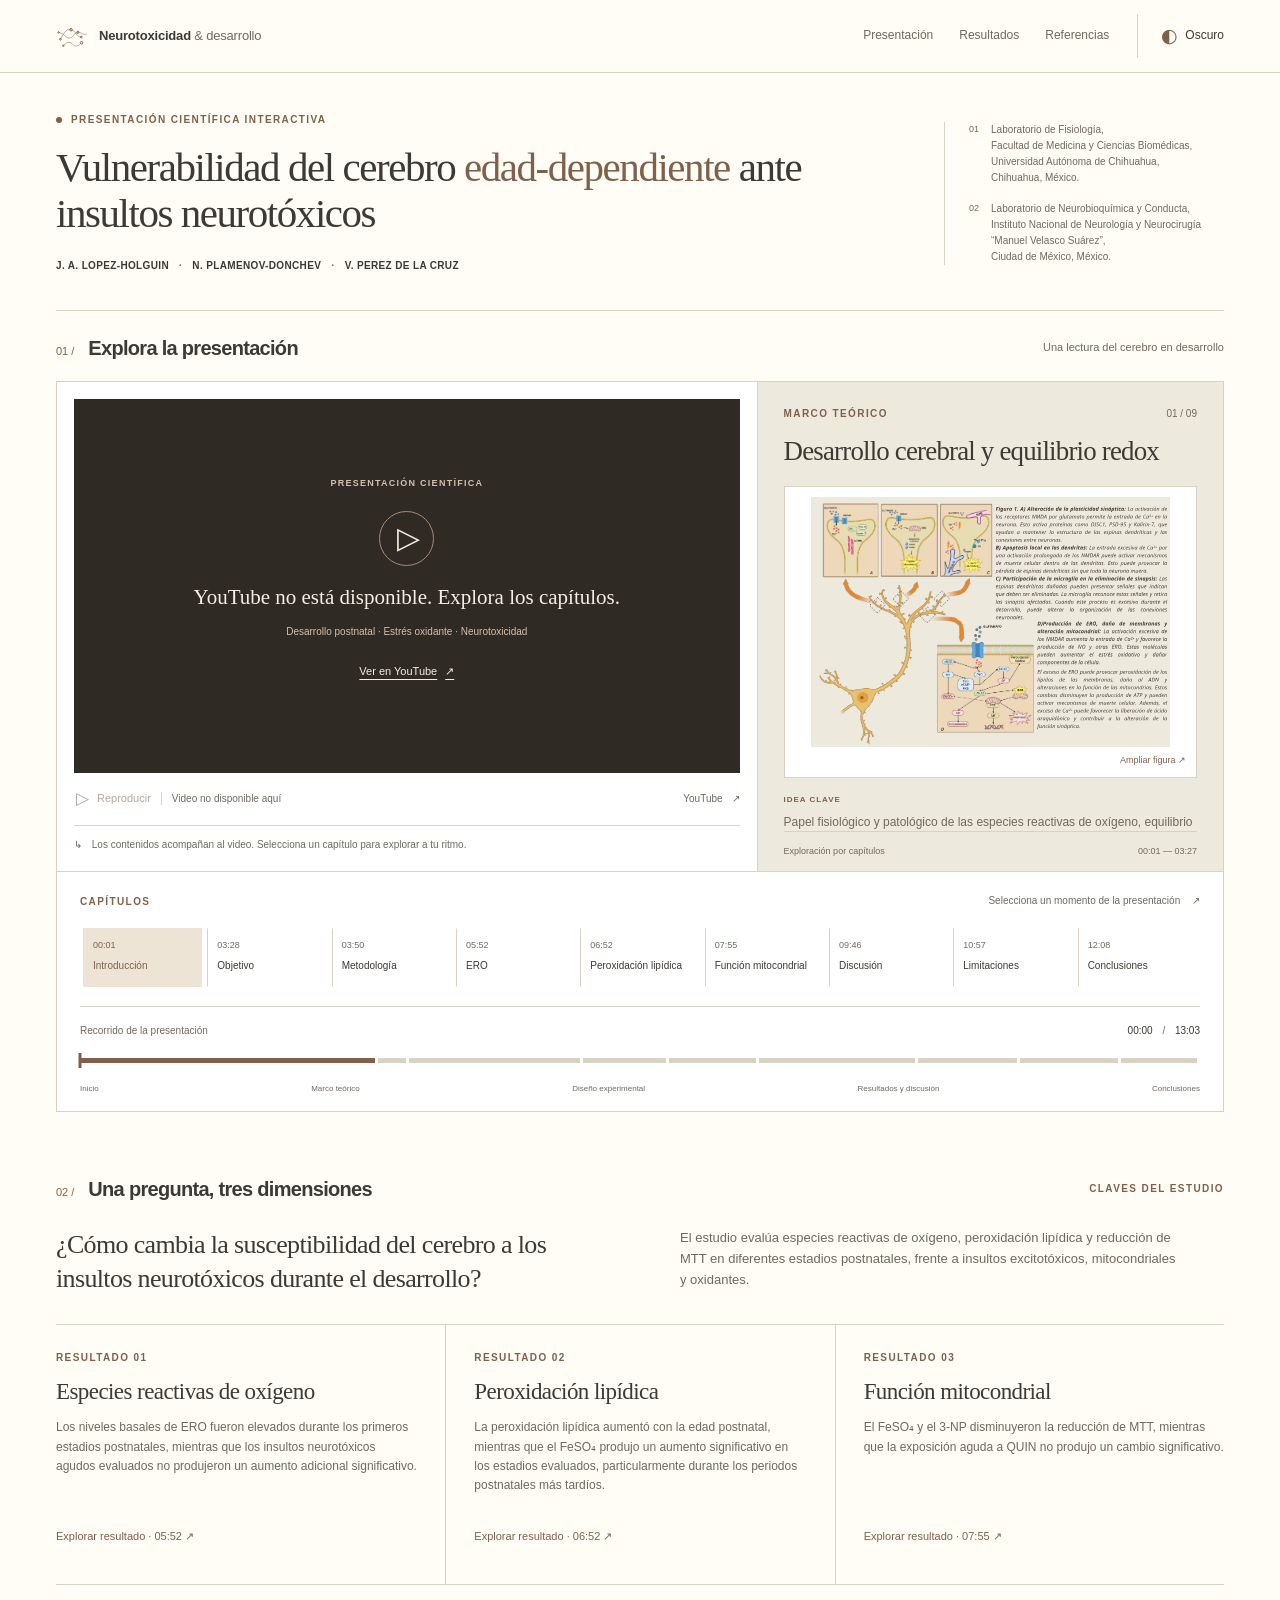
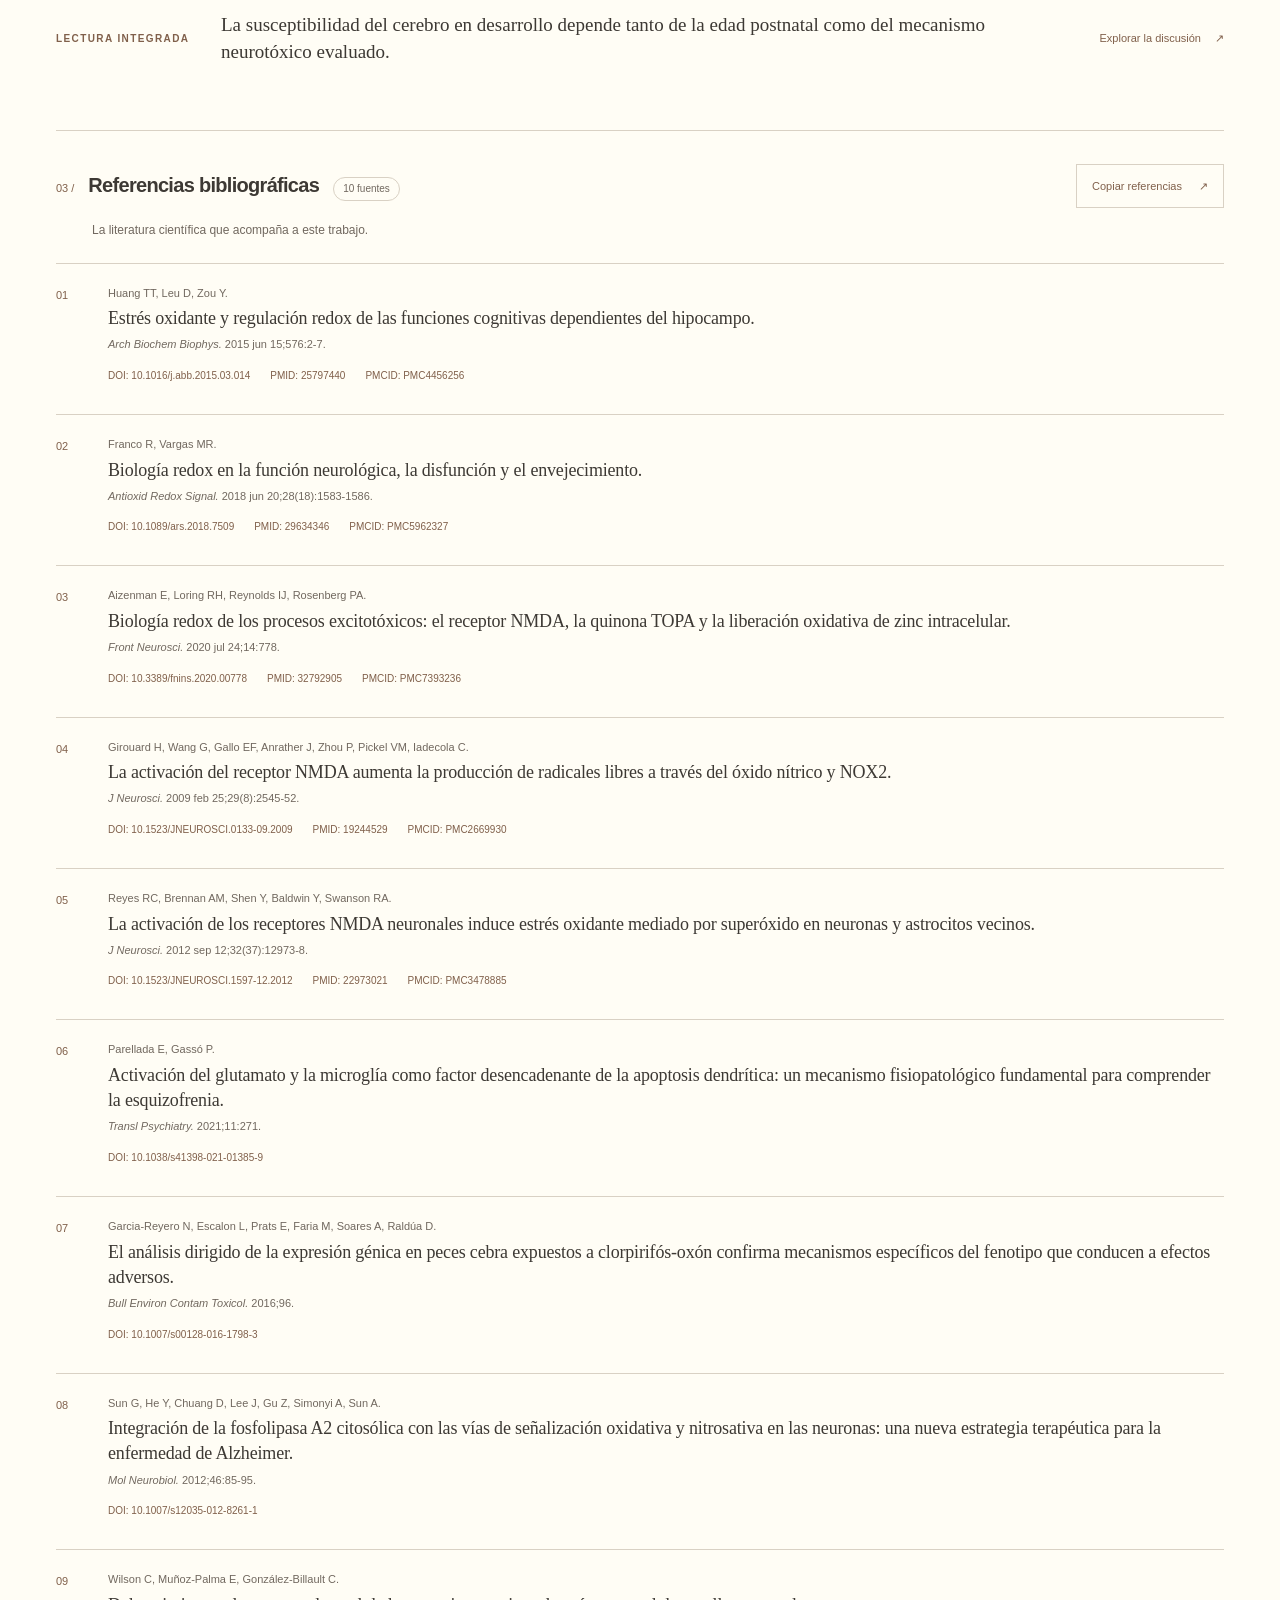
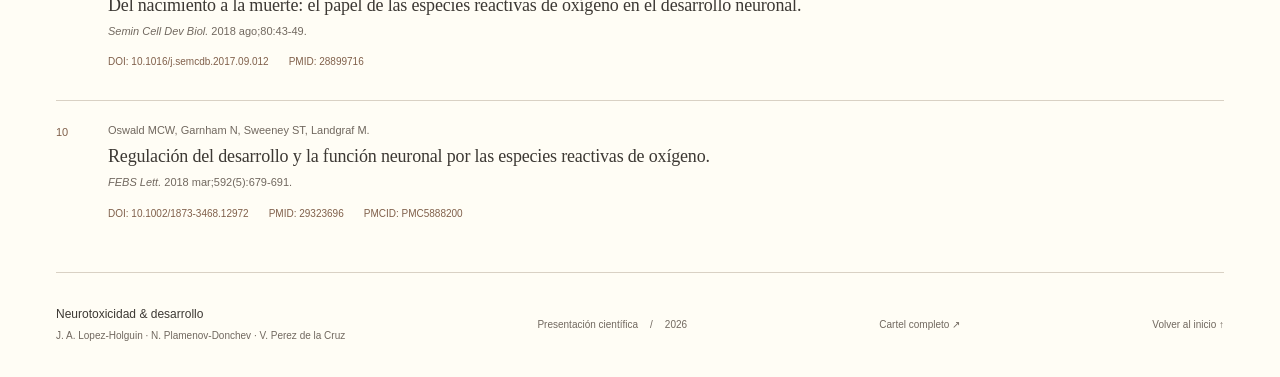
==== commit 1c793a67: "Translate interactive presentation interface to Spanish" ====
--- a/index.html
+++ b/index.html
@@ -33,13 +33,13 @@
   <main id="top" class="container">
     <section class="hero" aria-labelledby="project-title">
       <div class="hero-heading">
-        <p class="eyebrow"><span class="status-dot" aria-hidden="true"></span><span lang="en">Interactive scientific presentation</span></p>
+        <p class="eyebrow"><span class="status-dot" aria-hidden="true"></span><span lang="es">Presentación científica interactiva</span></p>
         <h1 id="project-title">Vulnerabilidad del cerebro <em>edad-dependiente</em> ante insultos neurotóxicos</h1>
         <p class="project-authors">J. A. LOPEZ-HOLGUIN <span>·</span> N. PLAMENOV-DONCHEV <span>·</span> V. PEREZ DE LA CRUZ</p>
       </div>
-      <div class="affiliations" lang="en">
-        <p><span class="affiliation-number">01</span><span>Laboratory of Physiology,<br>Faculty of Medicine and Biomedical Sciences,<br>Autonomous University of Chihuahua,<br>Chihuahua, Mexico.</span></p>
-        <p><span class="affiliation-number">02</span><span>Laboratory of Neurobiochemistry and Behavior,<br>National Institute of Neurology and Neurosurgery<br>“Manuel Velasco Suárez”,<br>Mexico City, Mexico.</span></p>
+      <div class="affiliations" lang="es">
+        <p><span class="affiliation-number">01</span><span>Laboratorio de Fisiología,<br>Facultad de Medicina y Ciencias Biomédicas,<br>Universidad Autónoma de Chihuahua,<br>Chihuahua, México.</span></p>
+        <p><span class="affiliation-number">02</span><span>Laboratorio de Neurobioquímica y Conducta,<br>Instituto Nacional de Neurología y Neurocirugía<br>“Manuel Velasco Suárez”,<br>Ciudad de México, México.</span></p>
       </div>
     </section>
 
@@ -53,7 +53,7 @@
           <div class="video-frame" id="video-frame" aria-busy="true">
             <div id="youtube-player"></div>
             <div id="video-placeholder" class="video-placeholder" role="status">
-              <span class="eyebrow" lang="en">Scientific presentation</span>
+              <span class="eyebrow" lang="es">Presentación científica</span>
               <span class="placeholder-play" aria-hidden="true">▷</span>
               <p id="video-status">Cargando la presentación…</p>
               <span class="video-placeholder-note">Desarrollo postnatal · Estrés oxidante · Neurotoxicidad</span>
@@ -94,7 +94,7 @@
       <div class="section-heading"><div class="heading-group"><span class="section-number">02 /</span><h2 id="results-title">Una pregunta, tres dimensiones</h2></div><span class="eyebrow">Claves del estudio</span></div>
       <div class="study-overview"><p class="study-question">¿Cómo cambia la susceptibilidad del cerebro a los insultos neurotóxicos durante el desarrollo?</p><p>El estudio evalúa especies reactivas de oxígeno, peroxidación lipídica y reducción de MTT en diferentes estadios postnatales, frente a insultos excitotóxicos, mitocondriales y oxidantes.</p></div>
       <div id="result-summaries" class="result-summaries"></div>
-      <div class="study-takeaway"><span class="eyebrow">Lectura integrada</span><p lang="en">The susceptibility of the developing brain depends on both postnatal age and the neurotoxic mechanism evaluated.</p><a href="#presentation" data-section="discussion">Explorar la discusión <span aria-hidden="true">↗</span></a></div>
+      <div class="study-takeaway"><span class="eyebrow">Lectura integrada</span><p lang="es">La susceptibilidad del cerebro en desarrollo depende tanto de la edad postnatal como del mecanismo neurotóxico evaluado.</p><a href="#presentation" data-section="discussion">Explorar la discusión <span aria-hidden="true">↗</span></a></div>
     </section>
 
     <section id="references" class="references-section" aria-labelledby="references-title">
@@ -104,23 +104,23 @@
         <!-- Las diez referencias originales se conservan aquí, también sin JavaScript. -->
         <article class="reference">
           <span class="ref-number">01</span>
-          <div class="reference-body"><p class="authors">Huang TT, Leu D, Zou Y.</p><h3 class="title">Oxidative stress and redox regulation on hippocampal-dependent cognitive functions.</h3><p class="citation"><i>Arch Biochem Biophys.</i> 2015 Jun 15;576:2-7.</p><nav class="links" aria-label="Enlaces de la referencia 1"><a href="https://doi.org/10.1016/j.abb.2015.03.014" target="_blank" rel="noopener noreferrer">DOI: 10.1016/j.abb.2015.03.014</a> <a href="https://pubmed.ncbi.nlm.nih.gov/25797440/" target="_blank" rel="noopener noreferrer">PMID: 25797440</a> <a href="https://pmc.ncbi.nlm.nih.gov/articles/PMC4456256/" target="_blank" rel="noopener noreferrer">PMCID: PMC4456256</a></nav></div>
+          <div class="reference-body"><p class="authors">Huang TT, Leu D, Zou Y.</p><h3 class="title">Estrés oxidante y regulación redox de las funciones cognitivas dependientes del hipocampo.</h3><p class="citation"><i>Arch Biochem Biophys.</i> 2015 jun 15;576:2-7.</p><nav class="links" aria-label="Enlaces de la referencia 1"><a href="https://doi.org/10.1016/j.abb.2015.03.014" target="_blank" rel="noopener noreferrer">DOI: 10.1016/j.abb.2015.03.014</a> <a href="https://pubmed.ncbi.nlm.nih.gov/25797440/" target="_blank" rel="noopener noreferrer">PMID: 25797440</a> <a href="https://pmc.ncbi.nlm.nih.gov/articles/PMC4456256/" target="_blank" rel="noopener noreferrer">PMCID: PMC4456256</a></nav></div>
         </article>
         <article class="reference">
           <span class="ref-number">02</span>
-          <div class="reference-body"><p class="authors">Franco R, Vargas MR.</p><h3 class="title">Redox Biology in Neurological Function, Dysfunction, and Aging.</h3><p class="citation"><i>Antioxid Redox Signal.</i> 2018 Jun 20;28(18):1583-1586.</p><nav class="links" aria-label="Enlaces de la referencia 2"><a href="https://doi.org/10.1089/ars.2018.7509" target="_blank" rel="noopener noreferrer">DOI: 10.1089/ars.2018.7509</a> <a href="https://pubmed.ncbi.nlm.nih.gov/29634346/" target="_blank" rel="noopener noreferrer">PMID: 29634346</a> <a href="https://pmc.ncbi.nlm.nih.gov/articles/PMC5962327/" target="_blank" rel="noopener noreferrer">PMCID: PMC5962327</a></nav></div>
+          <div class="reference-body"><p class="authors">Franco R, Vargas MR.</p><h3 class="title">Biología redox en la función neurológica, la disfunción y el envejecimiento.</h3><p class="citation"><i>Antioxid Redox Signal.</i> 2018 jun 20;28(18):1583-1586.</p><nav class="links" aria-label="Enlaces de la referencia 2"><a href="https://doi.org/10.1089/ars.2018.7509" target="_blank" rel="noopener noreferrer">DOI: 10.1089/ars.2018.7509</a> <a href="https://pubmed.ncbi.nlm.nih.gov/29634346/" target="_blank" rel="noopener noreferrer">PMID: 29634346</a> <a href="https://pmc.ncbi.nlm.nih.gov/articles/PMC5962327/" target="_blank" rel="noopener noreferrer">PMCID: PMC5962327</a></nav></div>
         </article>
         <article class="reference">
           <span class="ref-number">03</span>
-          <div class="reference-body"><p class="authors">Aizenman E, Loring RH, Reynolds IJ, Rosenberg PA.</p><h3 class="title">The Redox Biology of Excitotoxic Processes: The NMDA Receptor, TOPA Quinone, and the Oxidative Liberation of Intracellular Zinc.</h3><p class="citation"><i>Front Neurosci.</i> 2020 Jul 24;14:778.</p><nav class="links" aria-label="Enlaces de la referencia 3"><a href="https://doi.org/10.3389/fnins.2020.00778" target="_blank" rel="noopener noreferrer">DOI: 10.3389/fnins.2020.00778</a> <a href="https://pubmed.ncbi.nlm.nih.gov/32792905/" target="_blank" rel="noopener noreferrer">PMID: 32792905</a> <a href="https://pmc.ncbi.nlm.nih.gov/articles/PMC7393236/" target="_blank" rel="noopener noreferrer">PMCID: PMC7393236</a></nav></div>
+          <div class="reference-body"><p class="authors">Aizenman E, Loring RH, Reynolds IJ, Rosenberg PA.</p><h3 class="title">Biología redox de los procesos excitotóxicos: el receptor NMDA, la quinona TOPA y la liberación oxidativa de zinc intracelular.</h3><p class="citation"><i>Front Neurosci.</i> 2020 jul 24;14:778.</p><nav class="links" aria-label="Enlaces de la referencia 3"><a href="https://doi.org/10.3389/fnins.2020.00778" target="_blank" rel="noopener noreferrer">DOI: 10.3389/fnins.2020.00778</a> <a href="https://pubmed.ncbi.nlm.nih.gov/32792905/" target="_blank" rel="noopener noreferrer">PMID: 32792905</a> <a href="https://pmc.ncbi.nlm.nih.gov/articles/PMC7393236/" target="_blank" rel="noopener noreferrer">PMCID: PMC7393236</a></nav></div>
         </article>
         <article class="reference">
           <span class="ref-number">04</span>
-          <div class="reference-body"><p class="authors">Girouard H, Wang G, Gallo EF, Anrather J, Zhou P, Pickel VM, Iadecola C.</p><h3 class="title">NMDA receptor activation increases free radical production through nitric oxide and NOX2.</h3><p class="citation"><i>J Neurosci.</i> 2009 Feb 25;29(8):2545-52.</p><nav class="links" aria-label="Enlaces de la referencia 4"><a href="https://doi.org/10.1523/JNEUROSCI.0133-09.2009" target="_blank" rel="noopener noreferrer">DOI: 10.1523/JNEUROSCI.0133-09.2009</a> <a href="https://pubmed.ncbi.nlm.nih.gov/19244529/" target="_blank" rel="noopener noreferrer">PMID: 19244529</a> <a href="https://pmc.ncbi.nlm.nih.gov/articles/PMC2669930/" target="_blank" rel="noopener noreferrer">PMCID: PMC2669930</a></nav></div>
+          <div class="reference-body"><p class="authors">Girouard H, Wang G, Gallo EF, Anrather J, Zhou P, Pickel VM, Iadecola C.</p><h3 class="title">La activación del receptor NMDA aumenta la producción de radicales libres a través del óxido nítrico y NOX2.</h3><p class="citation"><i>J Neurosci.</i> 2009 feb 25;29(8):2545-52.</p><nav class="links" aria-label="Enlaces de la referencia 4"><a href="https://doi.org/10.1523/JNEUROSCI.0133-09.2009" target="_blank" rel="noopener noreferrer">DOI: 10.1523/JNEUROSCI.0133-09.2009</a> <a href="https://pubmed.ncbi.nlm.nih.gov/19244529/" target="_blank" rel="noopener noreferrer">PMID: 19244529</a> <a href="https://pmc.ncbi.nlm.nih.gov/articles/PMC2669930/" target="_blank" rel="noopener noreferrer">PMCID: PMC2669930</a></nav></div>
         </article>
         <article class="reference">
           <span class="ref-number">05</span>
-          <div class="reference-body"><p class="authors">Reyes RC, Brennan AM, Shen Y, Baldwin Y, Swanson RA.</p><h3 class="title">Activation of neuronal NMDA receptors induces superoxide-mediated oxidative stress in neighboring neurons and astrocytes.</h3><p class="citation"><i>J Neurosci.</i> 2012 Sep 12;32(37):12973-8.</p><nav class="links" aria-label="Enlaces de la referencia 5"><a href="https://doi.org/10.1523/JNEUROSCI.1597-12.2012" target="_blank" rel="noopener noreferrer">DOI: 10.1523/JNEUROSCI.1597-12.2012</a> <a href="https://pubmed.ncbi.nlm.nih.gov/22973021/" target="_blank" rel="noopener noreferrer">PMID: 22973021</a> <a href="https://pmc.ncbi.nlm.nih.gov/articles/PMC3478885/" target="_blank" rel="noopener noreferrer">PMCID: PMC3478885</a></nav></div>
+          <div class="reference-body"><p class="authors">Reyes RC, Brennan AM, Shen Y, Baldwin Y, Swanson RA.</p><h3 class="title">La activación de los receptores NMDA neuronales induce estrés oxidante mediado por superóxido en neuronas y astrocitos vecinos.</h3><p class="citation"><i>J Neurosci.</i> 2012 sep 12;32(37):12973-8.</p><nav class="links" aria-label="Enlaces de la referencia 5"><a href="https://doi.org/10.1523/JNEUROSCI.1597-12.2012" target="_blank" rel="noopener noreferrer">DOI: 10.1523/JNEUROSCI.1597-12.2012</a> <a href="https://pubmed.ncbi.nlm.nih.gov/22973021/" target="_blank" rel="noopener noreferrer">PMID: 22973021</a> <a href="https://pmc.ncbi.nlm.nih.gov/articles/PMC3478885/" target="_blank" rel="noopener noreferrer">PMCID: PMC3478885</a></nav></div>
         </article>
         <article class="reference">
           <span class="ref-number">06</span>
@@ -128,23 +128,23 @@
         </article>
         <article class="reference">
           <span class="ref-number">07</span>
-          <div class="reference-body"><p class="authors">Garcia-Reyero N, Escalon L, Prats E, Faria M, Soares A, Raldúa D.</p><h3 class="title">Targeted Gene Expression in Zebrafish Exposed to Chlorpyrifos-Oxon Confirms Phenotype-Specific Mechanisms Leading to Adverse Outcomes.</h3><p class="citation"><i>Bull Environ Contam Toxicol.</i> 2016;96.</p><nav class="links" aria-label="Enlaces de la referencia 7"><a href="https://doi.org/10.1007/s00128-016-1798-3" target="_blank" rel="noopener noreferrer">DOI: 10.1007/s00128-016-1798-3</a></nav></div>
+          <div class="reference-body"><p class="authors">Garcia-Reyero N, Escalon L, Prats E, Faria M, Soares A, Raldúa D.</p><h3 class="title">El análisis dirigido de la expresión génica en peces cebra expuestos a clorpirifós-oxón confirma mecanismos específicos del fenotipo que conducen a efectos adversos.</h3><p class="citation"><i>Bull Environ Contam Toxicol.</i> 2016;96.</p><nav class="links" aria-label="Enlaces de la referencia 7"><a href="https://doi.org/10.1007/s00128-016-1798-3" target="_blank" rel="noopener noreferrer">DOI: 10.1007/s00128-016-1798-3</a></nav></div>
         </article>
         <article class="reference">
           <span class="ref-number">08</span>
-          <div class="reference-body"><p class="authors">Sun G, He Y, Chuang D, Lee J, Gu Z, Simonyi A, Sun A.</p><h3 class="title">Integrating Cytosolic Phospholipase A2 with Oxidative/Nitrosative Signaling Pathways in Neurons: A Novel Therapeutic Strategy for AD.</h3><p class="citation"><i>Mol Neurobiol.</i> 2012;46:85-95.</p><nav class="links" aria-label="Enlaces de la referencia 8"><a href="https://doi.org/10.1007/s12035-012-8261-1" target="_blank" rel="noopener noreferrer">DOI: 10.1007/s12035-012-8261-1</a></nav></div>
+          <div class="reference-body"><p class="authors">Sun G, He Y, Chuang D, Lee J, Gu Z, Simonyi A, Sun A.</p><h3 class="title">Integración de la fosfolipasa A2 citosólica con las vías de señalización oxidativa y nitrosativa en las neuronas: una nueva estrategia terapéutica para la enfermedad de Alzheimer.</h3><p class="citation"><i>Mol Neurobiol.</i> 2012;46:85-95.</p><nav class="links" aria-label="Enlaces de la referencia 8"><a href="https://doi.org/10.1007/s12035-012-8261-1" target="_blank" rel="noopener noreferrer">DOI: 10.1007/s12035-012-8261-1</a></nav></div>
         </article>
         <article class="reference">
           <span class="ref-number">09</span>
-          <div class="reference-body"><p class="authors">Wilson C, Muñoz-Palma E, González-Billault C.</p><h3 class="title">From birth to death: A role for reactive oxygen species in neuronal development.</h3><p class="citation"><i>Semin Cell Dev Biol.</i> 2018 Aug;80:43-49.</p><nav class="links" aria-label="Enlaces de la referencia 9"><a href="https://doi.org/10.1016/j.semcdb.2017.09.012" target="_blank" rel="noopener noreferrer">DOI: 10.1016/j.semcdb.2017.09.012</a> <a href="https://pubmed.ncbi.nlm.nih.gov/28899716/" target="_blank" rel="noopener noreferrer">PMID: 28899716</a></nav></div>
+          <div class="reference-body"><p class="authors">Wilson C, Muñoz-Palma E, González-Billault C.</p><h3 class="title">Del nacimiento a la muerte: el papel de las especies reactivas de oxígeno en el desarrollo neuronal.</h3><p class="citation"><i>Semin Cell Dev Biol.</i> 2018 ago;80:43-49.</p><nav class="links" aria-label="Enlaces de la referencia 9"><a href="https://doi.org/10.1016/j.semcdb.2017.09.012" target="_blank" rel="noopener noreferrer">DOI: 10.1016/j.semcdb.2017.09.012</a> <a href="https://pubmed.ncbi.nlm.nih.gov/28899716/" target="_blank" rel="noopener noreferrer">PMID: 28899716</a></nav></div>
         </article>
         <article class="reference">
           <span class="ref-number">10</span>
-          <div class="reference-body"><p class="authors">Oswald MCW, Garnham N, Sweeney ST, Landgraf M.</p><h3 class="title">Regulation of neuronal development and function by ROS.</h3><p class="citation"><i>FEBS Lett.</i> 2018 Mar;592(5):679-691.</p><nav class="links" aria-label="Enlaces de la referencia 10"><a href="https://doi.org/10.1002/1873-3468.12972" target="_blank" rel="noopener noreferrer">DOI: 10.1002/1873-3468.12972</a> <a href="https://pubmed.ncbi.nlm.nih.gov/29323696/" target="_blank" rel="noopener noreferrer">PMID: 29323696</a> <a href="https://pmc.ncbi.nlm.nih.gov/articles/PMC5888200/" target="_blank" rel="noopener noreferrer">PMCID: PMC5888200</a></nav></div>
+          <div class="reference-body"><p class="authors">Oswald MCW, Garnham N, Sweeney ST, Landgraf M.</p><h3 class="title">Regulación del desarrollo y la función neuronal por las especies reactivas de oxígeno.</h3><p class="citation"><i>FEBS Lett.</i> 2018 mar;592(5):679-691.</p><nav class="links" aria-label="Enlaces de la referencia 10"><a href="https://doi.org/10.1002/1873-3468.12972" target="_blank" rel="noopener noreferrer">DOI: 10.1002/1873-3468.12972</a> <a href="https://pubmed.ncbi.nlm.nih.gov/29323696/" target="_blank" rel="noopener noreferrer">PMID: 29323696</a> <a href="https://pmc.ncbi.nlm.nih.gov/articles/PMC5888200/" target="_blank" rel="noopener noreferrer">PMCID: PMC5888200</a></nav></div>
         </article>
       </div>
     </section>
-    <footer class="site-footer"><div><strong>Neurotoxicidad & desarrollo</strong><span>J. A. Lopez-Holguin · N. Plamenov-Donchev · V. Perez de la Cruz</span></div><p><span lang="en">Scientific presentation</span> <span aria-hidden="true">/</span> 2026</p><a href="assets/poster.svg" target="_blank" rel="noopener noreferrer">Cartel completo ↗</a><a href="#top">Volver al inicio ↑</a></footer>
+    <footer class="site-footer"><div><strong>Neurotoxicidad & desarrollo</strong><span>J. A. Lopez-Holguin · N. Plamenov-Donchev · V. Perez de la Cruz</span></div><p><span lang="es">Presentación científica</span> <span aria-hidden="true">/</span> 2026</p><a href="assets/poster.svg" target="_blank" rel="noopener noreferrer">Cartel completo ↗</a><a href="#top">Volver al inicio ↑</a></footer>
   </main>
 
   <dialog id="figure-modal" class="figure-modal" aria-labelledby="modal-title" aria-describedby="modal-description">
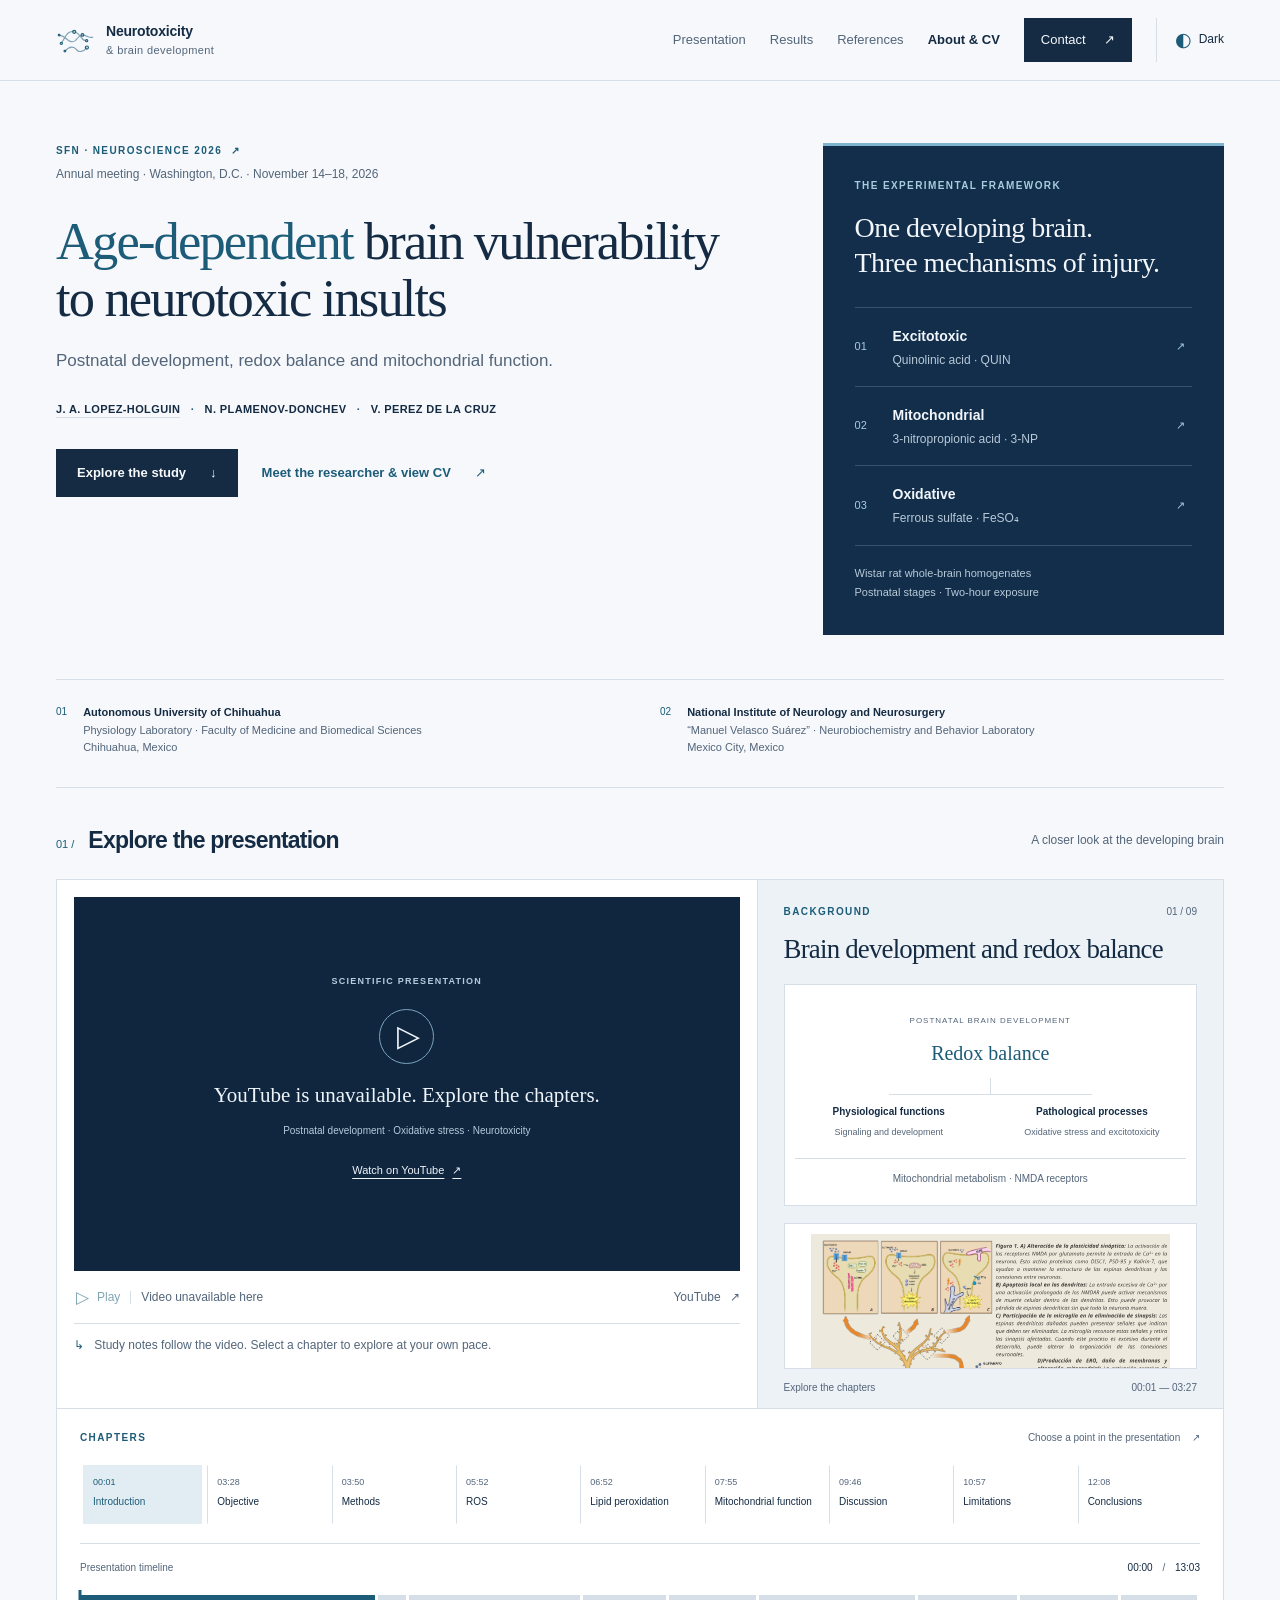
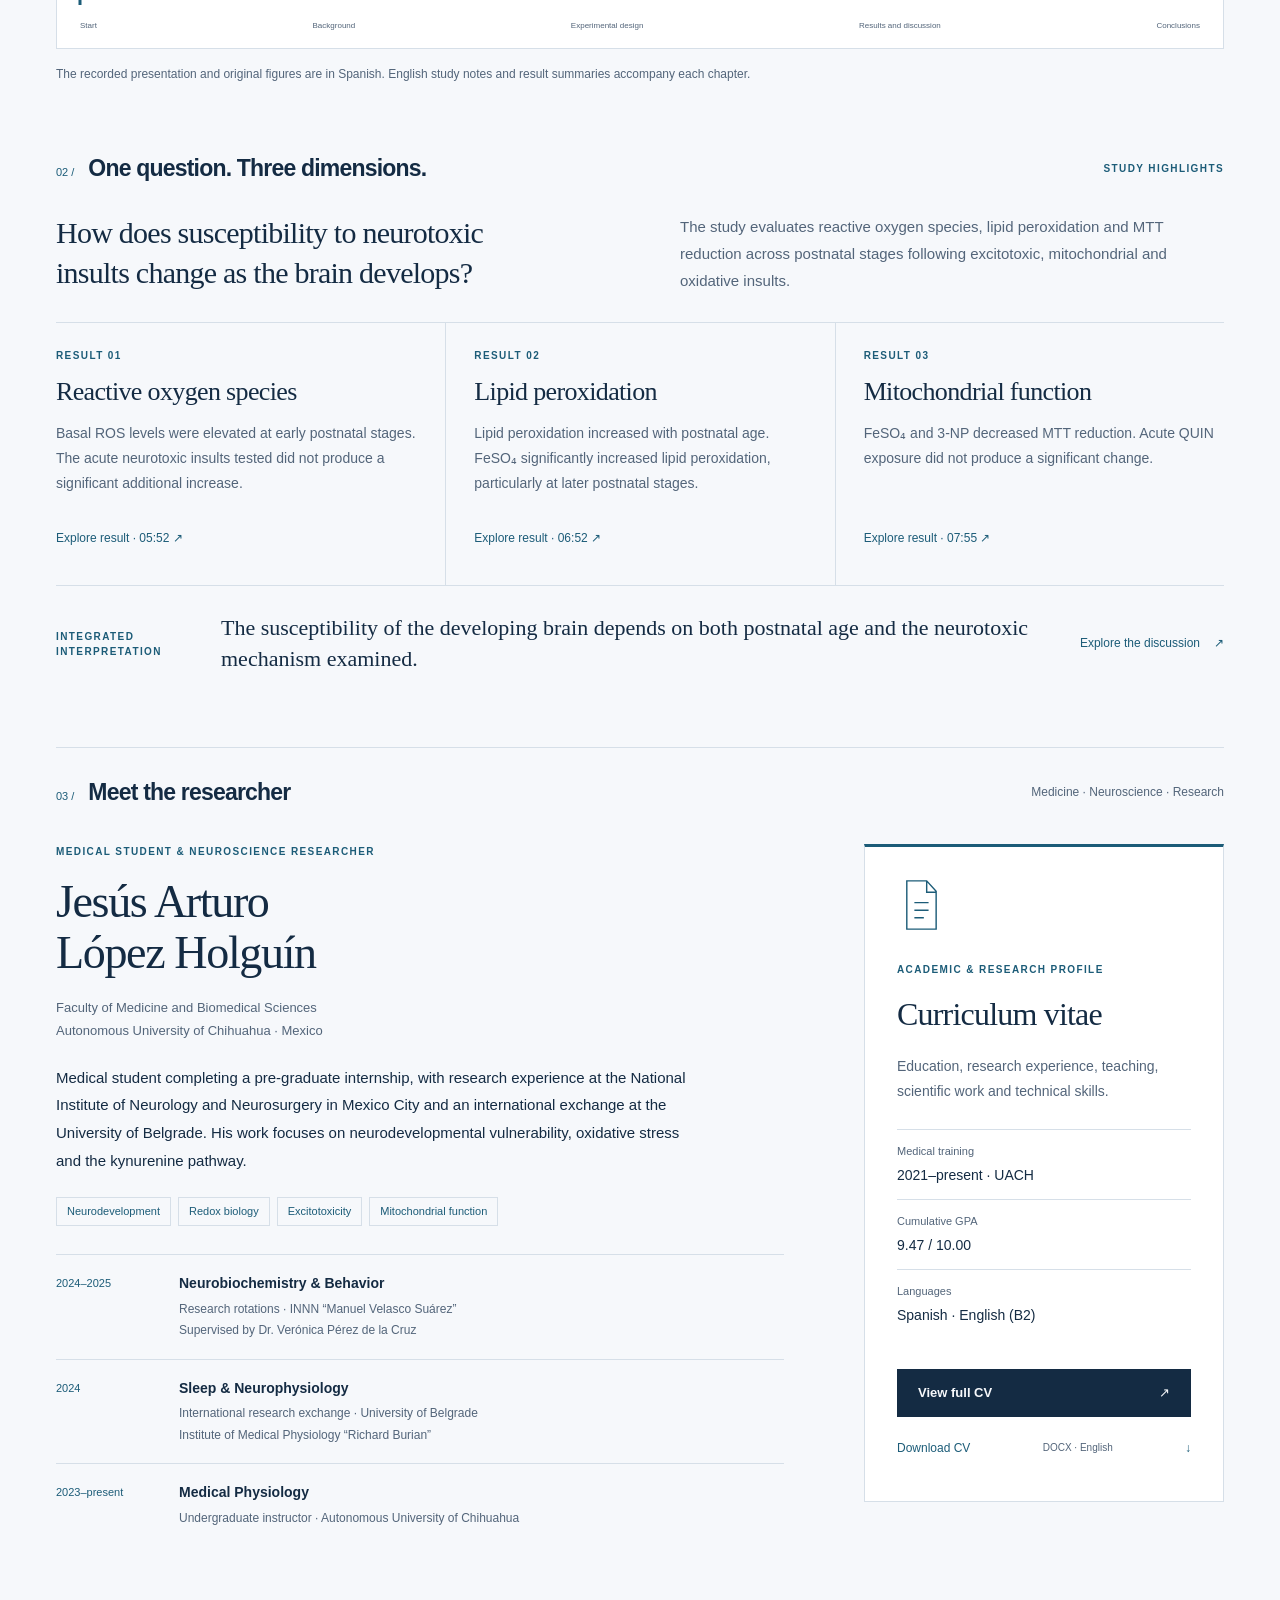
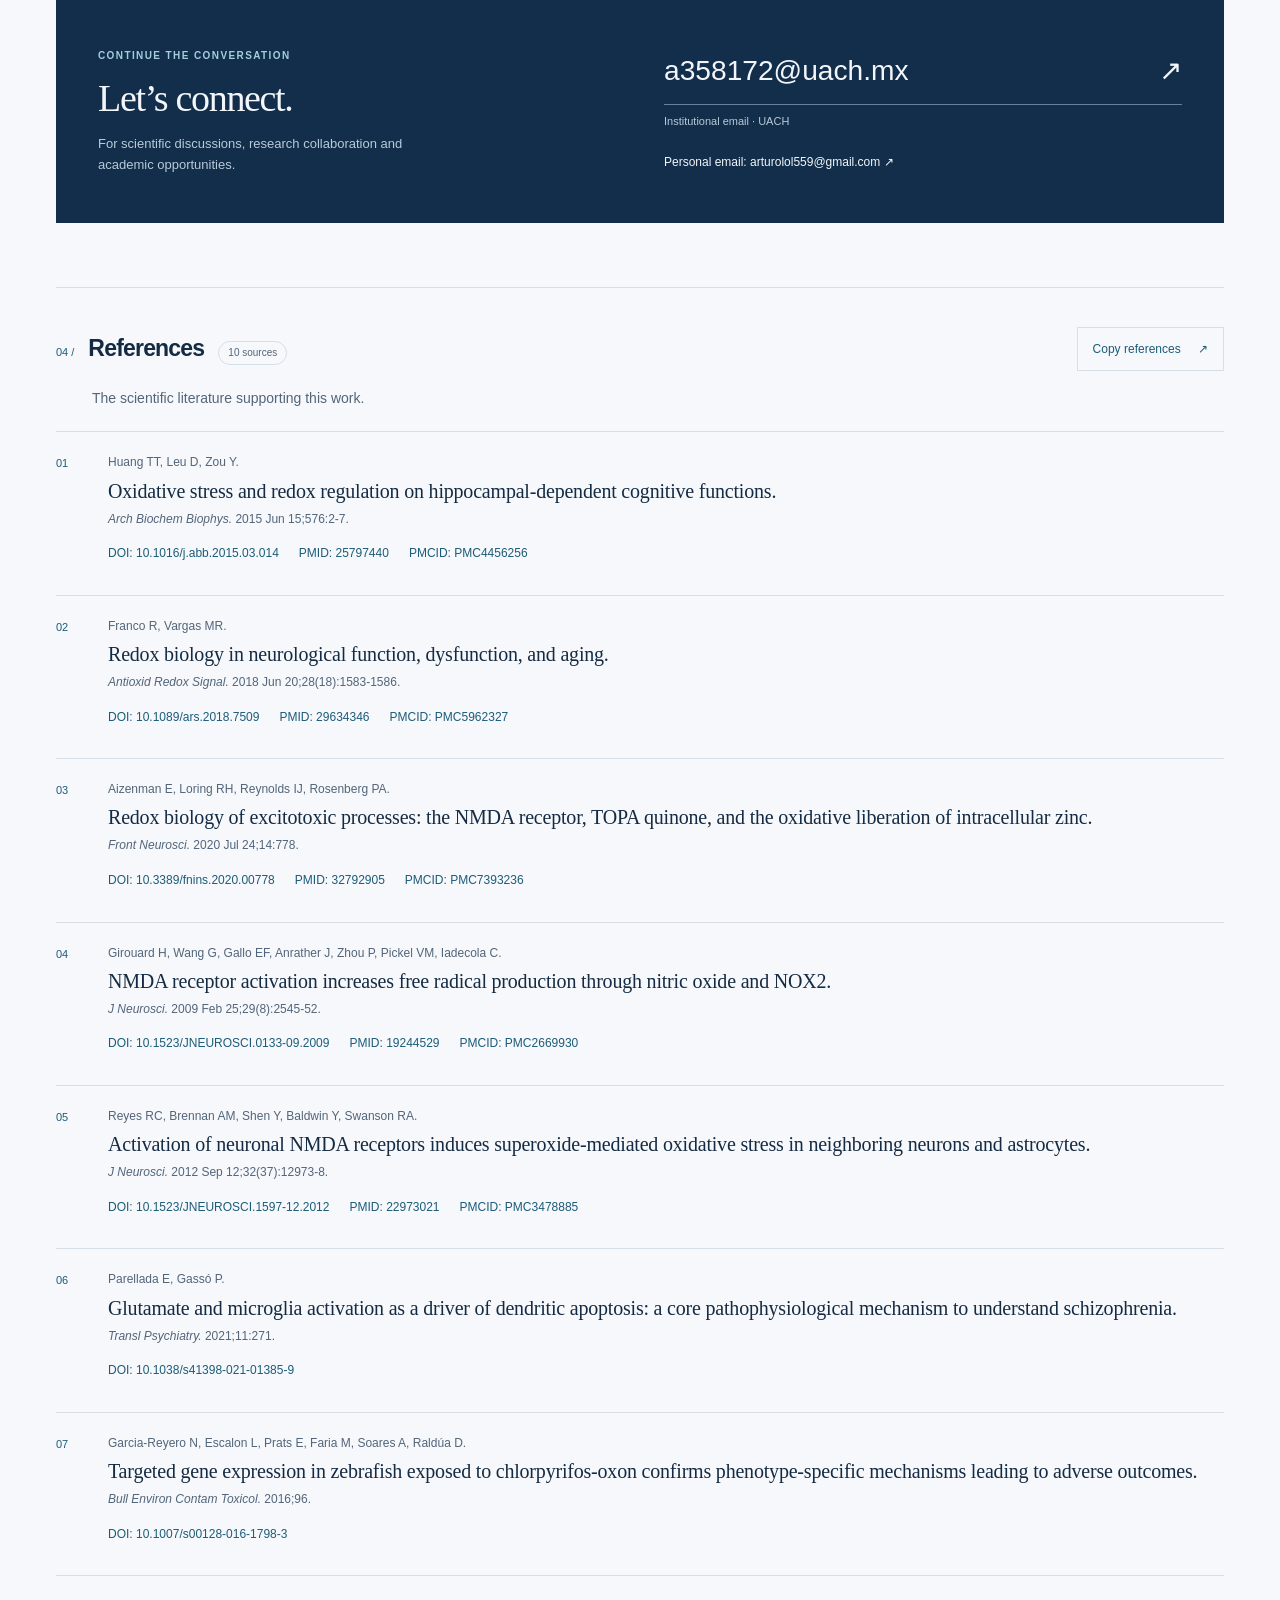
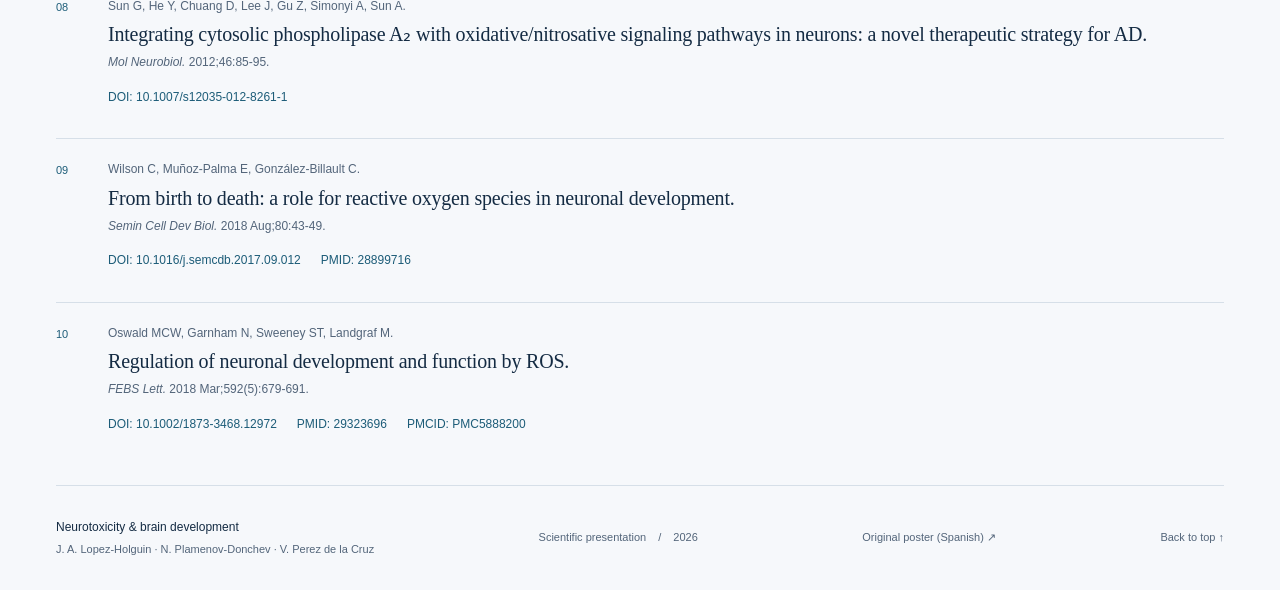
==== commit 425e3e7a: "feat: cv" ====
--- a/index.html
+++ b/index.html
@@ -1,154 +1,204 @@
 <!doctype html>
-<html lang="es">
+<html lang="en">
 <head>
   <meta charset="utf-8">
   <meta name="viewport" content="width=device-width, initial-scale=1">
-  <meta name="description" content="Vulnerabilidad del cerebro edad-dependiente ante insultos neurotóxicos. Presentación científica interactiva con video, resultados sincronizados y referencias bibliográficas.">
+  <meta name="description" content="Age-dependent brain vulnerability to neurotoxic insults. Interactive scientific presentation with video, synchronized results and supporting references.">
   <meta name="referrer" content="strict-origin-when-cross-origin">
   <meta property="og:type" content="website">
-  <meta property="og:locale" content="es_MX">
-  <meta property="og:title" content="Vulnerabilidad del cerebro edad-dependiente ante insultos neurotóxicos">
-  <meta property="og:description" content="Una presentación interactiva sobre desarrollo postnatal, equilibrio redox y susceptibilidad a los insultos neurotóxicos.">
-  <meta name="theme-color" content="#fffdf5">
-  <title>Vulnerabilidad del cerebro edad-dependiente ante insultos neurotóxicos</title>
-  <link rel="icon" href="data:image/svg+xml,%3Csvg xmlns='http://www.w3.org/2000/svg' viewBox='0 0 40 40'%3E%3Crect width='40' height='40' rx='8' fill='%2380604b'/%3E%3Cpath d='M10 29V11l20 18V11' stroke='%23ffffff' stroke-width='3' fill='none'/%3E%3C/svg%3E">
+  <meta property="og:locale" content="en_US">
+  <meta property="og:title" content="Age-dependent brain vulnerability to neurotoxic insults">
+  <meta property="og:description" content="Postnatal development, redox balance and susceptibility to neurotoxic insults. Explore the study and meet researcher Jesús Arturo López Holguín.">
+  <meta name="theme-color" content="#f6f8fb">
+  <title>Brain Development & Neurotoxicity | Arturo López Holguín · SfN 2026</title>
+  <link rel="icon" href="data:image/svg+xml,%3Csvg xmlns='http://www.w3.org/2000/svg' viewBox='0 0 40 40'%3E%3Crect width='40' height='40' rx='8' fill='%23122e4b'/%3E%3Cpath d='M10 29V11l20 18V11' stroke='%23ffffff' stroke-width='3' fill='none'/%3E%3C/svg%3E">
   <link rel="stylesheet" href="style.css">
-  <script src="script.js" defer></script>
+  <script src="script.js?v=20261015-en" defer></script>
 </head>
 <body>
-  <a class="skip-link" href="#presentation">Saltar a la presentación</a>
+  <a class="skip-link" href="#presentation">Skip to the presentation</a>
   <header class="site-header">
     <div class="container header-inner">
-      <a class="brand" href="#top" aria-label="Neurotoxicidad y desarrollo. Inicio">
+      <a class="brand" href="#top" aria-label="Neurotoxicity and brain development. Home">
         <svg class="neural-mark" viewBox="0 0 180 180" aria-hidden="true"><g fill="none" stroke="currentColor" stroke-width="5"><path d="M24 105C43 76 50 46 82 53s31 45 56 40M14 68c34 5 34 29 58 30s25-32 47-31 31 18 48 9M40 140c22-25 42-21 52-7s31 11 47-9" opacity=".55"/><circle cx="24" cy="105" r="5"/><circle cx="82" cy="53" r="7"/><circle cx="138" cy="93" r="5"/><circle cx="14" cy="68" r="4"/><circle cx="119" cy="67" r="6"/><circle cx="40" cy="140" r="4"/><circle cx="139" cy="124" r="7"/></g></svg>
-        <span>Neurotoxicidad <span class="brand-secondary">& desarrollo</span></span>
+        <span>Neurotoxicity <span class="brand-secondary">& brain development</span></span>
       </a>
-      <nav class="top-nav" aria-label="Navegación principal">
-        <a href="#presentation">Presentación</a><a href="#results">Resultados</a><a href="#references">Referencias</a>
+      <nav class="top-nav" aria-label="Main navigation">
+        <a href="#presentation">Presentation</a>
+        <a href="#results">Results</a>
+        <a href="#references">References</a>
+        <a class="profile-nav" href="#about">About &amp; CV</a>
+        <a class="contact-nav" href="#contact">Contact <span aria-hidden="true">↗</span></a>
       </nav>
-      <button id="themeButton" class="theme-button" type="button" aria-label="Cambiar a modo oscuro"><span class="theme-symbol" aria-hidden="true">◐</span><span class="theme-label">Oscuro</span></button>
+      <button id="themeButton" class="theme-button" type="button" aria-label="Switch to dark mode"><span class="theme-symbol" aria-hidden="true">◐</span><span class="theme-label">Dark</span></button>
     </div>
   </header>
 
   <main id="top" class="container">
     <section class="hero" aria-labelledby="project-title">
       <div class="hero-heading">
-        <p class="eyebrow"><span class="status-dot" aria-hidden="true"></span><span lang="es">Presentación científica interactiva</span></p>
-        <h1 id="project-title">Vulnerabilidad del cerebro <em>edad-dependiente</em> ante insultos neurotóxicos</h1>
-        <p class="project-authors">J. A. LOPEZ-HOLGUIN <span>·</span> N. PLAMENOV-DONCHEV <span>·</span> V. PEREZ DE LA CRUZ</p>
-      </div>
-      <div class="affiliations" lang="es">
-        <p><span class="affiliation-number">01</span><span>Laboratorio de Fisiología,<br>Facultad de Medicina y Ciencias Biomédicas,<br>Universidad Autónoma de Chihuahua,<br>Chihuahua, México.</span></p>
-        <p><span class="affiliation-number">02</span><span>Laboratorio de Neurobioquímica y Conducta,<br>Instituto Nacional de Neurología y Neurocirugía<br>“Manuel Velasco Suárez”,<br>Ciudad de México, México.</span></p>
+        <a class="eyebrow meeting-link" href="https://www.sfn.org/meetings/neuroscience-2026" target="_blank" rel="noopener noreferrer">SfN · Neuroscience 2026 <span aria-hidden="true">↗</span></a>
+        <p class="meeting-detail">Annual meeting · Washington, D.C. · November 14–18, 2026</p>
+        <h1 id="project-title"><em>Age-dependent</em> brain vulnerability to neurotoxic insults</h1>
+        <p class="hero-description">Postnatal development, redox balance and mitochondrial function.</p>
+        <p class="project-authors"><a href="#about" aria-label="About Jesús Arturo López Holguín">J. A. LOPEZ-HOLGUIN</a> <span>·</span> N. PLAMENOV-DONCHEV <span>·</span> V. PEREZ DE LA CRUZ</p>
+        <div class="hero-actions"><a class="primary-button" href="#presentation">Explore the study <span aria-hidden="true">↓</span></a><a class="text-button" href="#about">Meet the researcher &amp; view CV <span aria-hidden="true">↗</span></a></div>
+      </div>
+      <aside class="study-framework" aria-labelledby="framework-title">
+        <p class="eyebrow">The experimental framework</p>
+        <h2 id="framework-title">One developing brain.<br>Three mechanisms of injury.</h2>
+        <ol class="framework-list">
+          <li><span>01</span><div><strong>Excitotoxic</strong><p>Quinolinic acid · QUIN</p></div><span aria-hidden="true">↗</span></li>
+          <li><span>02</span><div><strong>Mitochondrial</strong><p>3-nitropropionic acid · 3-NP</p></div><span aria-hidden="true">↗</span></li>
+          <li><span>03</span><div><strong>Oxidative</strong><p>Ferrous sulfate · FeSO₄</p></div><span aria-hidden="true">↗</span></li>
+        </ol>
+        <p class="framework-footnote">Wistar rat whole-brain homogenates<br>Postnatal stages · Two-hour exposure</p>
+      </aside>
+      <div class="affiliations">
+        <p><span class="affiliation-number">01</span><span><strong>Autonomous University of Chihuahua</strong><br>Physiology Laboratory · Faculty of Medicine and Biomedical Sciences<br>Chihuahua, Mexico</span></p>
+        <p><span class="affiliation-number">02</span><span><strong>National Institute of Neurology and Neurosurgery</strong><br>“Manuel Velasco Suárez” · Neurobiochemistry and Behavior Laboratory<br>Mexico City, Mexico</span></p>
       </div>
     </section>
 
     <section id="presentation" class="presentation" aria-labelledby="presentation-title">
       <div class="section-heading">
-        <div class="heading-group"><span class="section-number">01 /</span><h2 id="presentation-title">Explora la presentación</h2></div>
-        <p class="section-note">Una lectura del cerebro en desarrollo</p>
+        <div class="heading-group"><span class="section-number">01 /</span><h2 id="presentation-title">Explore the presentation</h2></div>
+        <p class="section-note">A closer look at the developing brain</p>
       </div>
       <div class="presentation-workspace">
         <div class="media-column">
           <div class="video-frame" id="video-frame" aria-busy="true">
             <div id="youtube-player"></div>
             <div id="video-placeholder" class="video-placeholder" role="status">
-              <span class="eyebrow" lang="es">Presentación científica</span>
+              <span class="eyebrow" lang="en">Scientific presentation</span>
               <span class="placeholder-play" aria-hidden="true">▷</span>
-              <p id="video-status">Cargando la presentación…</p>
-              <span class="video-placeholder-note">Desarrollo postnatal · Estrés oxidante · Neurotoxicidad</span>
-              <a class="placeholder-link" data-video-link href="https://www.youtube.com/watch?v=DtUZBM2LZTA" target="_blank" rel="noopener noreferrer">Ver en YouTube <span aria-hidden="true">↗</span></a>
+              <p id="video-status">Loading the presentation…</p>
+              <span class="video-placeholder-note">Postnatal development · Oxidative stress · Neurotoxicity</span>
+              <a class="placeholder-link" data-video-link href="https://www.youtube.com/watch?v=DtUZBM2LZTA" target="_blank" rel="noopener noreferrer">Watch on YouTube <span aria-hidden="true">↗</span></a>
             </div>
           </div>
           <div class="video-toolbar">
-            <div class="playback-info"><button id="playButton" class="play-button" type="button" disabled aria-label="Reproducir video"><span id="play-icon" aria-hidden="true">▷</span><span id="play-label">Reproducir</span></button><span class="toolbar-divider" aria-hidden="true"></span><span id="playback-status" role="status">Conectando con YouTube</span></div>
-            <a data-video-link href="https://www.youtube.com/watch?v=DtUZBM2LZTA" target="_blank" rel="noopener noreferrer" aria-label="Abrir presentación en YouTube, en una pestaña nueva">YouTube <span aria-hidden="true">↗</span></a>
-          </div>
-          <p class="presentation-hint"><span aria-hidden="true">↳</span> Los contenidos acompañan al video. Selecciona un capítulo para explorar a tu ritmo.</p>
+            <div class="playback-info"><button id="playButton" class="play-button" type="button" disabled aria-label="Play video"><span id="play-icon" aria-hidden="true">▷</span><span id="play-label">Play</span></button><span class="toolbar-divider" aria-hidden="true"></span><span id="playback-status" role="status">Connecting to YouTube</span></div>
+            <a data-video-link href="https://www.youtube.com/watch?v=DtUZBM2LZTA" target="_blank" rel="noopener noreferrer" aria-label="Open the presentation on YouTube in a new tab">YouTube <span aria-hidden="true">↗</span></a>
+          </div>
+          <p class="presentation-hint"><span aria-hidden="true">↳</span> Study notes follow the video. Select a chapter to explore at your own pace.</p>
         </div>
         <aside class="active-panel" aria-labelledby="active-title">
-          <div class="panel-topline"><p id="active-eyebrow" class="eyebrow">Marco teórico</p><span id="active-index" class="panel-index">01 / 09</span></div>
-          <div id="active-content" class="active-content" tabindex="0" role="region" aria-labelledby="active-title"><h3 id="active-title">Desarrollo cerebral y equilibrio redox</h3><p>Explora el papel de las especies reactivas de oxígeno a lo largo del desarrollo postnatal.</p></div>
-          <div class="panel-bottomline"><span id="panel-mode"><span class="status-dot" aria-hidden="true"></span> Contenido del capítulo</span><span id="active-time">00:01 — 03:27</span></div>
+          <div class="panel-topline"><p id="active-eyebrow" class="eyebrow">Background</p><span id="active-index" class="panel-index">01 / 09</span></div>
+          <div id="active-content" class="active-content" tabindex="0" role="region" aria-labelledby="active-title"><h3 id="active-title">Brain development and redox balance</h3><p>Explore the role of reactive oxygen species throughout postnatal development.</p></div>
+          <div class="panel-bottomline"><span id="panel-mode"><span class="status-dot" aria-hidden="true"></span> Chapter content</span><span id="active-time">00:01 — 03:27</span></div>
         </aside>
       </div>
       <p id="chapter-announcement" class="sr-only" role="status" aria-live="polite" aria-atomic="true"></p>
       <div class="presentation-navigation">
-        <div class="chapters-heading"><span class="eyebrow">Capítulos</span><span class="navigation-hint">Selecciona un momento de la presentación <span aria-hidden="true">↗</span></span></div>
-        <nav id="chapters" class="chapters" aria-label="Capítulos de la presentación"></nav>
+        <div class="chapters-heading"><span class="eyebrow">Chapters</span><span class="navigation-hint">Choose a point in the presentation <span aria-hidden="true">↗</span></span></div>
+        <nav id="chapters" class="chapters" aria-label="Presentation chapters"></nav>
         <div class="timeline-area">
-          <div class="timeline-heading"><label for="timeline-seek">Recorrido de la presentación</label><span class="timecode"><span id="current-time">00:00</span> <span class="time-separator">/</span> <span id="total-time">13:03</span></span></div>
+          <div class="timeline-heading"><label for="timeline-seek">Presentation timeline</label><span class="timecode"><span id="current-time">00:00</span> <span class="time-separator">/</span> <span id="total-time">13:03</span></span></div>
           <div class="timeline-control" id="timeline-control">
             <div id="timeline-segments" class="timeline-segments" aria-hidden="true"></div>
             <div id="timeline-progress" class="timeline-progress" aria-hidden="true"></div>
             <div id="timeline-position" class="timeline-position" aria-hidden="true"></div>
-            <input id="timeline-seek" class="timeline-seek" type="range" min="0" max="783" value="0" step="1" aria-label="Posición en el video" aria-valuetext="00:00, Introducción">
-          </div>
-          <div class="timeline-labels" aria-hidden="true"><span>Inicio</span><span>Marco teórico</span><span>Diseño experimental</span><span>Resultados y discusión</span><span>Conclusiones</span></div>
+            <input id="timeline-seek" class="timeline-seek" type="range" min="0" max="783" value="0" step="1" aria-label="Video position" aria-valuetext="00:00, Introduction">
+          </div>
+          <div class="timeline-labels" aria-hidden="true"><span>Start</span><span>Background</span><span>Experimental design</span><span>Results and discussion</span><span>Conclusions</span></div>
         </div>
       </div>
-      <noscript><p class="noscript-message">Activa JavaScript para sincronizar el video y explorar los capítulos. Puedes <a href="https://www.youtube.com/watch?v=DtUZBM2LZTA">ver la presentación en YouTube</a> y consultar todas las referencias a continuación.</p></noscript>
+      <p class="source-language-note">The recorded presentation and original figures are in Spanish. English study notes and result summaries accompany each chapter.</p>
+      <noscript><p class="noscript-message">Enable JavaScript to synchronize the video and explore the chapters. You can <a href="https://www.youtube.com/watch?v=DtUZBM2LZTA">watch the presentation on YouTube</a> and read all references below.</p></noscript>
     </section>
 
     <section id="results" class="results-section" aria-labelledby="results-title">
-      <div class="section-heading"><div class="heading-group"><span class="section-number">02 /</span><h2 id="results-title">Una pregunta, tres dimensiones</h2></div><span class="eyebrow">Claves del estudio</span></div>
-      <div class="study-overview"><p class="study-question">¿Cómo cambia la susceptibilidad del cerebro a los insultos neurotóxicos durante el desarrollo?</p><p>El estudio evalúa especies reactivas de oxígeno, peroxidación lipídica y reducción de MTT en diferentes estadios postnatales, frente a insultos excitotóxicos, mitocondriales y oxidantes.</p></div>
+      <div class="section-heading"><div class="heading-group"><span class="section-number">02 /</span><h2 id="results-title">One question. Three dimensions.</h2></div><span class="eyebrow">Study highlights</span></div>
+      <div class="study-overview"><p class="study-question">How does susceptibility to neurotoxic insults change as the brain develops?</p><p>The study evaluates reactive oxygen species, lipid peroxidation and MTT reduction across postnatal stages following excitotoxic, mitochondrial and oxidative insults.</p></div>
       <div id="result-summaries" class="result-summaries"></div>
-      <div class="study-takeaway"><span class="eyebrow">Lectura integrada</span><p lang="es">La susceptibilidad del cerebro en desarrollo depende tanto de la edad postnatal como del mecanismo neurotóxico evaluado.</p><a href="#presentation" data-section="discussion">Explorar la discusión <span aria-hidden="true">↗</span></a></div>
+      <div class="study-takeaway"><span class="eyebrow">Integrated interpretation</span><p lang="en">The susceptibility of the developing brain depends on both postnatal age and the neurotoxic mechanism examined.</p><a href="#presentation" data-section="discussion">Explore the discussion <span aria-hidden="true">↗</span></a></div>
+    </section>
+
+    <section id="about" class="about-section" aria-labelledby="about-title">
+      <div class="section-heading"><div class="heading-group"><span class="section-number">03 /</span><h2 id="about-title">Meet the researcher</h2></div><p class="section-note">Medicine · Neuroscience · Research</p></div>
+      <div class="profile-layout">
+        <div class="profile-copy">
+          <p class="eyebrow">Medical student &amp; neuroscience researcher</p>
+          <h3>Jesús Arturo<br>López Holguín</h3>
+          <p class="profile-affiliation">Faculty of Medicine and Biomedical Sciences<br>Autonomous University of Chihuahua · Mexico</p>
+          <p class="profile-bio">Medical student completing a pre-graduate internship, with research experience at the National Institute of Neurology and Neurosurgery in Mexico City and an international exchange at the University of Belgrade. His work focuses on neurodevelopmental vulnerability, oxidative stress and the kynurenine pathway.</p>
+          <div class="profile-interests" aria-label="Selected research interests"><span>Neurodevelopment</span><span>Redox biology</span><span>Excitotoxicity</span><span>Mitochondrial function</span></div>
+          <div class="profile-experience">
+            <div><span class="experience-date">2024–2025</span><div><h4>Neurobiochemistry &amp; Behavior</h4><p>Research rotations · INNN “Manuel Velasco Suárez”<br>Supervised by Dr. Verónica Pérez de la Cruz</p></div></div>
+            <div><span class="experience-date">2024</span><div><h4>Sleep &amp; Neurophysiology</h4><p>International research exchange · University of Belgrade<br>Institute of Medical Physiology “Richard Burian”</p></div></div>
+            <div><span class="experience-date">2023–present</span><div><h4>Medical Physiology</h4><p>Undergraduate instructor · Autonomous University of Chihuahua</p></div></div>
+          </div>
+        </div>
+        <aside class="cv-card" aria-labelledby="cv-card-title">
+          <svg class="document-mark" viewBox="0 0 48 56" fill="none" aria-hidden="true"><path d="M9 2h21l10 11v40H9zM30 2v12h10M17 25h15M17 33h15M17 41h10" stroke="currentColor" stroke-width="1.5"/></svg>
+          <p class="eyebrow">Academic &amp; research profile</p>
+          <h3 id="cv-card-title">Curriculum vitae</h3>
+          <p>Education, research experience, teaching, scientific work and technical skills.</p>
+          <dl class="cv-highlights"><div><dt>Medical training</dt><dd>2021–present · UACH</dd></div><div><dt>Cumulative GPA</dt><dd>9.47 / 10.00</dd></div><div><dt>Languages</dt><dd>Spanish · English (B2)</dd></div></dl>
+          <a class="primary-button" href="cv.html">View full CV <span aria-hidden="true">↗</span></a>
+          <a class="download-link" href="assets/CV_Arturo_Lopez_EN.docx" download>Download CV <span class="file-type">DOCX · English</span><span aria-hidden="true">↓</span></a>
+        </aside>
+      </div>
+    </section>
+
+    <section id="contact" class="contact-section" aria-labelledby="contact-title">
+      <div class="contact-copy"><p class="eyebrow">Continue the conversation</p><h2 id="contact-title">Let’s connect.</h2><p>For scientific discussions, research collaboration and academic opportunities.</p></div>
+      <div class="contact-details"><a class="contact-email" href="mailto:a358172@uach.mx">a358172@uach.mx <span aria-hidden="true">↗</span></a><p>Institutional email · UACH</p><a class="secondary-email" href="mailto:arturolol559@gmail.com">Personal email: arturolol559@gmail.com <span aria-hidden="true">↗</span></a></div>
     </section>
 
     <section id="references" class="references-section" aria-labelledby="references-title">
-      <div class="section-heading references-heading"><div class="heading-group"><span class="section-number">03 /</span><h2 id="references-title">Referencias bibliográficas</h2><span id="count" class="count">10 fuentes</span></div><button id="copyButton" type="button" class="outline-button">Copiar referencias <span aria-hidden="true">↗</span></button></div>
-      <p class="references-intro">La literatura científica que acompaña a este trabajo.</p>
+      <div class="section-heading references-heading"><div class="heading-group"><span class="section-number">04 /</span><h2 id="references-title">References</h2><span id="count" class="count">10 sources</span></div><button id="copyButton" type="button" class="outline-button">Copy references <span aria-hidden="true">↗</span></button></div>
+      <p class="references-intro">The scientific literature supporting this work.</p>
       <div class="references" id="reference-list">
-        <!-- Las diez referencias originales se conservan aquí, también sin JavaScript. -->
+        <!-- All ten references remain accessible without JavaScript. -->
         <article class="reference">
           <span class="ref-number">01</span>
-          <div class="reference-body"><p class="authors">Huang TT, Leu D, Zou Y.</p><h3 class="title">Estrés oxidante y regulación redox de las funciones cognitivas dependientes del hipocampo.</h3><p class="citation"><i>Arch Biochem Biophys.</i> 2015 jun 15;576:2-7.</p><nav class="links" aria-label="Enlaces de la referencia 1"><a href="https://doi.org/10.1016/j.abb.2015.03.014" target="_blank" rel="noopener noreferrer">DOI: 10.1016/j.abb.2015.03.014</a> <a href="https://pubmed.ncbi.nlm.nih.gov/25797440/" target="_blank" rel="noopener noreferrer">PMID: 25797440</a> <a href="https://pmc.ncbi.nlm.nih.gov/articles/PMC4456256/" target="_blank" rel="noopener noreferrer">PMCID: PMC4456256</a></nav></div>
+          <div class="reference-body"><p class="authors">Huang TT, Leu D, Zou Y.</p><h3 class="title">Oxidative stress and redox regulation on hippocampal-dependent cognitive functions.</h3><p class="citation"><i>Arch Biochem Biophys.</i> 2015 Jun 15;576:2-7.</p><nav class="links" aria-label="Links for reference 1"><a href="https://doi.org/10.1016/j.abb.2015.03.014" target="_blank" rel="noopener noreferrer">DOI: 10.1016/j.abb.2015.03.014</a> <a href="https://pubmed.ncbi.nlm.nih.gov/25797440/" target="_blank" rel="noopener noreferrer">PMID: 25797440</a> <a href="https://pmc.ncbi.nlm.nih.gov/articles/PMC4456256/" target="_blank" rel="noopener noreferrer">PMCID: PMC4456256</a></nav></div>
         </article>
         <article class="reference">
           <span class="ref-number">02</span>
-          <div class="reference-body"><p class="authors">Franco R, Vargas MR.</p><h3 class="title">Biología redox en la función neurológica, la disfunción y el envejecimiento.</h3><p class="citation"><i>Antioxid Redox Signal.</i> 2018 jun 20;28(18):1583-1586.</p><nav class="links" aria-label="Enlaces de la referencia 2"><a href="https://doi.org/10.1089/ars.2018.7509" target="_blank" rel="noopener noreferrer">DOI: 10.1089/ars.2018.7509</a> <a href="https://pubmed.ncbi.nlm.nih.gov/29634346/" target="_blank" rel="noopener noreferrer">PMID: 29634346</a> <a href="https://pmc.ncbi.nlm.nih.gov/articles/PMC5962327/" target="_blank" rel="noopener noreferrer">PMCID: PMC5962327</a></nav></div>
+          <div class="reference-body"><p class="authors">Franco R, Vargas MR.</p><h3 class="title">Redox biology in neurological function, dysfunction, and aging.</h3><p class="citation"><i>Antioxid Redox Signal.</i> 2018 Jun 20;28(18):1583-1586.</p><nav class="links" aria-label="Links for reference 2"><a href="https://doi.org/10.1089/ars.2018.7509" target="_blank" rel="noopener noreferrer">DOI: 10.1089/ars.2018.7509</a> <a href="https://pubmed.ncbi.nlm.nih.gov/29634346/" target="_blank" rel="noopener noreferrer">PMID: 29634346</a> <a href="https://pmc.ncbi.nlm.nih.gov/articles/PMC5962327/" target="_blank" rel="noopener noreferrer">PMCID: PMC5962327</a></nav></div>
         </article>
         <article class="reference">
           <span class="ref-number">03</span>
-          <div class="reference-body"><p class="authors">Aizenman E, Loring RH, Reynolds IJ, Rosenberg PA.</p><h3 class="title">Biología redox de los procesos excitotóxicos: el receptor NMDA, la quinona TOPA y la liberación oxidativa de zinc intracelular.</h3><p class="citation"><i>Front Neurosci.</i> 2020 jul 24;14:778.</p><nav class="links" aria-label="Enlaces de la referencia 3"><a href="https://doi.org/10.3389/fnins.2020.00778" target="_blank" rel="noopener noreferrer">DOI: 10.3389/fnins.2020.00778</a> <a href="https://pubmed.ncbi.nlm.nih.gov/32792905/" target="_blank" rel="noopener noreferrer">PMID: 32792905</a> <a href="https://pmc.ncbi.nlm.nih.gov/articles/PMC7393236/" target="_blank" rel="noopener noreferrer">PMCID: PMC7393236</a></nav></div>
+          <div class="reference-body"><p class="authors">Aizenman E, Loring RH, Reynolds IJ, Rosenberg PA.</p><h3 class="title">Redox biology of excitotoxic processes: the NMDA receptor, TOPA quinone, and the oxidative liberation of intracellular zinc.</h3><p class="citation"><i>Front Neurosci.</i> 2020 Jul 24;14:778.</p><nav class="links" aria-label="Links for reference 3"><a href="https://doi.org/10.3389/fnins.2020.00778" target="_blank" rel="noopener noreferrer">DOI: 10.3389/fnins.2020.00778</a> <a href="https://pubmed.ncbi.nlm.nih.gov/32792905/" target="_blank" rel="noopener noreferrer">PMID: 32792905</a> <a href="https://pmc.ncbi.nlm.nih.gov/articles/PMC7393236/" target="_blank" rel="noopener noreferrer">PMCID: PMC7393236</a></nav></div>
         </article>
         <article class="reference">
           <span class="ref-number">04</span>
-          <div class="reference-body"><p class="authors">Girouard H, Wang G, Gallo EF, Anrather J, Zhou P, Pickel VM, Iadecola C.</p><h3 class="title">La activación del receptor NMDA aumenta la producción de radicales libres a través del óxido nítrico y NOX2.</h3><p class="citation"><i>J Neurosci.</i> 2009 feb 25;29(8):2545-52.</p><nav class="links" aria-label="Enlaces de la referencia 4"><a href="https://doi.org/10.1523/JNEUROSCI.0133-09.2009" target="_blank" rel="noopener noreferrer">DOI: 10.1523/JNEUROSCI.0133-09.2009</a> <a href="https://pubmed.ncbi.nlm.nih.gov/19244529/" target="_blank" rel="noopener noreferrer">PMID: 19244529</a> <a href="https://pmc.ncbi.nlm.nih.gov/articles/PMC2669930/" target="_blank" rel="noopener noreferrer">PMCID: PMC2669930</a></nav></div>
+          <div class="reference-body"><p class="authors">Girouard H, Wang G, Gallo EF, Anrather J, Zhou P, Pickel VM, Iadecola C.</p><h3 class="title">NMDA receptor activation increases free radical production through nitric oxide and NOX2.</h3><p class="citation"><i>J Neurosci.</i> 2009 Feb 25;29(8):2545-52.</p><nav class="links" aria-label="Links for reference 4"><a href="https://doi.org/10.1523/JNEUROSCI.0133-09.2009" target="_blank" rel="noopener noreferrer">DOI: 10.1523/JNEUROSCI.0133-09.2009</a> <a href="https://pubmed.ncbi.nlm.nih.gov/19244529/" target="_blank" rel="noopener noreferrer">PMID: 19244529</a> <a href="https://pmc.ncbi.nlm.nih.gov/articles/PMC2669930/" target="_blank" rel="noopener noreferrer">PMCID: PMC2669930</a></nav></div>
         </article>
         <article class="reference">
           <span class="ref-number">05</span>
-          <div class="reference-body"><p class="authors">Reyes RC, Brennan AM, Shen Y, Baldwin Y, Swanson RA.</p><h3 class="title">La activación de los receptores NMDA neuronales induce estrés oxidante mediado por superóxido en neuronas y astrocitos vecinos.</h3><p class="citation"><i>J Neurosci.</i> 2012 sep 12;32(37):12973-8.</p><nav class="links" aria-label="Enlaces de la referencia 5"><a href="https://doi.org/10.1523/JNEUROSCI.1597-12.2012" target="_blank" rel="noopener noreferrer">DOI: 10.1523/JNEUROSCI.1597-12.2012</a> <a href="https://pubmed.ncbi.nlm.nih.gov/22973021/" target="_blank" rel="noopener noreferrer">PMID: 22973021</a> <a href="https://pmc.ncbi.nlm.nih.gov/articles/PMC3478885/" target="_blank" rel="noopener noreferrer">PMCID: PMC3478885</a></nav></div>
+          <div class="reference-body"><p class="authors">Reyes RC, Brennan AM, Shen Y, Baldwin Y, Swanson RA.</p><h3 class="title">Activation of neuronal NMDA receptors induces superoxide-mediated oxidative stress in neighboring neurons and astrocytes.</h3><p class="citation"><i>J Neurosci.</i> 2012 Sep 12;32(37):12973-8.</p><nav class="links" aria-label="Links for reference 5"><a href="https://doi.org/10.1523/JNEUROSCI.1597-12.2012" target="_blank" rel="noopener noreferrer">DOI: 10.1523/JNEUROSCI.1597-12.2012</a> <a href="https://pubmed.ncbi.nlm.nih.gov/22973021/" target="_blank" rel="noopener noreferrer">PMID: 22973021</a> <a href="https://pmc.ncbi.nlm.nih.gov/articles/PMC3478885/" target="_blank" rel="noopener noreferrer">PMCID: PMC3478885</a></nav></div>
         </article>
         <article class="reference">
           <span class="ref-number">06</span>
-          <div class="reference-body"><p class="authors">Parellada E, Gassó P.</p><h3 class="title">Activación del glutamato y la microglía como factor desencadenante de la apoptosis dendrítica: un mecanismo fisiopatológico fundamental para comprender la esquizofrenia.</h3><p class="citation"><i>Transl Psychiatry.</i> 2021;11:271.</p><nav class="links" aria-label="Enlaces de la referencia 6"><a href="https://doi.org/10.1038/s41398-021-01385-9" target="_blank" rel="noopener noreferrer">DOI: 10.1038/s41398-021-01385-9</a></nav></div>
+          <div class="reference-body"><p class="authors">Parellada E, Gassó P.</p><h3 class="title">Glutamate and microglia activation as a driver of dendritic apoptosis: a core pathophysiological mechanism to understand schizophrenia.</h3><p class="citation"><i>Transl Psychiatry.</i> 2021;11:271.</p><nav class="links" aria-label="Links for reference 6"><a href="https://doi.org/10.1038/s41398-021-01385-9" target="_blank" rel="noopener noreferrer">DOI: 10.1038/s41398-021-01385-9</a></nav></div>
         </article>
         <article class="reference">
           <span class="ref-number">07</span>
-          <div class="reference-body"><p class="authors">Garcia-Reyero N, Escalon L, Prats E, Faria M, Soares A, Raldúa D.</p><h3 class="title">El análisis dirigido de la expresión génica en peces cebra expuestos a clorpirifós-oxón confirma mecanismos específicos del fenotipo que conducen a efectos adversos.</h3><p class="citation"><i>Bull Environ Contam Toxicol.</i> 2016;96.</p><nav class="links" aria-label="Enlaces de la referencia 7"><a href="https://doi.org/10.1007/s00128-016-1798-3" target="_blank" rel="noopener noreferrer">DOI: 10.1007/s00128-016-1798-3</a></nav></div>
+          <div class="reference-body"><p class="authors">Garcia-Reyero N, Escalon L, Prats E, Faria M, Soares A, Raldúa D.</p><h3 class="title">Targeted gene expression in zebrafish exposed to chlorpyrifos-oxon confirms phenotype-specific mechanisms leading to adverse outcomes.</h3><p class="citation"><i>Bull Environ Contam Toxicol.</i> 2016;96.</p><nav class="links" aria-label="Links for reference 7"><a href="https://doi.org/10.1007/s00128-016-1798-3" target="_blank" rel="noopener noreferrer">DOI: 10.1007/s00128-016-1798-3</a></nav></div>
         </article>
         <article class="reference">
           <span class="ref-number">08</span>
-          <div class="reference-body"><p class="authors">Sun G, He Y, Chuang D, Lee J, Gu Z, Simonyi A, Sun A.</p><h3 class="title">Integración de la fosfolipasa A2 citosólica con las vías de señalización oxidativa y nitrosativa en las neuronas: una nueva estrategia terapéutica para la enfermedad de Alzheimer.</h3><p class="citation"><i>Mol Neurobiol.</i> 2012;46:85-95.</p><nav class="links" aria-label="Enlaces de la referencia 8"><a href="https://doi.org/10.1007/s12035-012-8261-1" target="_blank" rel="noopener noreferrer">DOI: 10.1007/s12035-012-8261-1</a></nav></div>
+          <div class="reference-body"><p class="authors">Sun G, He Y, Chuang D, Lee J, Gu Z, Simonyi A, Sun A.</p><h3 class="title">Integrating cytosolic phospholipase A₂ with oxidative/nitrosative signaling pathways in neurons: a novel therapeutic strategy for AD.</h3><p class="citation"><i>Mol Neurobiol.</i> 2012;46:85-95.</p><nav class="links" aria-label="Links for reference 8"><a href="https://doi.org/10.1007/s12035-012-8261-1" target="_blank" rel="noopener noreferrer">DOI: 10.1007/s12035-012-8261-1</a></nav></div>
         </article>
         <article class="reference">
           <span class="ref-number">09</span>
-          <div class="reference-body"><p class="authors">Wilson C, Muñoz-Palma E, González-Billault C.</p><h3 class="title">Del nacimiento a la muerte: el papel de las especies reactivas de oxígeno en el desarrollo neuronal.</h3><p class="citation"><i>Semin Cell Dev Biol.</i> 2018 ago;80:43-49.</p><nav class="links" aria-label="Enlaces de la referencia 9"><a href="https://doi.org/10.1016/j.semcdb.2017.09.012" target="_blank" rel="noopener noreferrer">DOI: 10.1016/j.semcdb.2017.09.012</a> <a href="https://pubmed.ncbi.nlm.nih.gov/28899716/" target="_blank" rel="noopener noreferrer">PMID: 28899716</a></nav></div>
+          <div class="reference-body"><p class="authors">Wilson C, Muñoz-Palma E, González-Billault C.</p><h3 class="title">From birth to death: a role for reactive oxygen species in neuronal development.</h3><p class="citation"><i>Semin Cell Dev Biol.</i> 2018 Aug;80:43-49.</p><nav class="links" aria-label="Links for reference 9"><a href="https://doi.org/10.1016/j.semcdb.2017.09.012" target="_blank" rel="noopener noreferrer">DOI: 10.1016/j.semcdb.2017.09.012</a> <a href="https://pubmed.ncbi.nlm.nih.gov/28899716/" target="_blank" rel="noopener noreferrer">PMID: 28899716</a></nav></div>
         </article>
         <article class="reference">
           <span class="ref-number">10</span>
-          <div class="reference-body"><p class="authors">Oswald MCW, Garnham N, Sweeney ST, Landgraf M.</p><h3 class="title">Regulación del desarrollo y la función neuronal por las especies reactivas de oxígeno.</h3><p class="citation"><i>FEBS Lett.</i> 2018 mar;592(5):679-691.</p><nav class="links" aria-label="Enlaces de la referencia 10"><a href="https://doi.org/10.1002/1873-3468.12972" target="_blank" rel="noopener noreferrer">DOI: 10.1002/1873-3468.12972</a> <a href="https://pubmed.ncbi.nlm.nih.gov/29323696/" target="_blank" rel="noopener noreferrer">PMID: 29323696</a> <a href="https://pmc.ncbi.nlm.nih.gov/articles/PMC5888200/" target="_blank" rel="noopener noreferrer">PMCID: PMC5888200</a></nav></div>
-        </article>
-      </div>
-    </section>
-    <footer class="site-footer"><div><strong>Neurotoxicidad & desarrollo</strong><span>J. A. Lopez-Holguin · N. Plamenov-Donchev · V. Perez de la Cruz</span></div><p><span lang="es">Presentación científica</span> <span aria-hidden="true">/</span> 2026</p><a href="assets/poster.svg" target="_blank" rel="noopener noreferrer">Cartel completo ↗</a><a href="#top">Volver al inicio ↑</a></footer>
+          <div class="reference-body"><p class="authors">Oswald MCW, Garnham N, Sweeney ST, Landgraf M.</p><h3 class="title">Regulation of neuronal development and function by ROS.</h3><p class="citation"><i>FEBS Lett.</i> 2018 Mar;592(5):679-691.</p><nav class="links" aria-label="Links for reference 10"><a href="https://doi.org/10.1002/1873-3468.12972" target="_blank" rel="noopener noreferrer">DOI: 10.1002/1873-3468.12972</a> <a href="https://pubmed.ncbi.nlm.nih.gov/29323696/" target="_blank" rel="noopener noreferrer">PMID: 29323696</a> <a href="https://pmc.ncbi.nlm.nih.gov/articles/PMC5888200/" target="_blank" rel="noopener noreferrer">PMCID: PMC5888200</a></nav></div>
+        </article>
+      </div>
+    </section>
+    <footer class="site-footer"><div><strong>Neurotoxicity & brain development</strong><span>J. A. Lopez-Holguin · N. Plamenov-Donchev · V. Perez de la Cruz</span></div><p><span lang="en">Scientific presentation</span> <span aria-hidden="true">/</span> 2026</p><a href="assets/poster.svg" target="_blank" rel="noopener noreferrer">Original poster (Spanish) ↗</a><a href="#top">Back to top ↑</a></footer>
   </main>
 
   <dialog id="figure-modal" class="figure-modal" aria-labelledby="modal-title" aria-describedby="modal-description">
-    <div class="modal-shell"><div class="modal-header"><div><p class="eyebrow">Figura del cartel científico</p><h2 id="modal-title"></h2></div><button id="modal-close" type="button" class="modal-close" aria-label="Cerrar figura ampliada" autofocus>×</button></div><div id="modal-visual" class="modal-visual"></div><p id="modal-description" class="modal-description">El video está pausado. Puedes reanudarlo cuando cierres esta figura.</p></div>
+    <div class="modal-shell"><div class="modal-header"><div><p class="eyebrow">Original study figure · Spanish</p><h2 id="modal-title"></h2></div><button id="modal-close" type="button" class="modal-close" aria-label="Close expanded figure" autofocus>×</button></div><div id="modal-visual" class="modal-visual"></div><p id="modal-description" class="modal-description">The video is paused. You can resume it after closing this figure.</p></div>
   </dialog>
   <div id="toast" class="toast" role="status" aria-live="polite"></div>
 </body>
--- a/style.css
+++ b/style.css
@@ -1,28 +1,28 @@
 :root {
   color-scheme: light;
-  --background: #fffdf5;
+  --background: #f6f8fb;
   --surface: #ffffff;
-  --surface-secondary: #eee9dd;
-  --text: #3d3934;
-  --muted: #71685f;
-  --accent: #80604b;
-  --border: #d9d1c4;
-  --accent-soft: #eee4d6;
-  --player-background: #302a25;
+  --surface-secondary: #edf2f7;
+  --text: #142b43;
+  --muted: #53657a;
+  --accent: #1c5c78;
+  --border: #d6dfe8;
+  --accent-soft: #e1edf3;
+  --player-background: #10263e;
   --serif: Georgia, 'Times New Roman', serif;
   --sans: Inter, 'IBM Plex Sans', -apple-system, BlinkMacSystemFont, 'Segoe UI', sans-serif;
 }
 body.dark {
   color-scheme: dark;
-  --background: #211e1a;
-  --surface: #29251f;
-  --surface-secondary: #322c25;
-  --text: #f4ede2;
-  --muted: #c2b6a6;
-  --accent: #d4b69e;
-  --border: #50483e;
-  --accent-soft: #44372c;
-  --player-background: #191610;
+  --background: #0d1827;
+  --surface: #142235;
+  --surface-secondary: #1b2c40;
+  --text: #eef4fa;
+  --muted: #b2c1d2;
+  --accent: #8cc5df;
+  --border: #35485d;
+  --accent-soft: #213e52;
+  --player-background: #0a1421;
 }
 * { box-sizing: border-box; }
 html { scroll-behavior: smooth; scroll-padding-top: 90px; }
@@ -74,12 +74,12 @@
 .media-column { min-width: 0; padding: 17px 17px 0; }
 .video-frame { aspect-ratio: 16 / 9; background: var(--player-background); position: relative; overflow: hidden; }
 .video-frame iframe, #youtube-player { width: 100%; height: 100%; position: absolute; inset: 0; border: 0; }
-.video-placeholder { position: absolute; inset: 0; display: flex; align-items: center; justify-content: center; flex-direction: column; padding: 20px; text-align: center; background: var(--player-background); color: #f4ede2; gap: 10px; }
-.video-placeholder .eyebrow { color: #d4bfae; font-size: 9px; }
-.placeholder-play { display: grid; place-items: center; width: 55px; height: 55px; border: 1px solid #a48d7b; border-radius: 50%; font-size: 30px; margin-top: 10px; line-height: 1; padding-left: 4px; }
+.video-placeholder { position: absolute; inset: 0; display: flex; align-items: center; justify-content: center; flex-direction: column; padding: 20px; text-align: center; background: var(--player-background); color: #eef4fa; gap: 10px; }
+.video-placeholder .eyebrow { color: #b2cddd; font-size: 9px; }
+.placeholder-play { display: grid; place-items: center; width: 55px; height: 55px; border: 1px solid #7ba4bd; border-radius: 50%; font-size: 30px; margin-top: 10px; line-height: 1; padding-left: 4px; }
 .video-placeholder p { margin: 5px 0 0; font-family: var(--serif); font-size: 21px; }
-.video-placeholder-note { font-size: 10px; color: #d4bfae; }
-.placeholder-link { font-size: 11px; color: #f4ede2; min-height: 44px; display: inline-flex; align-items: center; gap: 8px; }
+.video-placeholder-note { font-size: 10px; color: #b2cddd; }
+.placeholder-link { font-size: 11px; color: #eef4fa; min-height: 44px; display: inline-flex; align-items: center; gap: 8px; }
 .placeholder-link:hover { color: #ffffff; }
 .video-toolbar { min-height: 53px; display: flex; gap: 8px; align-items: center; justify-content: space-between; border-bottom: 1px solid var(--border); font-size: 10px; }
 .playback-info { display: flex; align-items: center; gap: 10px; color: var(--muted); }
@@ -123,7 +123,7 @@
 .figure-button { display: block; width: 100%; padding: 10px; background: #fff; border: 1px solid var(--border); margin: 0 0 15px; position: relative; }
 .figure-button:hover { border-color: var(--accent); }
 .figure-button img { width: 100%; height: 250px; object-fit: contain; display: block; }
-.figure-expand { display: block; text-align: right; color: #80604b; font-size: 9px; margin-top: 6px; }
+.figure-expand { display: block; text-align: right; color: #1c5c78; font-size: 9px; margin-top: 6px; }
 .figure-fallback { min-height: 150px; border: 1px dashed var(--border); background: var(--surface); padding: 18px; display: flex; align-items: center; justify-content: center; text-align: center; flex-direction: column; gap: 9px; margin-bottom: 17px; }
 .figure-fallback strong { font-family: var(--serif); font-size: 19px; font-weight: 400; }
 .figure-fallback p { margin: 0; color: var(--muted); font-size: 10px; }
@@ -348,3 +348,228 @@
   .reference { break-inside: avoid; }
   .references-section { margin-top: 25px; }
 }
+
+/* Conference edition: a restrained scientific identity and a clear path to the author. */
+.header-inner { min-height: 80px; gap: 24px; }
+.brand { font-size: 14px; }
+.brand-secondary { display: block; font-size: 11px; letter-spacing: .035em; }
+.neural-mark { width: 40px; height: 40px; }
+.top-nav { gap: 24px; align-items: center; }
+.top-nav a { font-size: 13px; white-space: nowrap; }
+.top-nav .profile-nav { color: var(--text); font-weight: 650; }
+.top-nav .contact-nav { padding: 0 17px; background: var(--text); color: var(--background); gap: 18px; }
+.top-nav .contact-nav:hover { background: var(--accent); color: var(--surface); }
+.theme-button { padding-left: 18px; }
+.hero { grid-template-columns: minmax(0, 1.75fr) minmax(300px, 1fr); gap: 44px 64px; padding: 62px 0 30px; }
+.meeting-link { text-decoration: none; width: fit-content; }
+.meeting-detail { margin: 7px 0 0; font-size: 12px; color: var(--muted); }
+h1 { font-size: clamp(38px, 4.1vw, 61px); line-height: 1.08; letter-spacing: -.035em; margin: 29px 0 20px; }
+.hero-description { font-size: 17px; color: var(--muted); line-height: 1.65; max-width: 560px; margin: 0 0 24px; }
+.project-authors { font-size: 11px; }
+.project-authors a { text-decoration-thickness: 1px; text-decoration-color: var(--border); }
+.hero-actions { display: flex; flex-wrap: wrap; gap: 14px 24px; margin-top: 30px; align-items: center; }
+.primary-button, .text-button { display: inline-flex; align-items: center; justify-content: space-between; gap: 24px; min-height: 48px; padding: 12px 20px; font-size: 13px; text-decoration: none; font-weight: 550; }
+.primary-button { background: var(--text); color: var(--background); border: 1px solid var(--text); }
+.primary-button:hover { background: var(--accent); border-color: var(--accent); color: var(--surface); }
+.primary-button .file-type { color: inherit; }
+.text-button { padding-inline: 0; color: var(--accent); }
+.text-button:hover { text-decoration: underline; }
+.study-framework { background: #122e4b; color: #f2f6fa; align-self: center; padding: 32px; border-top: 3px solid #7db5ce; }
+.study-framework .eyebrow { color: #a5cddd; font-size: 10px; }
+.study-framework h2 { font-family: var(--serif); font-weight: 400; font-size: 28px; letter-spacing: -.02em; line-height: 1.25; margin-top: 17px; }
+.framework-list { list-style: none; padding: 0; margin: 27px 0 0; }
+.framework-list li { display: grid; grid-template-columns: 24px 1fr 16px; gap: 14px; align-items: center; padding: 16px 0; border-top: 1px solid #38526b; }
+.framework-list li > span { font-size: 11px; color: #a5cddd; }
+.framework-list strong { font-size: 14px; font-weight: 550; }
+.framework-list p { margin: 3px 0 0; color: #b9cad8; font-size: 12px; }
+.framework-footnote { font-size: 11px; line-height: 1.8; color: #b9cad8; border-top: 1px solid #38526b; padding-top: 18px; margin: 0; }
+.affiliations { grid-column: 1 / -1; display: grid; grid-template-columns: 1fr 1fr; border: 0; border-top: 1px solid var(--border); padding: 24px 0 0; gap: 40px; font-size: 11px; }
+.affiliations p { margin: 0; gap: 16px; }
+.affiliations strong { color: var(--text); font-weight: 550; }
+.affiliation-number { font-size: 10px; }
+.section-heading { padding-block: 30px 23px; }
+h2 { font-size: 23px; }
+.section-note { font-size: 12px; }
+.presentation { padding-top: 8px; }
+.presentation-hint { font-size: 12px; line-height: 1.7; }
+.video-toolbar, .play-button, .video-toolbar a { font-size: 12px; }
+.key-message { font-size: 14px; line-height: 1.75; }
+.key-label { font-size: 10px; }
+.source-language-note { color: var(--muted); font-size: 12px; line-height: 1.7; margin: 15px 0 0; }
+.active-content { height: clamp(420px, 35vw, 490px); }
+.panel-bottomline { font-size: 10px; }
+.study-overview p { font-size: 15px; line-height: 1.8; }
+.study-overview .study-question { font-size: 30px; line-height: 1.35; }
+.result-summary h3 { font-size: 26px; }
+.result-summary p { font-size: 14px; line-height: 1.8; }
+.result-summary a, .study-takeaway a { font-size: 12px; }
+.study-takeaway p { font-size: 22px; }
+.references-section { margin-top: 64px; }
+.references-intro { font-size: 14px; }
+.title { font-size: 20px; }
+.authors, .citation { font-size: 12px; }
+.links a { font-size: 12px; min-height: 40px; }
+.outline-button { font-size: 12px; }
+.about-section { margin-top: 72px; border-top: 1px solid var(--border); }
+.profile-layout { display: grid; grid-template-columns: minmax(0, 1fr) 360px; gap: 80px; padding-top: 13px; }
+.profile-copy h3 { font-family: var(--serif); font-size: clamp(36px, 3.6vw, 49px); font-weight: 400; line-height: 1.12; letter-spacing: -.03em; margin: 17px 0; }
+.profile-affiliation { color: var(--muted); font-size: 13px; line-height: 1.8; margin: 0 0 21px; }
+.profile-bio { font-size: 15px; line-height: 1.85; max-width: 650px; }
+.profile-interests { display: flex; flex-wrap: wrap; gap: 7px; margin: 22px 0 28px; }
+.profile-interests span { border: 1px solid var(--border); padding: 5px 10px; font-size: 11px; color: var(--accent); }
+.profile-experience > div { display: grid; grid-template-columns: 105px 1fr; gap: 18px; padding: 17px 0; border-top: 1px solid var(--border); }
+.experience-date { font-size: 11px; color: var(--accent); padding-top: 3px; font-variant-numeric: tabular-nums; }
+.profile-experience h4 { font-weight: 550; margin: 0 0 4px; font-size: 14px; }
+.profile-experience p { font-size: 12px; color: var(--muted); margin: 0; line-height: 1.8; }
+.cv-card { background: var(--surface); border: 1px solid var(--border); border-top: 3px solid var(--accent); padding: 32px; align-self: start; }
+.document-mark { height: 53px; width: 48px; color: var(--accent); margin-bottom: 23px; }
+.cv-card h3 { font-family: var(--serif); font-size: 32px; font-weight: 400; letter-spacing: -.025em; margin: 12px 0; }
+.cv-card > p:not(.eyebrow) { color: var(--muted); font-size: 14px; line-height: 1.8; }
+.cv-highlights { margin: 25px 0 30px; }
+.cv-highlights div { border-top: 1px solid var(--border); padding: 13px 0; }
+.cv-highlights dt { font-size: 11px; color: var(--muted); }
+.cv-highlights dd { font-size: 14px; margin: 3px 0 0; }
+.cv-card .primary-button { width: 100%; }
+.download-link { display: flex; flex-wrap: wrap; align-items: center; gap: 8px; justify-content: space-between; min-height: 52px; text-decoration: none; font-size: 12px; color: var(--accent); padding-top: 10px; }
+.file-type { color: var(--muted); font-size: 10px; }
+.contact-section { display: grid; grid-template-columns: 1fr 1fr; gap: 48px; align-items: center; background: #122e4b; color: #f2f6fa; padding: 38px 42px; margin-top: 54px; }
+.contact-copy .eyebrow { color: #a5cddd; }
+.contact-copy h2 { font-family: var(--serif); font-weight: 400; font-size: 38px; margin: 11px 0; }
+.contact-copy > p:last-child { font-size: 13px; color: #b9cad8; margin: 0; max-width: 350px; }
+.contact-details a { color: #f2f6fa; overflow-wrap: anywhere; }
+.contact-details a:hover { color: #a5cddd; }
+.contact-email { display: flex; align-items: center; justify-content: space-between; gap: 12px; font-size: clamp(18px, 2.2vw, 29px); text-decoration: none; border-bottom: 1px solid #63839d; padding-block: 10px; }
+.contact-details p { color: #b9cad8; font-size: 11px; margin-top: 8px; }
+.secondary-email { display: inline-block; min-height: 44px; font-size: 12px; padding-top: 12px; text-decoration: none; }
+.site-footer { font-size: 11px; }
+
+/* The browser-readable CV shares the study's visual language and works without JavaScript. */
+.cv-container { width: min(1050px, calc(100% - 64px)); margin-inline: auto; }
+.cv-page .top-nav { gap: 22px; }
+.cv-hero { padding: 58px 0 36px; border-bottom: 1px solid var(--border); }
+.cv-hero h1 { margin-top: 16px; font-size: clamp(36px, 4.5vw, 58px); }
+.cv-hero .hero-description { max-width: none; }
+.cv-contact-links { display: flex; flex-wrap: wrap; gap: 8px 24px; font-size: 13px; }
+.cv-contact-links a { min-height: 44px; display: inline-flex; align-items: center; color: var(--accent); }
+.cv-actions { display: flex; flex-wrap: wrap; gap: 12px; margin-top: 20px; }
+.cv-actions .outline-button { margin: 0; }
+.cv-layout { display: grid; grid-template-columns: 205px minmax(0, 1fr); gap: 56px; padding-top: 35px; }
+.cv-nav { align-self: start; position: sticky; top: 112px; }
+.cv-nav > p { margin-bottom: 15px; }
+.cv-nav a { display: block; padding: 9px 0; font-size: 12px; text-decoration: none; color: var(--muted); }
+.cv-nav a:hover { color: var(--accent); text-decoration: underline; }
+.cv-section { margin-bottom: 38px; scroll-margin-top: 110px; }
+.cv-section h2 { color: var(--accent); font-size: 13px; letter-spacing: .09em; text-transform: uppercase; border-bottom: 1px solid var(--border); padding-bottom: 12px; margin-bottom: 18px; }
+.cv-section h3 { font-size: 16px; line-height: 1.65; margin: 22px 0 7px; font-weight: 600; }
+.cv-section p, .cv-section li { font-size: 14px; line-height: 1.85; }
+.cv-section p { margin: 9px 0; }
+.cv-section ul { padding-left: 19px; }
+.cv-section li { margin-block: 7px; padding-left: 3px; }
+.cv-entry-heading { display: flex; flex-wrap: wrap; align-items: baseline; gap: 4px 20px; justify-content: space-between; }
+.cv-entry-heading span { font-size: 12px; font-weight: 400; color: var(--muted); }
+
+@media (max-width: 1100px) {
+  .header-inner { gap: 15px; }
+  .top-nav { gap: 16px; }
+  .brand { font-size: 12px; }
+  .top-nav a { font-size: 12px; }
+  .theme-label { display: none; }
+  .hero { gap: 36px; grid-template-columns: minmax(0, 1.6fr) minmax(270px, 1fr); }
+  .study-framework { padding: 25px; }
+  .profile-layout { grid-template-columns: minmax(0, 1fr) 320px; gap: 40px; }
+  .cv-card { padding: 25px; }
+  .contact-section { padding: 30px; gap: 30px; }
+}
+@media (max-width: 800px) {
+  .header-inner { flex-wrap: wrap; gap: 0 12px; padding-block: 8px; }
+  .brand { flex: 1; }
+  .brand-secondary { display: inline; }
+  .top-nav { order: 2; width: 100%; margin: 7px 0 0; border-top: 1px solid var(--border); justify-content: space-between; gap: 12px; padding-top: 5px; }
+  .theme-button { border-left: 0; order: 1; min-width: 44px; padding-left: 0; justify-content: center; }
+  .hero { grid-template-columns: 1fr; padding-top: 37px; gap: 30px; }
+  h1 { max-width: 680px; font-size: 46px; }
+  .study-framework { width: 100%; }
+  .framework-list { display: grid; grid-template-columns: repeat(3, 1fr); gap: 20px; }
+  .framework-list li { grid-template-columns: 20px 1fr; gap: 8px; align-items: start; }
+  .framework-list li > span:last-child { display: none; }
+  .framework-list strong { font-size: 12px; }
+  .framework-list p { font-size: 11px; }
+  .framework-footnote br { display: none; }
+  .affiliations { font-size: 10px; gap: 22px; }
+  .profile-layout { grid-template-columns: minmax(0, 1fr) 280px; gap: 28px; }
+  .cv-card { padding: 23px; }
+  .profile-experience > div { grid-template-columns: 1fr; gap: 5px; }
+  .contact-section { grid-template-columns: 1fr; gap: 18px; }
+  .contact-email { font-size: 26px; }
+  .cv-layout { grid-template-columns: 1fr; gap: 28px; }
+  .cv-nav { position: static; border-bottom: 1px solid var(--border); padding-bottom: 20px; }
+  .cv-nav-links { display: flex; flex-wrap: wrap; gap: 0 20px; }
+  html { scroll-padding-top: 155px; }
+}
+@media (max-width: 620px) {
+  .site-header { position: sticky; }
+  .neural-mark { width: 30px; height: 30px; }
+  .brand { font-size: 11px; }
+  .brand-secondary { display: block; font-size: 10px; }
+  .top-nav { gap: 2px 5px; }
+  .top-nav a { font-size: 10px; }
+  .top-nav .contact-nav { padding-inline: 8px; gap: 6px; }
+  .hero { padding-top: 29px; }
+  .hero .eyebrow { font-size: 10px; }
+  .meeting-detail { font-size: 10px; }
+  h1 { font-size: clamp(34px, 8.2vw, 46px); line-height: 1.12; margin-top: 22px; }
+  .hero-description { font-size: 15px; }
+  .project-authors { font-size: 9px; }
+  .hero-actions { gap: 6px; margin-top: 22px; }
+  .primary-button, .text-button { font-size: 12px; }
+  .hero-actions .primary-button { width: 100%; }
+  .hero-actions .text-button { width: 100%; padding-inline: 2px; }
+  .study-framework { padding: 24px; }
+  .study-framework h2 { font-size: 29px; }
+  .framework-list { display: block; margin-top: 23px; }
+  .framework-list li { grid-template-columns: 24px 1fr 16px; align-items: center; }
+  .framework-list li > span:last-child { display: inline; }
+  .framework-list strong { font-size: 14px; }
+  .framework-list p { font-size: 12px; }
+  .affiliations { grid-template-columns: 1fr; gap: 20px; font-size: 11px; }
+  h2 { font-size: 21px; }
+  .presentation-hint, .source-language-note { font-size: 11px; }
+  .video-toolbar, .video-toolbar a, .play-button { font-size: 11px; }
+  .active-panel { padding-inline: 18px; }
+  .panel-bottomline { font-size: 9px; }
+  .key-message { font-size: 14px; }
+  .study-overview .study-question { font-size: 28px; }
+  .result-summary p, .study-overview p { font-size: 14px; }
+  .about-section { margin-top: 43px; }
+  .profile-layout { grid-template-columns: 1fr; gap: 28px; }
+  .profile-copy h3 { font-size: 41px; }
+  .profile-experience > div { grid-template-columns: 90px 1fr; gap: 12px; }
+  .experience-date { font-size: 10px; }
+  .cv-card { padding: 28px; }
+  .contact-section { margin-top: 34px; padding: 26px 22px; }
+  .contact-copy h2 { font-size: 34px; }
+  .contact-email { font-size: clamp(18px, 5.3vw, 27px); }
+  .secondary-email { font-size: 11px; }
+  .title { font-size: 19px; }
+  .authors, .citation, .links a { font-size: 11px; }
+  .references-section { margin-top: 40px; }
+  .cv-container { width: calc(100% - 36px); }
+  .cv-page .top-nav { gap: 10px; }
+  .cv-page .top-nav a { font-size: 11px; }
+  .cv-hero { padding-top: 32px; }
+  .cv-hero h1 { font-size: 38px; }
+  .cv-contact-links { display: block; }
+  .cv-contact-links a { display: flex; }
+}
+@media print {
+  .hero-actions, .cv-nav, .cv-actions, .download-link, .cv-card .primary-button { display: none; }
+  .study-framework, .contact-section { background: #fff; color: #111; border: 1px solid #aaa; }
+  .study-framework p, .study-framework .eyebrow, .contact-section p, .contact-section a { color: #333; }
+  .profile-layout { grid-template-columns: 1fr; gap: 20px; }
+  .cv-card { break-inside: avoid; }
+  .cv-container { width: 100%; }
+  .cv-layout { display: block; padding-top: 20px; }
+  .cv-hero { padding-top: 0; }
+  .cv-section h2, .cv-section h3 { break-after: avoid; }
+  .cv-section li { break-inside: avoid; }
+}
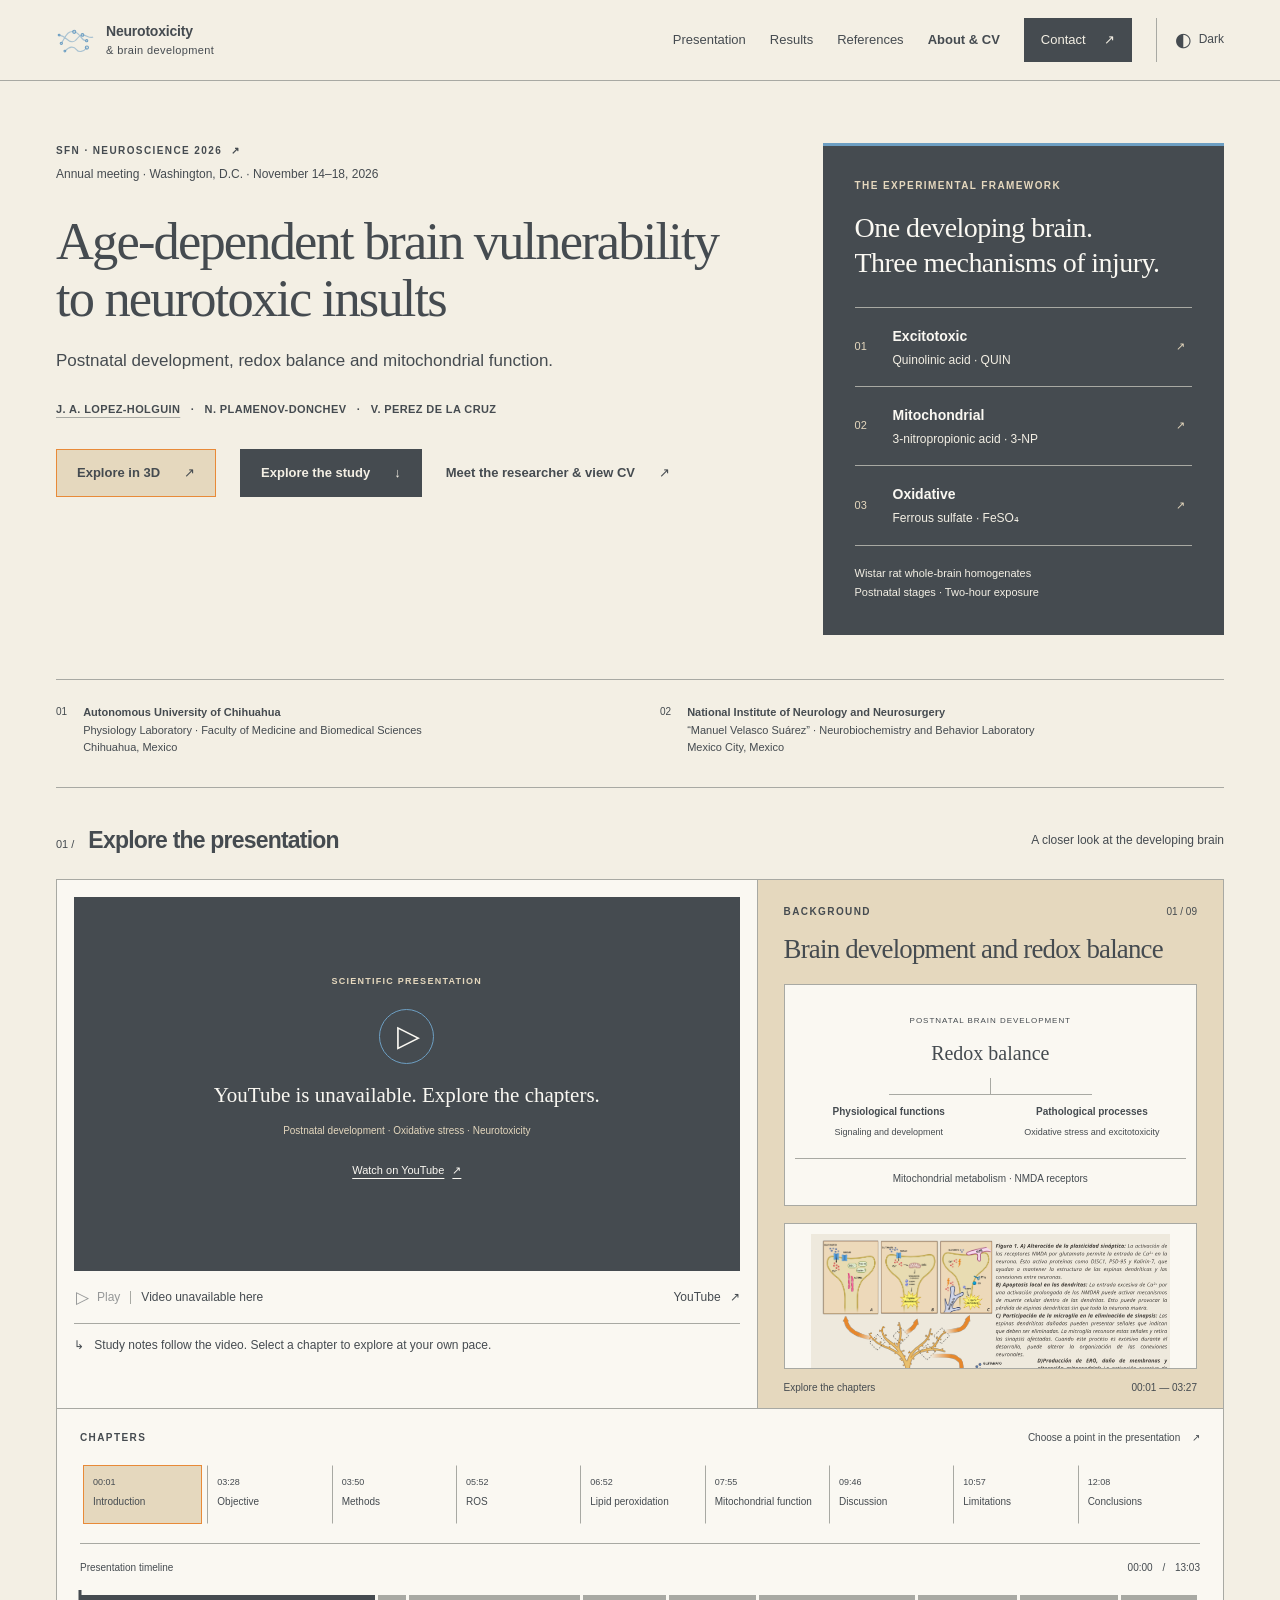
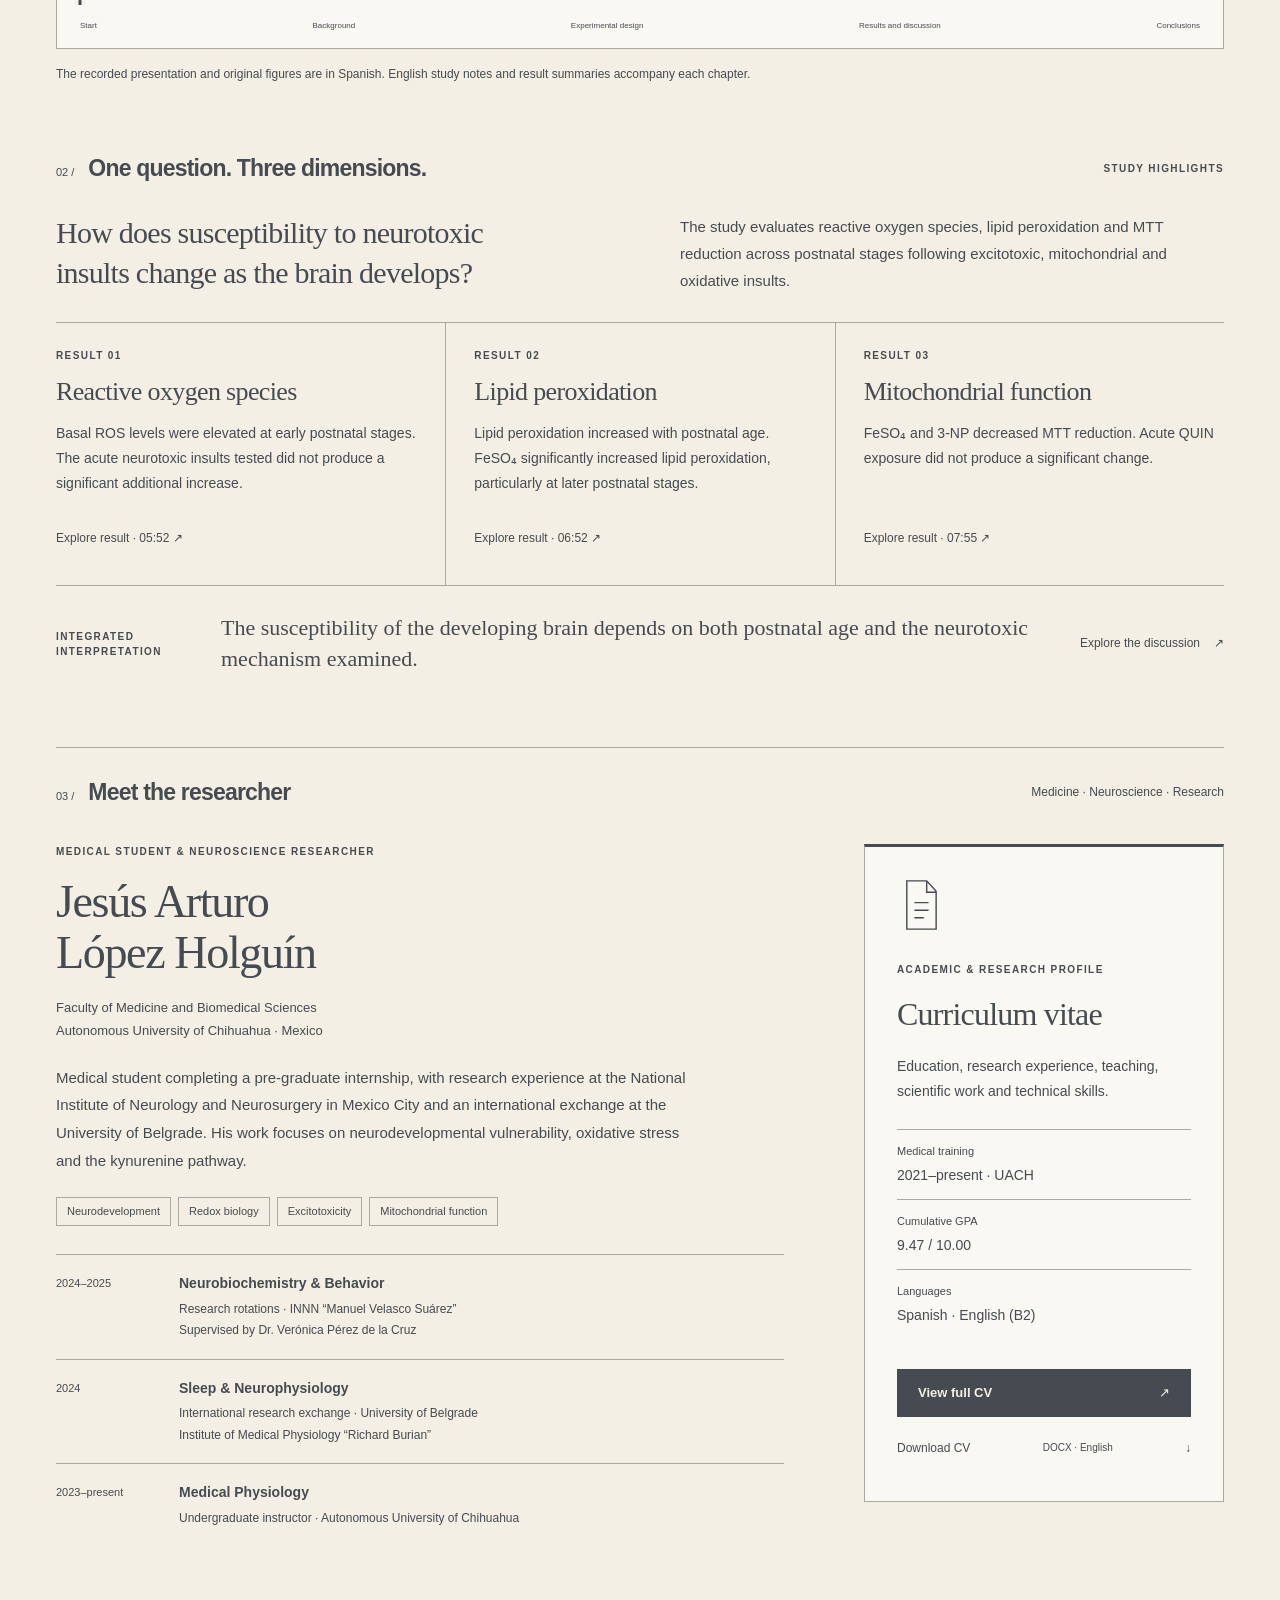
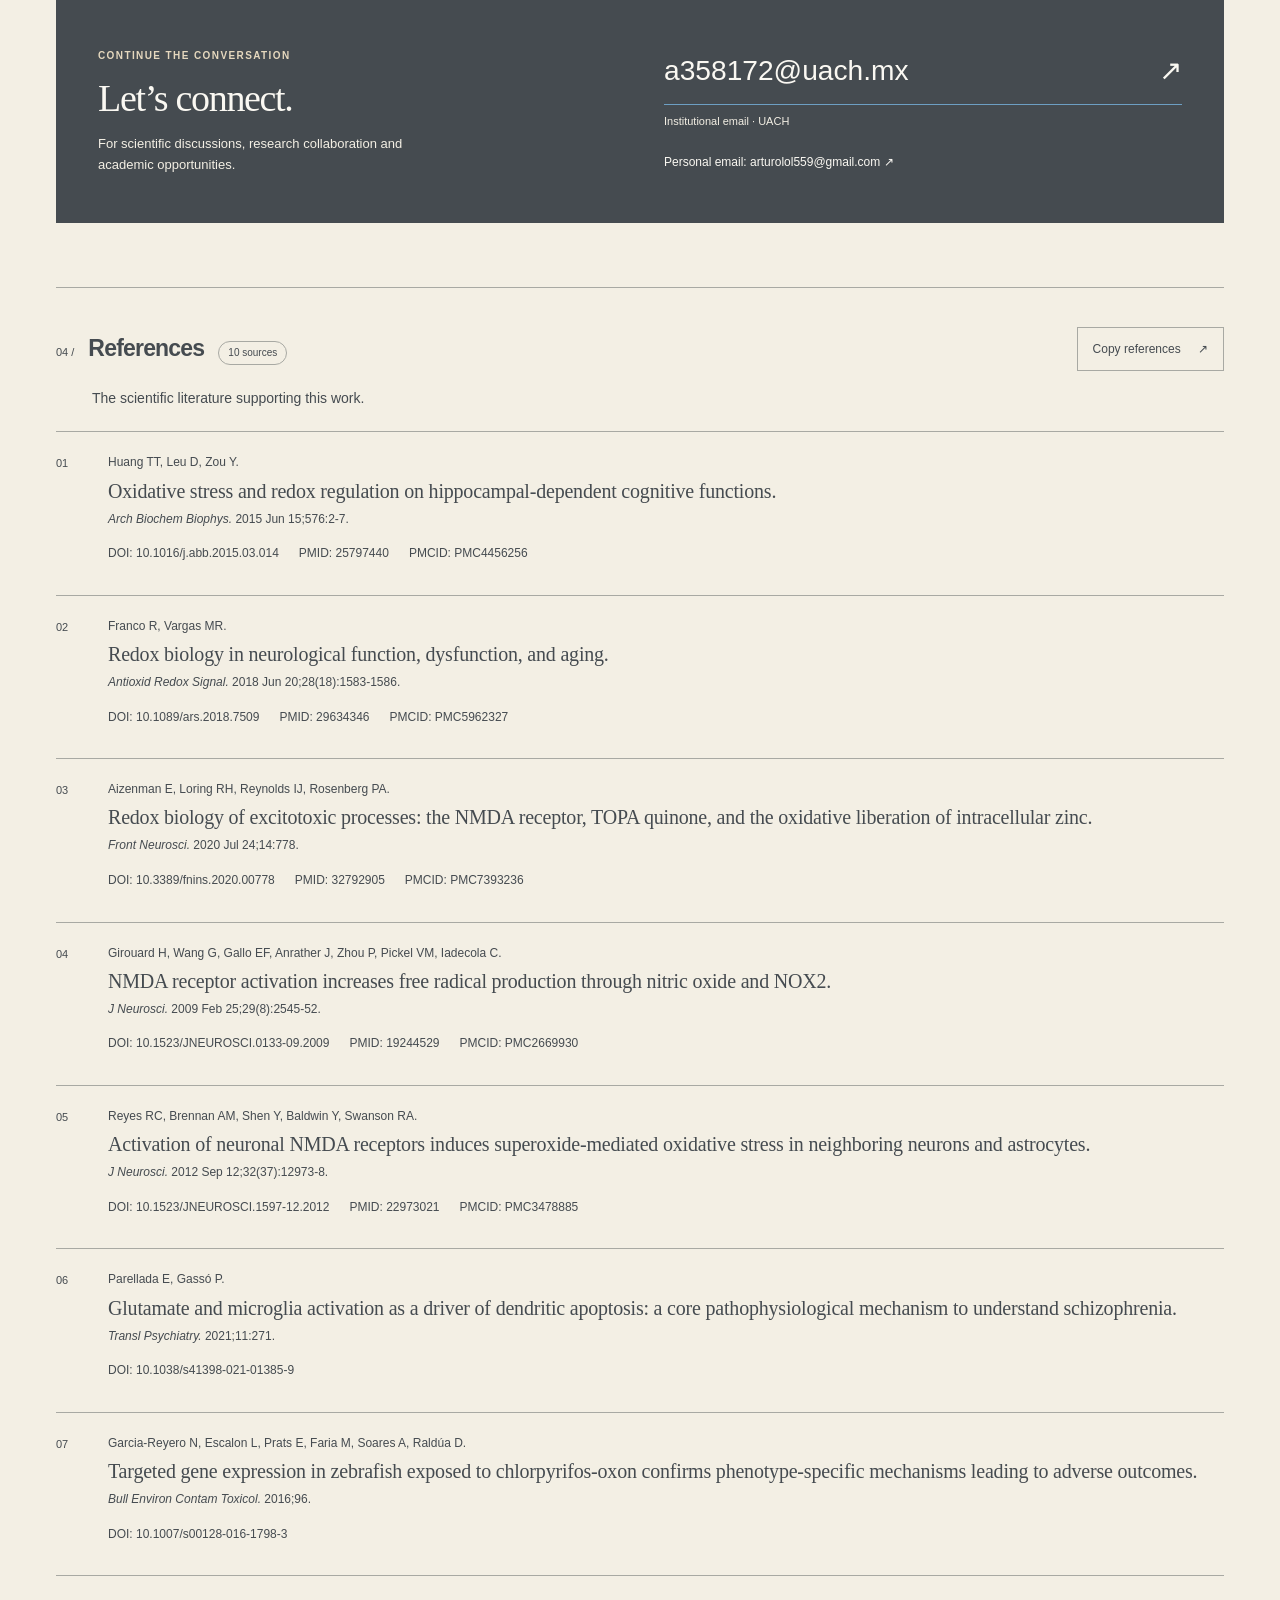
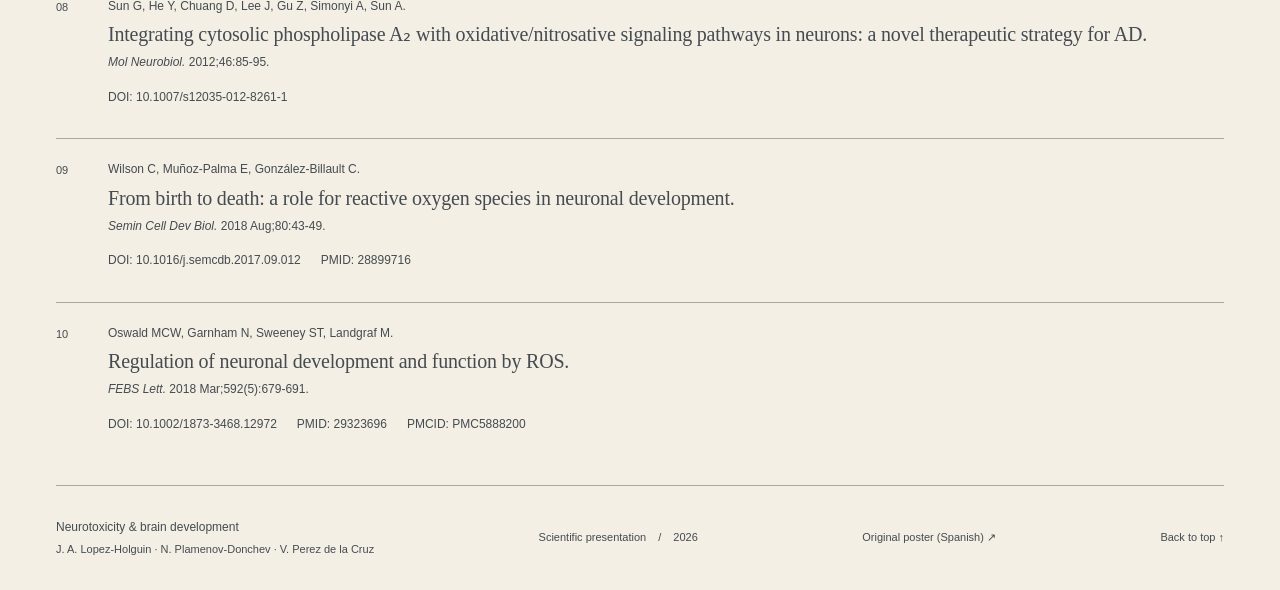
==== commit 8694f7d3: "feat: upgrade interactive biomedical anatomical illustrations" ====
--- a/index.html
+++ b/index.html
@@ -9,11 +9,11 @@
   <meta property="og:locale" content="en_US">
   <meta property="og:title" content="Age-dependent brain vulnerability to neurotoxic insults">
   <meta property="og:description" content="Postnatal development, redox balance and susceptibility to neurotoxic insults. Explore the study and meet researcher Jesús Arturo López Holguín.">
-  <meta name="theme-color" content="#f6f8fb">
+  <meta name="theme-color" content="#F3EFE4">
   <title>Brain Development & Neurotoxicity | Arturo López Holguín · SfN 2026</title>
-  <link rel="icon" href="data:image/svg+xml,%3Csvg xmlns='http://www.w3.org/2000/svg' viewBox='0 0 40 40'%3E%3Crect width='40' height='40' rx='8' fill='%23122e4b'/%3E%3Cpath d='M10 29V11l20 18V11' stroke='%23ffffff' stroke-width='3' fill='none'/%3E%3C/svg%3E">
-  <link rel="stylesheet" href="style.css">
-  <script src="script.js?v=20261015-en" defer></script>
+  <link rel="icon" href="data:image/svg+xml,%3Csvg xmlns='http://www.w3.org/2000/svg' viewBox='0 0 40 40'%3E%3Crect width='40' height='40' rx='8' fill='%23454B50'/%3E%3Cpath d='M10 29V11l20 18V11' stroke='%23FAF8F2' stroke-width='3' fill='none'/%3E%3C/svg%3E">
+  <link rel="stylesheet" href="style.css?v=20261015-palette">
+  <script src="script.js?v=20261015-palette" defer></script>
 </head>
 <body>
   <a class="skip-link" href="#presentation">Skip to the presentation</a>
@@ -42,7 +42,8 @@
         <h1 id="project-title"><em>Age-dependent</em> brain vulnerability to neurotoxic insults</h1>
         <p class="hero-description">Postnatal development, redox balance and mitochondrial function.</p>
         <p class="project-authors"><a href="#about" aria-label="About Jesús Arturo López Holguín">J. A. LOPEZ-HOLGUIN</a> <span>·</span> N. PLAMENOV-DONCHEV <span>·</span> V. PEREZ DE LA CRUZ</p>
-        <div class="hero-actions"><a class="primary-button" href="#presentation">Explore the study <span aria-hidden="true">↓</span></a><a class="text-button" href="#about">Meet the researcher &amp; view CV <span aria-hidden="true">↗</span></a></div>
+        <div class="hero-actions"><a class="primary-button experience-button" href="https://a358172-creator.github.io/qr/" target="_blank" rel="noopener noreferrer" aria-describedby="experience-description">Explore in 3D <span aria-hidden="true">↗</span></a><a class="primary-button" href="#presentation">Explore the study <span aria-hidden="true">↓</span></a><a class="text-button" href="#about">Meet the researcher &amp; view CV <span aria-hidden="true">↗</span></a></div>
+        <p id="experience-description" class="sr-only">Explore interactive 3D models of pathophysiology and experimental design. Opens in a new tab.</p>
       </div>
       <aside class="study-framework" aria-labelledby="framework-title">
         <p class="eyebrow">The experimental framework</p>
--- a/style.css
+++ b/style.css
@@ -1,28 +1,36 @@
 :root {
   color-scheme: light;
-  --background: #f6f8fb;
-  --surface: #ffffff;
-  --surface-secondary: #edf2f7;
-  --text: #142b43;
-  --muted: #53657a;
-  --accent: #1c5c78;
-  --border: #d6dfe8;
-  --accent-soft: #e1edf3;
-  --player-background: #10263e;
+  --ivory: #F3EFE4;
+  --warm-white: #FAF8F2;
+  --sand: #E5D8BE;
+  --orange: #E88A38;
+  --blue: #6D9FC3;
+  --slate: #454B50;
+  --gray: #A8A9A3;
+  --background: var(--ivory);
+  --surface: var(--warm-white);
+  --surface-secondary: var(--sand);
+  --text: var(--slate);
+  --muted: var(--slate);
+  --accent: var(--slate);
+  --border: var(--gray);
+  --accent-soft: var(--sand);
+  --active-border: var(--orange);
+  --player-background: var(--slate);
   --serif: Georgia, 'Times New Roman', serif;
   --sans: Inter, 'IBM Plex Sans', -apple-system, BlinkMacSystemFont, 'Segoe UI', sans-serif;
 }
 body.dark {
   color-scheme: dark;
-  --background: #0d1827;
-  --surface: #142235;
-  --surface-secondary: #1b2c40;
-  --text: #eef4fa;
-  --muted: #b2c1d2;
-  --accent: #8cc5df;
-  --border: #35485d;
-  --accent-soft: #213e52;
-  --player-background: #0a1421;
+  --background: var(--slate);
+  --surface: var(--slate);
+  --surface-secondary: var(--slate);
+  --text: var(--warm-white);
+  --muted: var(--ivory);
+  --accent: var(--warm-white);
+  --border: var(--gray);
+  --accent-soft: var(--slate);
+  --player-background: var(--slate);
 }
 * { box-sizing: border-box; }
 html { scroll-behavior: smooth; scroll-padding-top: 90px; }
@@ -43,7 +51,7 @@
 .site-header { border-bottom: 1px solid var(--border); background: var(--background); position: sticky; top: 0; z-index: 10; }
 .header-inner { min-height: 72px; display: flex; align-items: center; gap: 28px; }
 .brand { display: inline-flex; align-items: center; gap: 10px; font-size: 13px; font-weight: 650; letter-spacing: -.015em; text-decoration: none; }
-.neural-mark { width: 33px; height: 33px; color: var(--accent); }
+.neural-mark { width: 33px; height: 33px; color: var(--blue); }
 .brand-secondary { color: var(--muted); font-weight: 400; }
 .top-nav { margin-left: auto; display: flex; gap: 26px; }
 .top-nav a { display: inline-flex; min-height: 44px; align-items: center; text-decoration: none; font-size: 12px; color: var(--muted); }
@@ -74,13 +82,13 @@
 .media-column { min-width: 0; padding: 17px 17px 0; }
 .video-frame { aspect-ratio: 16 / 9; background: var(--player-background); position: relative; overflow: hidden; }
 .video-frame iframe, #youtube-player { width: 100%; height: 100%; position: absolute; inset: 0; border: 0; }
-.video-placeholder { position: absolute; inset: 0; display: flex; align-items: center; justify-content: center; flex-direction: column; padding: 20px; text-align: center; background: var(--player-background); color: #eef4fa; gap: 10px; }
-.video-placeholder .eyebrow { color: #b2cddd; font-size: 9px; }
-.placeholder-play { display: grid; place-items: center; width: 55px; height: 55px; border: 1px solid #7ba4bd; border-radius: 50%; font-size: 30px; margin-top: 10px; line-height: 1; padding-left: 4px; }
+.video-placeholder { position: absolute; inset: 0; display: flex; align-items: center; justify-content: center; flex-direction: column; padding: 20px; text-align: center; background: var(--player-background); color: var(--warm-white); gap: 10px; }
+.video-placeholder .eyebrow { color: var(--sand); font-size: 9px; }
+.placeholder-play { display: grid; place-items: center; width: 55px; height: 55px; border: 1px solid var(--blue); border-radius: 50%; font-size: 30px; margin-top: 10px; line-height: 1; padding-left: 4px; }
 .video-placeholder p { margin: 5px 0 0; font-family: var(--serif); font-size: 21px; }
-.video-placeholder-note { font-size: 10px; color: #b2cddd; }
-.placeholder-link { font-size: 11px; color: #eef4fa; min-height: 44px; display: inline-flex; align-items: center; gap: 8px; }
-.placeholder-link:hover { color: #ffffff; }
+.video-placeholder-note { font-size: 10px; color: var(--sand); }
+.placeholder-link { font-size: 11px; color: var(--warm-white); min-height: 44px; display: inline-flex; align-items: center; gap: 8px; }
+.placeholder-link:hover { color: var(--warm-white); }
 .video-toolbar { min-height: 53px; display: flex; gap: 8px; align-items: center; justify-content: space-between; border-bottom: 1px solid var(--border); font-size: 10px; }
 .playback-info { display: flex; align-items: center; gap: 10px; color: var(--muted); }
 .play-button { display: flex; gap: 7px; align-items: center; border: 0; background: transparent; color: var(--accent); padding: 5px 0; min-height: 44px; font-size: 11px; }
@@ -120,10 +128,10 @@
 .method-step > span { color: var(--accent); font-size: 10px; }
 .method-step strong { font-weight: 600; display: block; }
 .method-step p { margin: 3px 0 0; color: var(--muted); }
-.figure-button { display: block; width: 100%; padding: 10px; background: #fff; border: 1px solid var(--border); margin: 0 0 15px; position: relative; }
+.figure-button { display: block; width: 100%; padding: 10px; background: var(--warm-white); border: 1px solid var(--border); margin: 0 0 15px; position: relative; }
 .figure-button:hover { border-color: var(--accent); }
 .figure-button img { width: 100%; height: 250px; object-fit: contain; display: block; }
-.figure-expand { display: block; text-align: right; color: #1c5c78; font-size: 9px; margin-top: 6px; }
+.figure-expand { display: block; text-align: right; color: var(--slate); font-size: 9px; margin-top: 6px; }
 .figure-fallback { min-height: 150px; border: 1px dashed var(--border); background: var(--surface); padding: 18px; display: flex; align-items: center; justify-content: center; text-align: center; flex-direction: column; gap: 9px; margin-bottom: 17px; }
 .figure-fallback strong { font-family: var(--serif); font-size: 19px; font-weight: 400; }
 .figure-fallback p { margin: 0; color: var(--muted); font-size: 10px; }
@@ -149,7 +157,7 @@
 .chapter { flex: 1 0 0; border: 1px solid transparent; border-left: 1px solid var(--border); background: transparent; min-height: 59px; min-width: 95px; padding: 9px 9px; display: flex; flex-direction: column; align-items: flex-start; gap: 5px; text-align: left; }
 .chapter span { font-size: 9px; color: var(--muted); font-variant-numeric: tabular-nums; }
 .chapter strong { font-size: 10px; font-weight: 500; white-space: nowrap; }
-.chapter.is-active { background: var(--accent-soft); border-color: var(--accent-soft); color: var(--accent); }
+.chapter.is-active { background: var(--accent-soft); border-color: var(--active-border); color: var(--accent); }
 .chapter.is-active span { color: var(--accent); }
 .chapter:hover { background: var(--surface-secondary); }
 .timeline-area { border-top: 1px solid var(--border); margin-top: 10px; padding-top: 16px; }
@@ -199,12 +207,12 @@
 .site-footer p { display: flex; gap: 12px; }
 .site-footer a { display: inline-flex; align-items: center; min-height: 44px; text-decoration: none; }
 .figure-modal { width: min(1180px, calc(100% - 40px)); max-height: calc(100dvh - 40px); border: 1px solid var(--border); padding: 0; color: var(--text); background: var(--surface); }
-.figure-modal::backdrop { background: rgba(30, 24, 19, .78); }
+.figure-modal::backdrop { background: rgba(69, 75, 80, .78); }
 .modal-shell { padding: 24px; }
 .modal-header { display: flex; align-items: center; justify-content: space-between; gap: 20px; margin-bottom: 20px; }
 .modal-header h2 { margin-top: 7px; font-family: var(--serif); font-size: 26px; font-weight: 400; }
 .modal-close { width: 44px; height: 44px; flex-shrink: 0; background: var(--surface-secondary); border: 1px solid var(--border); font-size: 28px; line-height: 1; }
-.modal-visual { background: #fff; min-height: 120px; }
+.modal-visual { background: var(--warm-white); min-height: 120px; }
 .modal-visual img { width: 100%; max-height: calc(100dvh - 240px); object-fit: contain; display: block; }
 .modal-description { margin: 16px 0 0; font-size: 11px; color: var(--muted); }
 .toast { position: fixed; bottom: 24px; left: 50%; transform: translate(-50%, 20px); opacity: 0; max-width: calc(100% - 32px); background: var(--text); color: var(--background); font-size: 12px; padding: 13px 22px; z-index: 30; pointer-events: none; transition: opacity 250ms, transform 250ms; }
@@ -358,7 +366,7 @@
 .top-nav a { font-size: 13px; white-space: nowrap; }
 .top-nav .profile-nav { color: var(--text); font-weight: 650; }
 .top-nav .contact-nav { padding: 0 17px; background: var(--text); color: var(--background); gap: 18px; }
-.top-nav .contact-nav:hover { background: var(--accent); color: var(--surface); }
+.top-nav .contact-nav:hover { background: var(--sand); color: var(--slate); }
 .theme-button { padding-left: 18px; }
 .hero { grid-template-columns: minmax(0, 1.75fr) minmax(300px, 1fr); gap: 44px 64px; padding: 62px 0 30px; }
 .meeting-link { text-decoration: none; width: fit-content; }
@@ -370,19 +378,21 @@
 .hero-actions { display: flex; flex-wrap: wrap; gap: 14px 24px; margin-top: 30px; align-items: center; }
 .primary-button, .text-button { display: inline-flex; align-items: center; justify-content: space-between; gap: 24px; min-height: 48px; padding: 12px 20px; font-size: 13px; text-decoration: none; font-weight: 550; }
 .primary-button { background: var(--text); color: var(--background); border: 1px solid var(--text); }
-.primary-button:hover { background: var(--accent); border-color: var(--accent); color: var(--surface); }
+.primary-button:hover { background: var(--sand); border-color: var(--orange); color: var(--slate); }
 .primary-button .file-type { color: inherit; }
+.primary-button.experience-button { background: var(--sand); border-color: var(--orange); color: var(--slate); }
+.primary-button.experience-button:hover { background: var(--warm-white); border-color: var(--blue); color: var(--slate); }
 .text-button { padding-inline: 0; color: var(--accent); }
 .text-button:hover { text-decoration: underline; }
-.study-framework { background: #122e4b; color: #f2f6fa; align-self: center; padding: 32px; border-top: 3px solid #7db5ce; }
-.study-framework .eyebrow { color: #a5cddd; font-size: 10px; }
+.study-framework { background: var(--slate); color: var(--warm-white); align-self: center; padding: 32px; border-top: 3px solid var(--blue); }
+.study-framework .eyebrow { color: var(--sand); font-size: 10px; }
 .study-framework h2 { font-family: var(--serif); font-weight: 400; font-size: 28px; letter-spacing: -.02em; line-height: 1.25; margin-top: 17px; }
 .framework-list { list-style: none; padding: 0; margin: 27px 0 0; }
-.framework-list li { display: grid; grid-template-columns: 24px 1fr 16px; gap: 14px; align-items: center; padding: 16px 0; border-top: 1px solid #38526b; }
-.framework-list li > span { font-size: 11px; color: #a5cddd; }
+.framework-list li { display: grid; grid-template-columns: 24px 1fr 16px; gap: 14px; align-items: center; padding: 16px 0; border-top: 1px solid var(--gray); }
+.framework-list li > span { font-size: 11px; color: var(--sand); }
 .framework-list strong { font-size: 14px; font-weight: 550; }
-.framework-list p { margin: 3px 0 0; color: #b9cad8; font-size: 12px; }
-.framework-footnote { font-size: 11px; line-height: 1.8; color: #b9cad8; border-top: 1px solid #38526b; padding-top: 18px; margin: 0; }
+.framework-list p { margin: 3px 0 0; color: var(--ivory); font-size: 12px; }
+.framework-footnote { font-size: 11px; line-height: 1.8; color: var(--ivory); border-top: 1px solid var(--gray); padding-top: 18px; margin: 0; }
 .affiliations { grid-column: 1 / -1; display: grid; grid-template-columns: 1fr 1fr; border: 0; border-top: 1px solid var(--border); padding: 24px 0 0; gap: 40px; font-size: 11px; }
 .affiliations p { margin: 0; gap: 16px; }
 .affiliations strong { color: var(--text); font-weight: 550; }
@@ -432,14 +442,14 @@
 .cv-card .primary-button { width: 100%; }
 .download-link { display: flex; flex-wrap: wrap; align-items: center; gap: 8px; justify-content: space-between; min-height: 52px; text-decoration: none; font-size: 12px; color: var(--accent); padding-top: 10px; }
 .file-type { color: var(--muted); font-size: 10px; }
-.contact-section { display: grid; grid-template-columns: 1fr 1fr; gap: 48px; align-items: center; background: #122e4b; color: #f2f6fa; padding: 38px 42px; margin-top: 54px; }
-.contact-copy .eyebrow { color: #a5cddd; }
+.contact-section { display: grid; grid-template-columns: 1fr 1fr; gap: 48px; align-items: center; background: var(--slate); color: var(--warm-white); padding: 38px 42px; margin-top: 54px; }
+.contact-copy .eyebrow { color: var(--sand); }
 .contact-copy h2 { font-family: var(--serif); font-weight: 400; font-size: 38px; margin: 11px 0; }
-.contact-copy > p:last-child { font-size: 13px; color: #b9cad8; margin: 0; max-width: 350px; }
-.contact-details a { color: #f2f6fa; overflow-wrap: anywhere; }
-.contact-details a:hover { color: #a5cddd; }
-.contact-email { display: flex; align-items: center; justify-content: space-between; gap: 12px; font-size: clamp(18px, 2.2vw, 29px); text-decoration: none; border-bottom: 1px solid #63839d; padding-block: 10px; }
-.contact-details p { color: #b9cad8; font-size: 11px; margin-top: 8px; }
+.contact-copy > p:last-child { font-size: 13px; color: var(--ivory); margin: 0; max-width: 350px; }
+.contact-details a { color: var(--warm-white); overflow-wrap: anywhere; }
+.contact-details a:hover { color: var(--warm-white); }
+.contact-email { display: flex; align-items: center; justify-content: space-between; gap: 12px; font-size: clamp(18px, 2.2vw, 29px); text-decoration: none; border-bottom: 1px solid var(--blue); padding-block: 10px; }
+.contact-details p { color: var(--ivory); font-size: 11px; margin-top: 8px; }
 .secondary-email { display: inline-block; min-height: 44px; font-size: 12px; padding-top: 12px; text-decoration: none; }
 .site-footer { font-size: 11px; }
 
@@ -563,7 +573,7 @@
 }
 @media print {
   .hero-actions, .cv-nav, .cv-actions, .download-link, .cv-card .primary-button { display: none; }
-  .study-framework, .contact-section { background: #fff; color: #111; border: 1px solid #aaa; }
+  .study-framework, .contact-section { background: var(--warm-white); color: #111; border: 1px solid #aaa; }
   .study-framework p, .study-framework .eyebrow, .contact-section p, .contact-section a { color: #333; }
   .profile-layout { grid-template-columns: 1fr; gap: 20px; }
   .cv-card { break-inside: avoid; }
